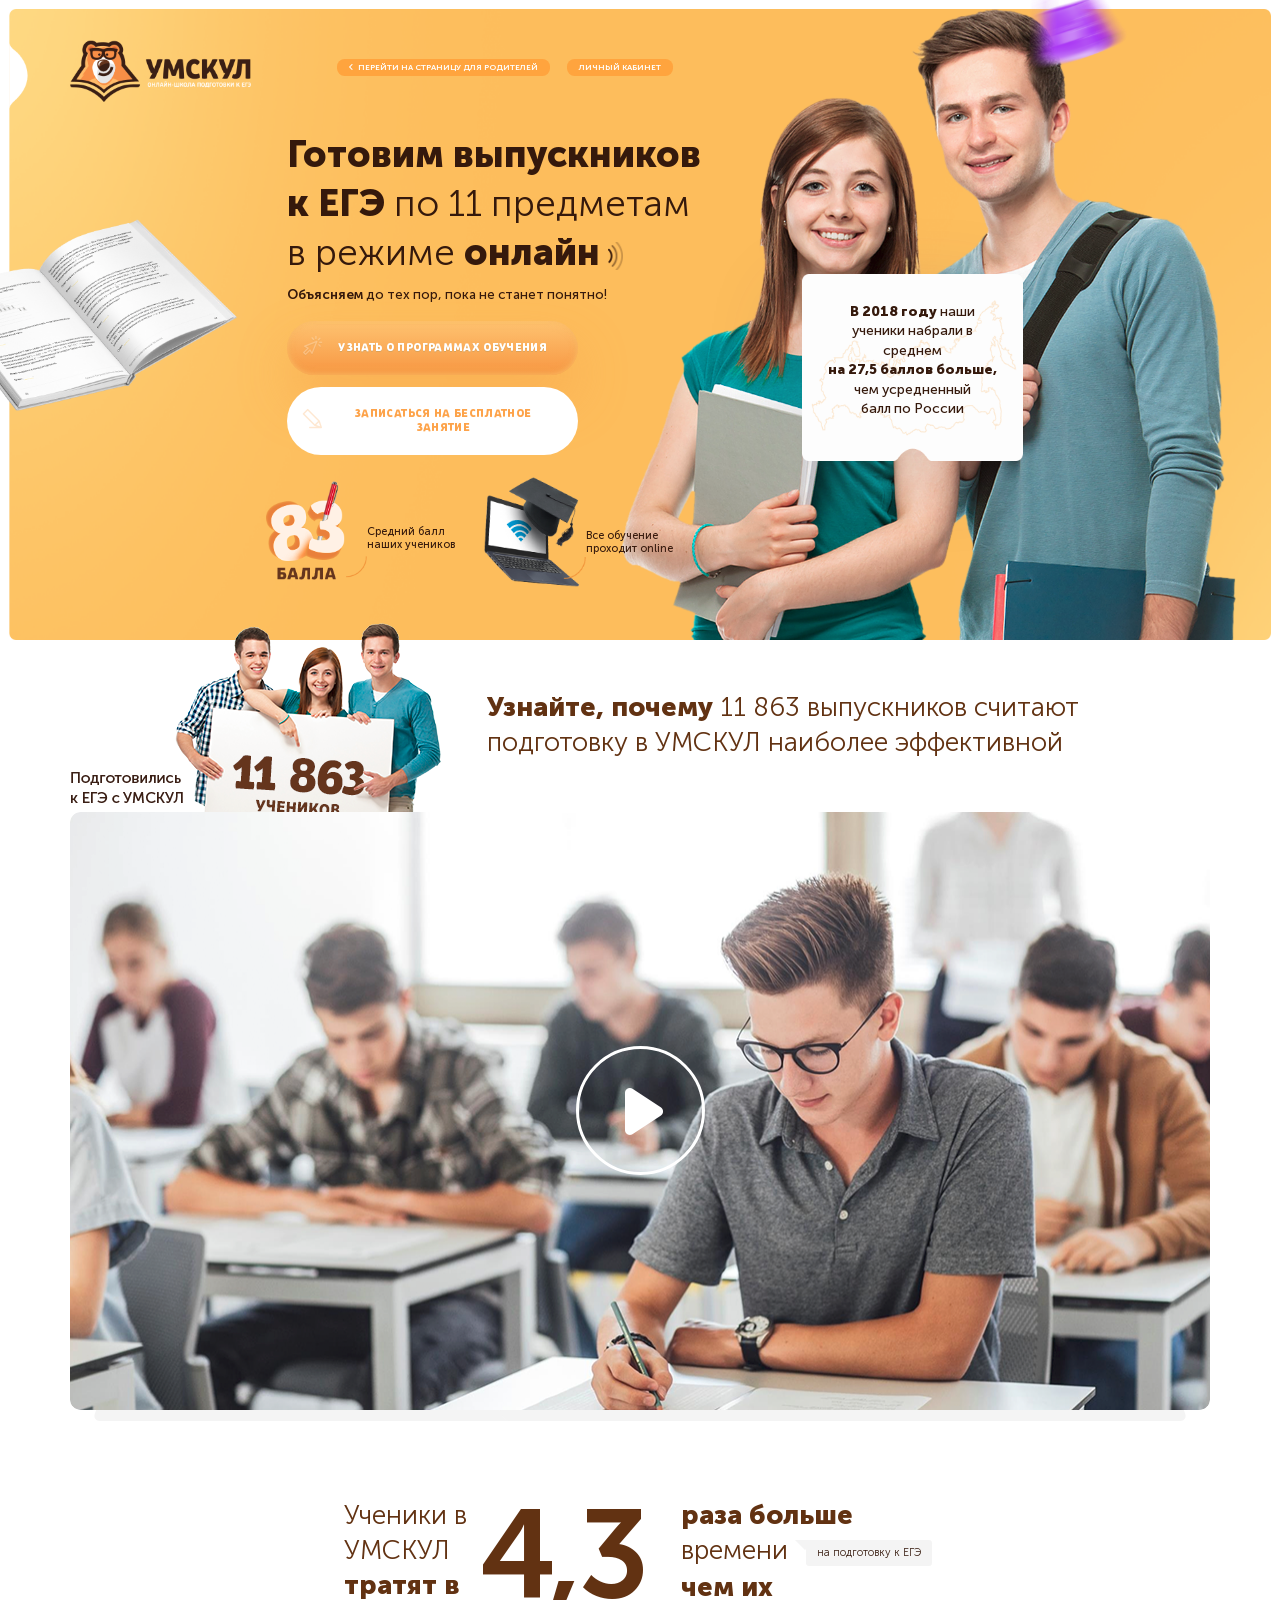
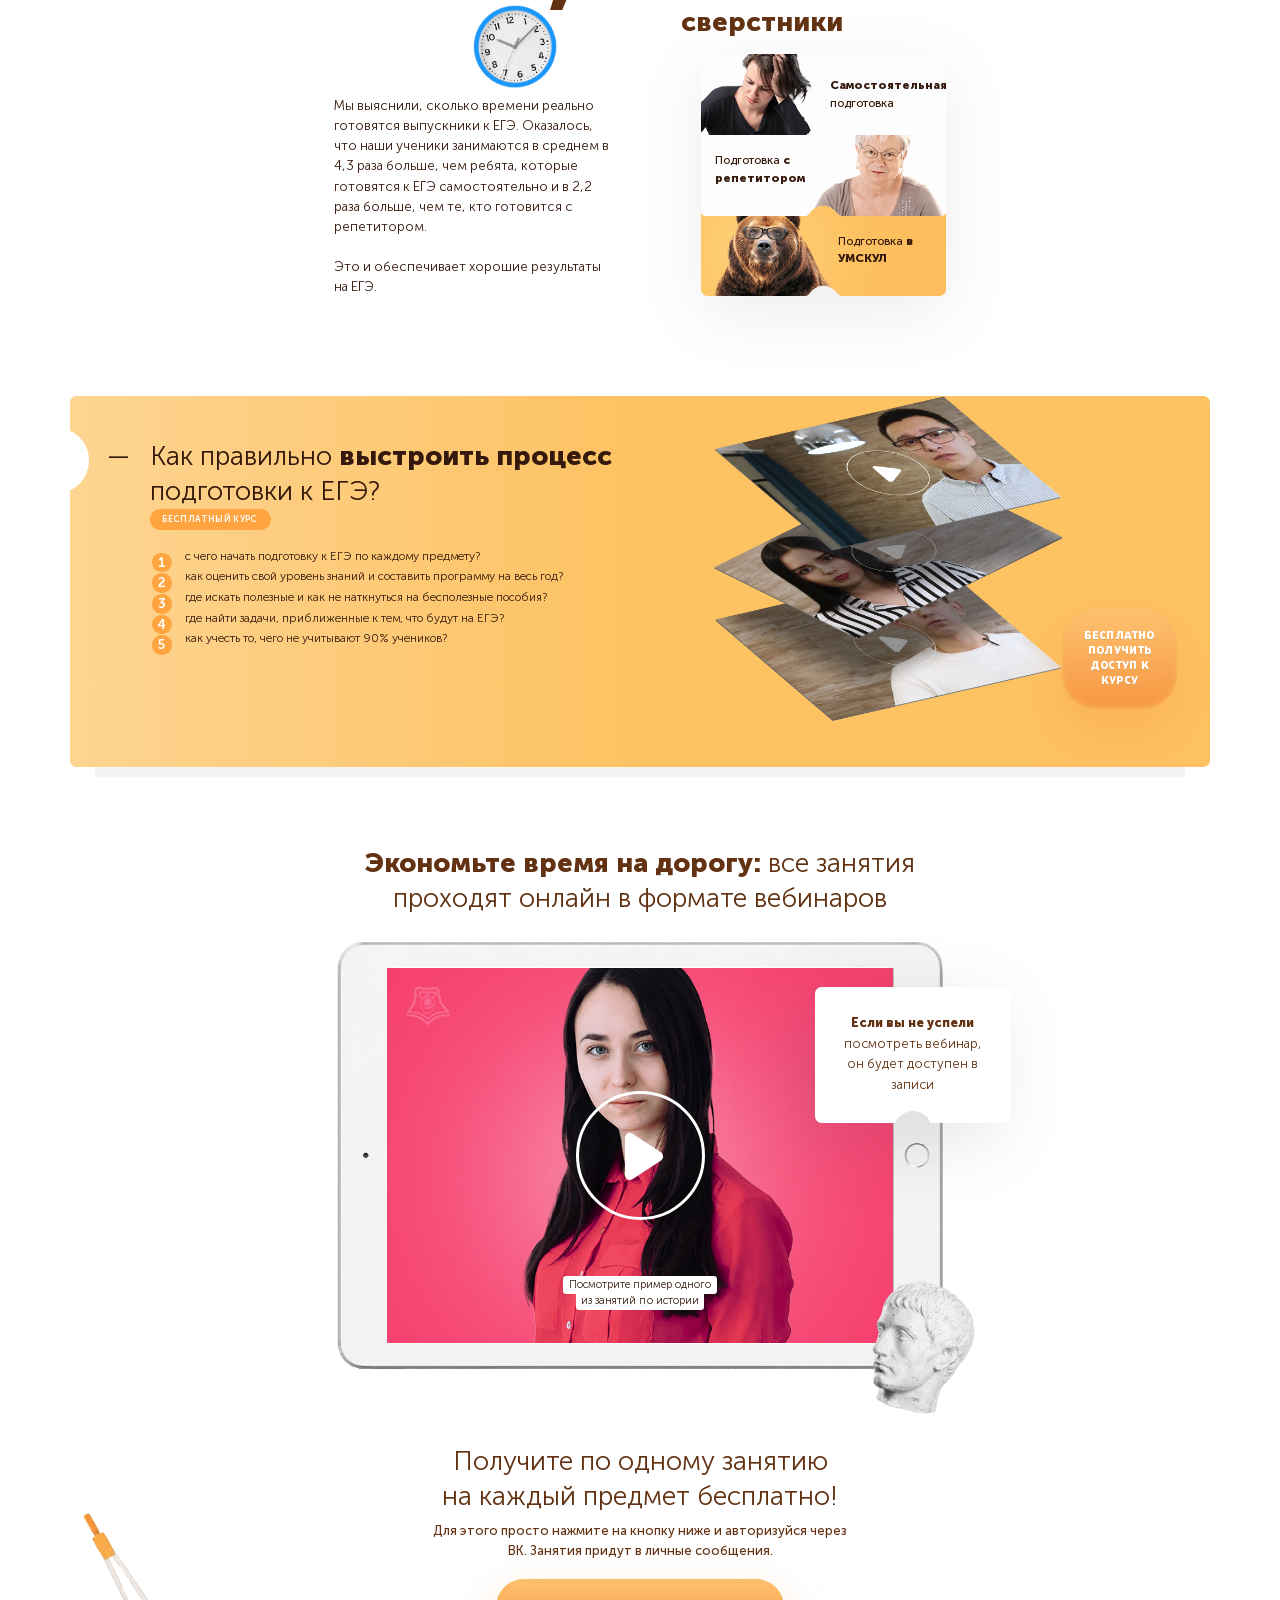
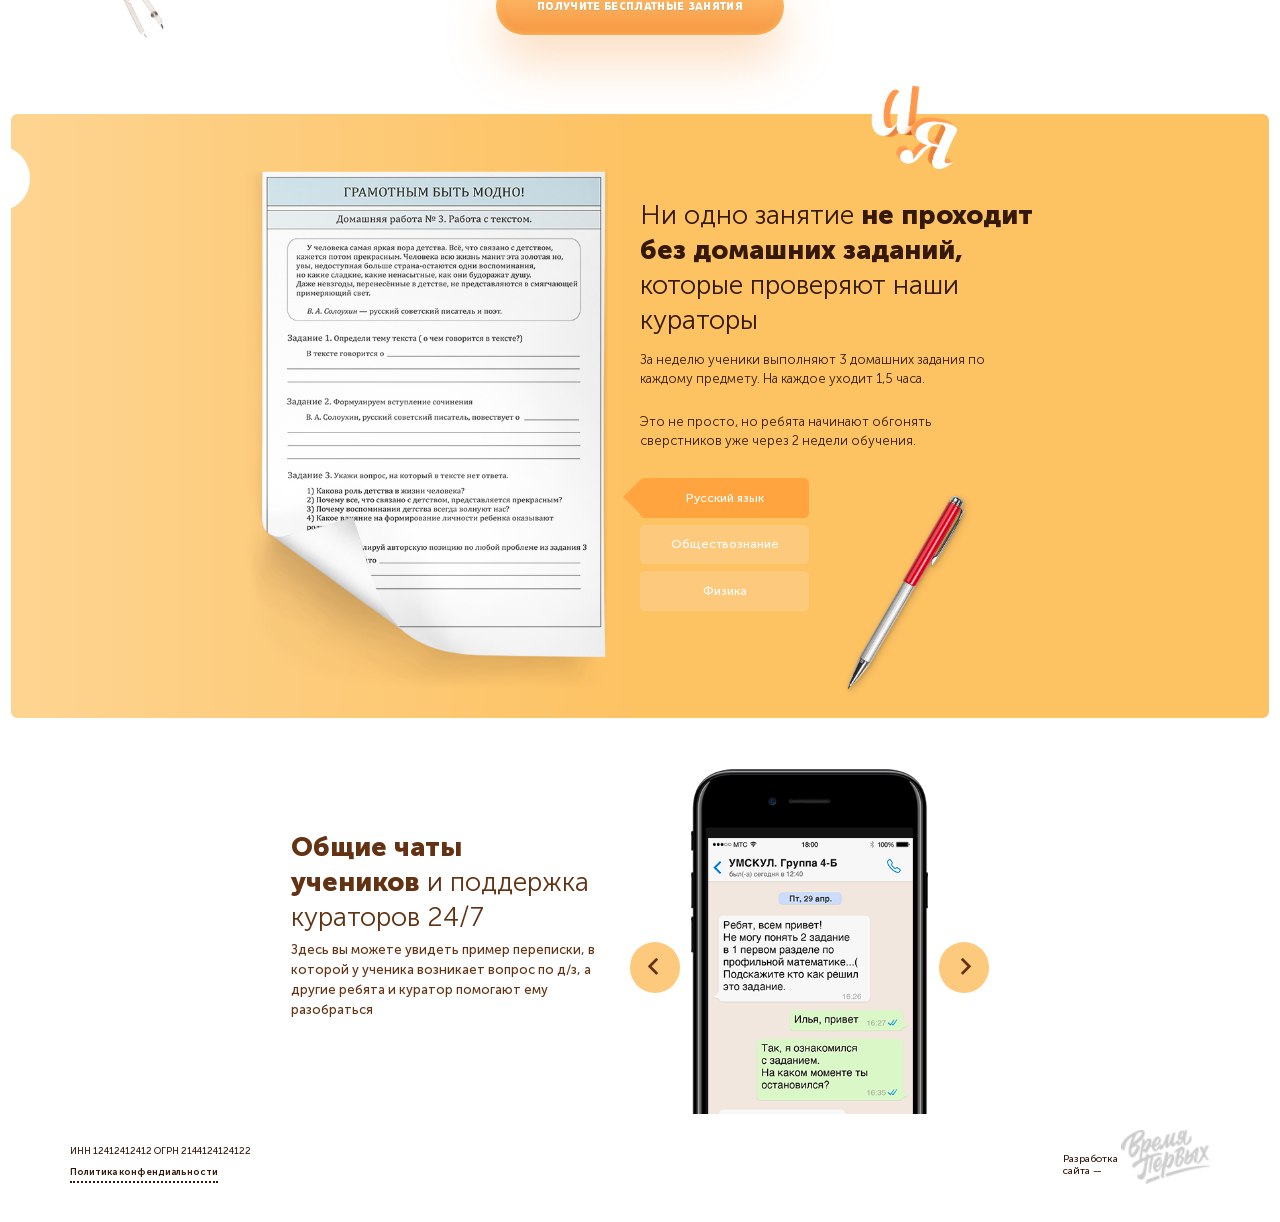
==== graduates/index.html @ c8aa7f6d "Промежуточный вариант" ====
<!DOCTYPE html>
<html lang="en">
  <head>
    <meta charset="UTF-8"/>
    <title>УМСКУЛ - онлайн школа подготовки к ЕГЭ</title>
    <meta name="keywords" content=""/>
    <meta name="description" content=""/>
    <meta name="viewport" content="width=device-width, initial-scale=1.0, shrink-to-fit=no"/>
    <link href="../css/style.css" rel="stylesheet"/>
  </head>
</html>
<body>
  <div class="wrapper">
    <!-- begin header-->
    <header class="header header_nav">
      <div class="container_center"><a class="header__logo" href="../"><img src="../img/logo.png" alt=""/></a>
        <nav class="nav"><a href="../parents/" class="nav__link"><i class="icon-angle-left"></i> Перейти на страницу для родителей</a>
<a href="#" class="nav__link">Личный кабинет</a>
        </nav>
      </div>
    </header>
    <!-- end header-->
    <!-- begin main__content -->
    <main class="main__content">
      <!-- begin firstScreen -->
      <section class="firstScreen firstScreen_in">
        <div class="container_center">
          <div class="firstScreen__content">
            <h1 class="firstScreen__title"> <b>Готовим выпускников <br/>к ЕГЭ </b>по 11 предметам <br/>в режиме <b>онлайн</b><i class="icon-online"></i></h1>
            <div class="firstScreen__subtitle">
              <p> <b>Объясняем </b>до тех пор, пока не станет понятно!</p>
            </div>
            <div class="firstScreen__action">
              <buttons class="btn btn_success btn_icon"><i class="icon-click"> </i>Узнать о программах обучения</buttons>
              <buttons class="btn btn_warning btn_icon"><i class="icon-pencil"> </i>Записаться на бесплатное занятие</buttons>
            </div>
            <div class="firstScreen__grid">
              <div class="firstScreen__gridItem">
                <div class="firstScreen__gridImg"> <img src="../img/info1.png" alt=""/></div>
                <div class="firstScreen__gridText">Средний балл наших учеников</div>
              </div>
              <div class="firstScreen__gridItem">
                <div class="firstScreen__gridImg"> <img src="../img/info2.png" alt=""/></div>
                <div class="firstScreen__gridText">Все обучение проходит online</div>
              </div>
            </div>
          </div>
          <div class="firstScreen__bage"> <b>В 2018 году </b>наши ученики набрали в среднем <br/><b>на 27,5 баллов больше, </b>чем усредненный <br>балл по России</div><img class="firstScreen__prev" src="../img/graduates-full.png" alt=""/>
        </div><img class="decor decor_flask" src="../img/Flask.png" alt=""/><img class="decor decor_book2" src="../img/Book2.png" alt=""/>
      </section>
      <!-- end firstScreen -->
      <!-- begin why -->
      <section class="why" id="why">
        <div class="container_center">
          <div class="why__top"><img class="why__img" src="../img/video-top.png" alt=""/>
            <h2 class="section__title"> <b>Узнайте, почему </b>11 863 выпускников считают подготовку в УМСКУЛ наиболее эффективной</h2>
          </div>
          <div class="trapeze">
            <div class="video__wrapper js_youtube" id="Y2uDpiHRz2Q"><img class="video__prev" src="../img/prev1.png" alt=""/></div>
          </div>
        </div>
      </section>
      <!-- end why -->
      <!-- begin time -->
      <section class="time" id="time">
        <div class="container_center">
          <div class="time__top">
            <h2 class="section__title"> <span class="section__titleLeft">Ученики в УМСКУЛ <b>тратят в</b></span><span class="section__titleRight"> <b>раза больше </b><br/>времени <span class="section__titleBage">на подготовку к ЕГЭ </span><br/><b>чем их сверстники </b></span><span class="section__titleCenter"> <span class="section__titleNum">3,4</span></span><img class="decor decor_time" src="../img/Time.png" alt=""/></h2>
            <div class="time__topRow">
              <div class="time__topLeft">
                <p>Мы выяснили, сколько времени реально готовятся выпускники к ЕГЭ. Оказалось, что наши ученики занимаются в среднем в 4,3 раза больше, чем ребята, которые готовятся к ЕГЭ самостоятельно и в 2,2 раза больше, чем те, кто готовится с репетитором.</p>
                <p>Это и обеспечивает хорошие результаты на ЕГЭ.</p>
              </div>
              <div class="time__topRight">
                <div class="time__topList">
                  <div class="time__topItem"><img src="../img/student.png" alt=""/>
                    <div class="time__topText"> <span><b>Самостоятельная</b> подготовка</span></div>
                  </div>
                  <div class="time__topItem time__topItem_left"><img src="../img/teach.png" alt=""/>
                    <div class="time__topText"> <span>Подготовка <b>с репетитором</b></span></div>
                  </div>
                  <div class="time__topItem"><img src="../img/bear.png" alt=""/>
                    <div class="time__topText"> <span>Подготовка <b>в УМСКУЛ</b></span></div>
                  </div>
                </div>
              </div>
            </div>
          </div>
          <div class="time__bottom">
            <div class="trapeze">
              <div class="labeled">
                <div class="time__bottomLeft">
                  <div class="section__title">Как правильно <b>выстроить процесс </b>подготовки к ЕГЭ?</div>
                  <div class="time__bage">Бесплатный курс</div>
                  <ol class="listNumber">
                    <li class="listNumber__item">с чего начать подготовку к ЕГЭ по каждому предмету?</li>
                    <li class="listNumber__item">как оценить свой уровень знаний и составить программу на весь год?</li>
                    <li class="listNumber__item">где искать полезные и как не наткнуться на бесполезные пособия?</li>
                    <li class="listNumber__item">где найти задачи, приближенные к тем, что будут на ЕГЭ?</li>
                    <li class="listNumber__item">как учесть то, чего не учитывают 90% учеников? </li>
                  </ol>
                </div>
                <div class="time__bottomRight"><img class="time__bottomCollage" src="../img/video-group.png" alt=""/>
                  <button class="btn btn_success">Бесплатно получить доступ к курсу</button>
                </div>
              </div>
            </div>
          </div>
        </div>
      </section>
      <!-- end time -->
      <!-- begin economy -->
      <section class="economy" id="economy">
        <div class="container_center">
          <h2 class="section__title section__title_center"><b>Экономьте время на дорогу:</b>  все занятия <br>проходят онлайн в формате вебинаров</h2>
          <div class="economy__wrap">
            <div class="economy__video">
              <div class="video__wrapper js_youtube" id="Y2uDpiHRz2Q"><img class="video__prev" src="../img/prev2.png" alt=""/>
                <div class="economy__info"> <span>Посмотрите пример одного </span><br/><span>из занятий по истории</span></div>
              </div>
            </div>
            <div class="economy__bage"> <span class="economy__bageText"><b>Если вы не успели </b>посмотреть вебинар, он будет доступен в записи</span></div><img class="decor decor_head" src="../img/Head.png" alt=""/>
          </div>
        </div>
      </section>
      <!-- end economy -->
      <!-- begin takeFree -->
      <section class="takeFree" id="takeFree">
        <div class="container_center">
          <h2 class="section__title section__title_center">Получите по одному занятию <br>на каждый предмет бесплатно!</h2>
          <div class="section__sub">Для этого просто нажмите на кнопку ниже и авторизуйся через <br>ВК. Занятия придут в личные сообщения.</div>
          <div class="takeFree__action">
            <button class="btn btn_success">Получите бесплатные занятия</button>
          </div><img class="decor decor_circule" src="../img/circule.png" alt=""/>
        </div>
      </section>
      <!-- end takeFree -->
      <!-- begin dz -->
      <section class="dz" id="dz">
        <div class="labeled">
          <div class="container_center">
            <div class="dz__left">
              <div class="dz__item active" id="dz1"><img src="../img/zadanie.png" alt=""/></div>
              <div class="dz__item" id="dz2"><img src="../img/zadanie.png" alt=""/></div>
              <div class="dz__item" id="dz3"><img src="../img/zadanie.png" alt=""/></div>
            </div>
            <div class="dz__right">
              <h2 class="section__title">Ни одно занятие <b>не проходит </b><br/><b>без домашних заданий, </b><br/>которые проверяют наши <br/>кураторы</h2>
              <p>За неделю ученики выполняют 3 домашних задания по каждому предмету. На каждое уходит 1,5 часа.</p>
              <p>Это не просто, но ребята начинают обгонять сверстников уже через 2 недели обучения.</p>
              <ul class="dz__togle">
                <li class="dz__togleItem active"><a class="dz__togleLink active" href="#dz1" data-toggle="tab">Русский язык</a></li>
                <li class="dz__togleItem"><a class="dz__togleLink" href="#dz2" data-toggle="tab">Обществознание</a></li>
                <li class="dz__togleItem"><a class="dz__togleLink" href="#dz3" data-toggle="tab">Физика</a></li>
              </ul>
            </div>
          </div>
        </div><img class="decor decor_aya" src="../img/АЯ.png" alt=""/><img class="decor decor_pen" src="../img/Pen.png" alt=""/>
      </section>
      <!-- end dz -->
      <!-- begin chats -->
      <section class="chats">
        <div class="container_center">
          <div class="chats__left">
            <h2 class="section__title"><b>Общие чаты <br>учеников</b> и поддержка кураторов 24/7</h2>
            <div class="section__sub">Здесь вы можете увидеть пример переписки, в которой у ученика возникает вопрос по д/з, а другие ребята и куратор помогают ему разобраться</div>
          </div>
          <div class="chats__right">
            <div class="chats__slider">
              <div class="chats__sliderItem"><img src="../img/iPhone-slide.png" alt=""/></div>
              <div class="chats__sliderItem"><img src="../img/iPhone-slide.png" alt=""/></div>
            </div>
          </div>
        </div>
      </section>
      <!-- end chats -->
    </main>
    <!-- end main__content -->
  </div>
  <!-- begin footer-->
  <footer class="footer">
    <div class="container_center">
      <div class="footer__left">
        <div class="footer__inn">ИНН 12412412412   ОГРН 2144124124122</div><a class="footer__privacy" href="#" data-toggle="modal" data-target="#privacyModal">Политика конфендиальности</a>
      </div>
      <div class="footer__right"><a class="footer__time" href="http://timetofirst.ru" target="blank"><span class="footer__timeLabel">Разработка сайта  —</span><span class="footer__timeImg"><img src="../img/time-logo.png"/><img src="../img/time-logo-hover.png"/></span></a></div>
    </div>
  </footer>
  <!-- end footer-->
  <!-- begin Modal privacyModal-->
  <div class="modal fade privacyModal" id="privacyModal">
    <div class="modal-dialog">
      <div class="modal-content"><a class="modal-close" href="#" data-dismiss="modal"></a>
        <h2 class="section__title">Privacy policy</h2>
        <p>Lorem ipsum dolor sit amet, consectetur adipisicing elit. Rem voluptatem dignissimos ad nihil in beatae, veritatis sequi. Adipisci ex placeat tempore, quam quos error neque cupiditate, numquam ut praesentium sit.</p>
        <p>Lorem ipsum dolor sit amet, consectetur adipisicing elit, sed do eiusmod tempor incididunt ut labore et dolore magna aliqua. Ut enim ad minim veniam, quis nostrud exercitation ullamco laboris nisi ut aliquip ex ea commodo consequat. Duis aute irure dolor in reprehenderit in voluptate velit esse cillum dolore eu fugiat nulla pariatur. Excepteur sint occaecat cupidatat non proident, sunt in culpa qui officia deserunt mollit anim id est laborum.</p>
        <p>Lorem ipsum dolor sit amet, consectetur adipisicing elit, sed do eiusmod tempor incididunt ut labore et dolore magna aliqua. Ut enim ad minim veniam, quis nostrud exercitation ullamco laboris nisi ut aliquip ex ea commodo consequat. Duis aute irure dolor in reprehenderit in voluptate velit esse cillum dolore eu fugiat nulla pariatur. Excepteur sint occaecat cupidatat non proident, sunt in culpa qui officia deserunt mollit anim id est laborum.</p>
        <p>Lorem ipsum dolor sit amet, consectetur adipisicing elit, sed do eiusmod tempor incididunt ut labore et dolore magna aliqua. Ut enim ad minim veniam, quis nostrud exercitation ullamco laboris nisi ut aliquip ex ea commodo consequat. Duis aute irure dolor in reprehenderit in voluptate velit esse cillum dolore eu fugiat nulla pariatur. Excepteur sint occaecat cupidatat non proident, sunt in culpa qui officia deserunt mollit anim id est laborum.</p>
        <p>Lorem ipsum dolor sit amet, consectetur adipisicing elit, sed do eiusmod tempor incididunt ut labore et dolore magna aliqua. Ut enim ad minim veniam, quis nostrud exercitation ullamco laboris nisi ut aliquip ex ea commodo consequat. Duis aute irure dolor in reprehenderit in voluptate velit esse cillum dolore eu fugiat nulla pariatur. Excepteur sint occaecat cupidatat non proident, sunt in culpa qui officia deserunt mollit anim id est laborum.</p>
        <p>Lorem ipsum dolor sit amet, consectetur adipisicing elit, sed do eiusmod tempor incididunt ut labore et dolore magna aliqua. Ut enim ad minim veniam, quis nostrud exercitation ullamco laboris nisi ut aliquip ex ea commodo consequat. Duis aute irure dolor in reprehenderit in voluptate velit esse cillum dolore eu fugiat nulla pariatur. Excepteur sint occaecat cupidatat non proident, sunt in culpa qui officia deserunt mollit anim id est laborum.</p>
      </div>
    </div>
  </div>
  <!-- end Modal privacyModal -->
  <script type="text/javascript" src="../js/jquery.js"></script>
  <script type="text/javascript" src="../js/modal.js"></script>
  <script type="text/javascript" src="../js/tab.js"></script>
  <script type="text/javascript" src="../js/slick.min.js"></script>
  <script type="text/javascript" src="../js/function.js"></script>
</body>
---- css/style.css ----
@charset "UTF-8";
/*!
 *
 * Evgeniy Ivanov - 2018
 * busforward@gmail.com
 * Skype: ivanov_ea
 *
 */
.footer:after, .main__content:after, .header:after, .form:after, .form__row:after, .firstScreen__grid:after, .section__title:after, .time__topRow:after, .time__topItem:after, .time__bottom:after, .dz:after, .chats:after {
  content: '';
  display: table;
  clear: both; }

.footer:before {
  content: '';
  display: table;
  clear: both; }

@font-face {
  font-family: "Museo Sans";
  font-style: normal;
  font-weight: 100;
  src: url("../fonts/MuseoSansCyrl-100.eot?") format("eot"), url("../fonts/MuseoSansCyrl-100.woff2") format("woff2"), url("../fonts/MuseoSansCyrl-100.woff") format("woff"), url("../fonts/MuseoSansCyrl-100.ttf") format("truetype"), url("../fonts/MuseoSansCyrl-100.svg#Museo_Sans") format("svg"); }

@font-face {
  font-family: "Museo Sans";
  font-style: normal;
  font-weight: 300;
  src: url("../fonts/MuseoSansCyrl-300.eot?") format("eot"), url("../fonts/MuseoSansCyrl-300.woff2") format("woff2"), url("../fonts/MuseoSansCyrl-300.woff") format("woff"), url("../fonts/MuseoSansCyrl-300.ttf") format("truetype"), url("../fonts/MuseoSansCyrl-300.svg#Museo_Sans") format("svg"); }

@font-face {
  font-family: "Museo Sans";
  font-style: normal;
  font-weight: 500;
  src: url("../fonts/MuseoSansCyrl-500.eot?") format("eot"), url("../fonts/MuseoSansCyrl-500.woff2") format("woff2"), url("../fonts/MuseoSansCyrl-500.woff") format("woff"), url("../fonts/MuseoSansCyrl-500.ttf") format("truetype"), url("../fonts/MuseoSansCyrl-500.svg#Museo_Sans") format("svg"); }

@font-face {
  font-family: "Museo Sans";
  font-style: normal;
  font-weight: 700;
  src: url("../fonts/MuseoSansCyrl-700.eot?") format("eot"), url("../fonts/MuseoSansCyrl-700.woff2") format("woff2"), url("../fonts/MuseoSansCyrl-700.woff") format("woff"), url("../fonts/MuseoSansCyrl-700.ttf") format("truetype"), url("../fonts/MuseoSansCyrl-700.svg#Museo_Sans") format("svg"); }

@font-face {
  font-family: "Museo Sans";
  font-style: normal;
  font-weight: 900;
  src: url("../fonts/MuseoSansCyrl-900.eot?") format("eot"), url("../fonts/MuseoSansCyrl-900.woff2") format("woff2"), url("../fonts/MuseoSansCyrl-900.woff") format("woff"), url("../fonts/MuseoSansCyrl-900.ttf") format("truetype"), url("../fonts/MuseoSansCyrl-900.svg#Museo_Sans") format("svg"); }

@font-face {
  font-family: "Pusia";
  font-style: normal;
  font-weight: 400;
  src: url("../fonts/Pusia-Bold.eot?") format("eot"), url("../fonts/Pusia-Bold.woff2") format("woff2"), url("../fonts/Pusia-Bold.woff") format("woff"), url("../fonts/Pusia-Bold.ttf") format("truetype"), url("../fonts/Pusia-Bold.svg#Pusia") format("svg"); }

/* Global variables */
/* ======================================================================== */
/* Grid */
/* ======================================================================== */
/* Form */
/* ======================================================================== */
/* Breakpoints */
* {
  -webkit-box-sizing: border-box;
  box-sizing: border-box; }

html, body, .wrapper {
  height: 100%;
  position: relative;
  -webkit-box-sizing: content-box;
  box-sizing: content-box; }

/*! normalize.css v7.0.0 | MIT License | github.com/necolas/normalize.css */
/* Document
   ========================================================================== */
/**
 * 1. Correct the line height in all browsers.
 * 2. Prevent adjustments of font size after orientation changes in
 *    IE on Windows Phone and in iOS.
 */
html {
  -ms-text-size-adjust: 100%;
  /* 2 */
  -webkit-text-size-adjust: 100%;
  /* 2 */ }

/* Sections
   ========================================================================== */
/**
 * Remove the margin in all browsers (opinionated).
 */
body {
  margin: 0;
  font-size: 100%;
  font-family: "Museo Sans";
  color: #35190c;
  line-height: 1.2; }

/**
 * Add the correct display in IE 9-.
 */
article, aside, details, figcaption, figure, footer, header, hgroup, main, nav, section, summary {
  display: block; }

/**
 * Correct the font size and margin on `h1` elements within `section` and
 * `article` contexts in Chrome, Firefox, and Safari.
 */
h1 {
  font-size: 2em;
  margin: 0.67em 0; }

/* Grouping content
   ========================================================================== */
/**
 * Add the correct display in IE 9-.
 * 1. Add the correct display in IE.
 */
figcaption,
figure,
main {
  /* 1 */
  display: block; }

/**
 * Add the correct margin in IE 8.
 */
figure {
  margin: 1em 40px; }

/**
 * 1. Add the correct box sizing in Firefox.
 * 2. Show the overflow in Edge and IE.
 */
hr {
  -webkit-box-sizing: content-box;
  box-sizing: content-box;
  /* 1 */
  height: 0;
  /* 1 */
  overflow: visible;
  /* 2 */ }

/**
 * 1. Correct the inheritance and scaling of font size in all browsers.
 * 2. Correct the odd `em` font sizing in all browsers.
 */
pre {
  font-family: monospace, monospace;
  /* 1 */
  font-size: 1em;
  /* 2 */ }

/* Text-level semantics
   ========================================================================== */
/**
 * 1. Remove the gray background on active links in IE 10.
 * 2. Remove gaps in links underline in iOS 8+ and Safari 8+.
 */
a {
  background-color: transparent;
  /* 1 */
  -webkit-text-decoration-skip: objects;
  /* 2 */
  -webkit-transition: all .3s;
  -o-transition: all .3s;
  transition: all .3s; }
  a:focus {
    outline: 0; }

/**
 * 1. Remove the bottom border in Chrome 57- and Firefox 39-.
 * 2. Add the correct text decoration in Chrome, Edge, IE, Opera, and Safari.
 */
abbr[title] {
  border-bottom: none;
  /* 1 */
  text-decoration: underline;
  /* 2 */
  -webkit-text-decoration: underline dotted;
  text-decoration: underline dotted;
  /* 2 */ }

/**
 * Prevent the duplicate application of `bolder` by the next rule in Safari 6.
 */
b,
strong {
  font-weight: inherit; }

/**
 * Add the correct font weight in Chrome, Edge, and Safari.
 */
b,
strong {
  font-weight: bolder; }

/**
 * 1. Correct the inheritance and scaling of font size in all browsers.
 * 2. Correct the odd `em` font sizing in all browsers.
 */
code,
kbd,
samp {
  font-family: monospace, monospace;
  /* 1 */
  font-size: 1em;
  /* 2 */ }

/**
 * Add the correct font style in Android 4.3-.
 */
dfn {
  font-style: italic; }

/**
 * Add the correct background and color in IE 9-.
 */
mark {
  background-color: #ff0;
  color: #000; }

/**
 * Add the correct font size in all browsers.
 */
small {
  font-size: 80%; }

/**
 * Prevent `sub` and `sup` elements from affecting the line height in
 * all browsers.
 */
sub,
sup {
  font-size: 75%;
  line-height: 0;
  position: relative;
  vertical-align: baseline; }

sub {
  bottom: -0.25em; }

sup {
  top: -0.5em; }

/* Embedded content
   ========================================================================== */
/**
 * Add the correct display in IE 9-.
 */
audio,
video {
  display: inline-block; }

/**
 * Add the correct display in iOS 4-7.
 */
audio:not([controls]) {
  display: none;
  height: 0; }

/**
 * Remove the border on images inside links in IE 10-.
 */
img {
  border-style: none;
  max-width: 100%; }

/**
 * Hide the overflow in IE.
 */
svg:not(:root) {
  overflow: hidden; }

/* Forms
   ========================================================================== */
/**
 * 1. Change the font styles in all browsers (opinionated).
 * 2. Remove the margin in Firefox and Safari.
 */
button,
input,
optgroup,
select,
textarea {
  margin: 0;
  /* 2 */ }

/**
 * Show the overflow in IE.
 * 1. Show the overflow in Edge.
 */
button,
input {
  /* 1 */
  overflow: visible;
  outline: 0; }

/**
 * Remove the inheritance of text transform in Edge, Firefox, and IE.
 * 1. Remove the inheritance of text transform in Firefox.
 */
button,
select {
  /* 1 */
  text-transform: none; }

/**
 * 1. Prevent a WebKit bug where (2) destroys native `audio` and `video`
 *    controls in Android 4.
 * 2. Correct the inability to style clickable types in iOS and Safari.
 */
button,
html [type="button"],
[type="reset"],
[type="submit"] {
  -webkit-appearance: button;
  /* 2 */ }

/**
 * Remove the inner border and padding in Firefox.
 */
button::-moz-focus-inner,
[type="button"]::-moz-focus-inner,
[type="reset"]::-moz-focus-inner,
[type="submit"]::-moz-focus-inner {
  border-style: none;
  padding: 0; }

/**
 * Restore the focus styles unset by the previous rule.
 */
button:-moz-focusring,
[type="button"]:-moz-focusring,
[type="reset"]:-moz-focusring,
[type="submit"]:-moz-focusring {
  outline: 1px dotted ButtonText; }

/**
 * Correct the padding in Firefox.
 */
fieldset {
  padding: 0.35em 0.75em 0.625em; }

/**
 * 1. Correct the text wrapping in Edge and IE.
 * 2. Correct the color inheritance from `fieldset` elements in IE.
 * 3. Remove the padding so developers are not caught out when they zero out
 *    `fieldset` elements in all browsers.
 */
legend {
  -webkit-box-sizing: border-box;
  box-sizing: border-box;
  /* 1 */
  color: inherit;
  /* 2 */
  display: table;
  /* 1 */
  max-width: 100%;
  /* 1 */
  padding: 0;
  /* 3 */
  white-space: normal;
  /* 1 */ }

/**
 * 1. Add the correct display in IE 9-.
 * 2. Add the correct vertical alignment in Chrome, Firefox, and Opera.
 */
progress {
  display: inline-block;
  /* 1 */
  vertical-align: baseline;
  /* 2 */ }

/**
 * Remove the default vertical scrollbar in IE.
 */
textarea {
  overflow: auto; }

/**
 * 1. Add the correct box sizing in IE 10-.
 * 2. Remove the padding in IE 10-.
 */
[type="checkbox"],
[type="radio"] {
  -webkit-box-sizing: border-box;
  box-sizing: border-box;
  /* 1 */
  padding: 0;
  /* 2 */ }

/**
 * Correct the cursor style of increment and decrement buttons in Chrome.
 */
[type="number"]::-webkit-inner-spin-button,
[type="number"]::-webkit-outer-spin-button {
  height: auto; }

/**
 * 1. Correct the odd appearance in Chrome and Safari.
 * 2. Correct the outline style in Safari.
 */
[type="search"] {
  -webkit-appearance: textfield;
  /* 1 */
  outline-offset: -2px;
  /* 2 */ }

/**
 * Remove the inner padding and cancel buttons in Chrome and Safari on macOS.
 */
[type="search"]::-webkit-search-cancel-button,
[type="search"]::-webkit-search-decoration {
  -webkit-appearance: none; }

/**
 * 1. Correct the inability to style clickable types in iOS and Safari.
 * 2. Change font properties to `inherit` in Safari.
 */
::-webkit-file-upload-button {
  -webkit-appearance: button;
  /* 1 */
  font: inherit;
  /* 2 */ }

/* Interactive
   ========================================================================== */
/*
 * Add the correct display in IE 9-.
 * 1. Add the correct display in Edge, IE, and Firefox.
 */
details,
menu {
  display: block; }

/*
 * Add the correct display in all browsers.
 */
summary {
  display: list-item; }

/* Scripting
   ========================================================================== */
/**
 * Add the correct display in IE 9-.
 */
canvas {
  display: inline-block; }

/**
 * Add the correct display in IE.
 */
template {
  display: none; }

/* Hidden
   ========================================================================== */
/**
 * Add the correct display in IE 10-.
 */
[hidden] {
  display: none; }

.wrapper {
  font-size: 1em;
  min-height: 100%;
  height: auto !important;
  height: 100%;
  overflow: hidden;
  margin: 0 auto -10em auto; }

/* Middle
 ----------------------------------------------------------------------------- */
.main__content {
  padding-bottom: 10em; }

.container_center {
  max-width: 1170px;
  padding: 0 15px;
  margin-left: auto;
  margin-right: auto; }

.column {
  -webkit-column-count: 4;
  column-count: 4;
  -webkit-column-gap: 20px;
  column-gap: 20px;
  -webkit-column-width: 300px;
  column-width: 300px; }

/* Header
 ----------------------------------------------------------------------------- */
.header {
  padding: 3.7em 0 1em;
  text-align: center;
  position: absolute;
  top: 0;
  left: 0;
  width: 100%; }
  .header__logo {
    display: inline-block;
    width: 16.8em; }

.stiky {
  position: fixed;
  top: 0;
  left: 0;
  width: 100%; }

/* Footer
 ----------------------------------------------------------------------------- */
.footer {
  position: relative;
  height: 10em; }
  .footer .container_center {
    padding-top: 1.5em;
    padding-bottom: 2em; }
  .footer__time {
    text-decoration: none;
    white-space: nowrap;
    display: inline-block;
    vertical-align: middle; }
    .footer__timeLabel {
      vertical-align: bottom;
      font-size: 0.938em;
      color: #35190c;
      display: inline-block;
      width: 5.125em;
      white-space: normal;
      margin-right: 0.6em;
      margin-bottom: 0.7em; }
    .footer__timeImg {
      display: inline-block;
      vertical-align: middle; }
      .footer__timeImg img {
        width: 8.313em;
        height: 5em; }
        .footer__timeImg img:first-child {
          display: block; }
        .footer__timeImg img:last-child {
          display: none; }
    .footer__time:hover {
      text-decoration: none; }
      .footer__time:hover .footer__timeImg img:first-child {
        display: none; }
      .footer__time:hover .footer__timeImg img:last-child {
        display: block; }
  .footer__left {
    float: left;
    font-size: 0.875em;
    padding-top: 1.7em; }
  .footer__inn {
    font-weight: 500;
    margin-bottom: 1em; }
  .footer__privacy {
    color: #35190c;
    text-decoration: none;
    display: inline-block;
    font-weight: 700; }
    .footer__privacy:after {
      content: '';
      display: block;
      border-bottom: 2px dotted;
      margin-top: 0.3em; }
    .footer__privacy:hover {
      color: #fda34a; }
  .footer__right {
    float: right; }

@font-face {
  font-family: 'icomoon';
  src: url("../fonts/icomoon.eot?t0uex3");
  src: url("../fonts/icomoon.eot?t0uex3#iefix") format("embedded-opentype"), url("../fonts/icomoon.ttf?t0uex3") format("truetype"), url("../fonts/icomoon.woff?t0uex3") format("woff"), url("../fonts/icomoon.svg?t0uex3#icomoon") format("svg");
  font-weight: normal;
  font-style: normal; }

[class^="icon-"], [class*=" icon-"] {
  /* use !important to prevent issues with browser extensions that change fonts */
  font-family: 'icomoon' !important;
  speak: none;
  font-style: normal;
  font-weight: normal;
  font-variant: normal;
  text-transform: none;
  line-height: 1;
  /* Better Font Rendering =========== */
  -webkit-font-smoothing: antialiased;
  -moz-osx-font-smoothing: grayscale; }

.icon-angle-left:before {
  content: "\e900"; }

.icon-angle-right:before {
  content: "\e901"; }

.icon-click:before {
  content: "\e902"; }

.icon-pencil:before {
  content: "\e903"; }

.icon-play:before {
  content: "\e904"; }

.icon-vk:before {
  content: "\e905"; }

.icon-online {
  width: 1em;
  height: 1.938em;
  background: url("../img/online.png") no-repeat center center;
  background-size: 100%;
  display: inline-block; }

.form__row {
  margin-bottom: 15px; }
  .form__row input:not([type]),
  .form__row input[type=text],
  .form__row input[type=password],
  .form__row input[type=email],
  .form__row input[type=url],
  .form__row input[type=search],
  .form__row input[type=tel],
  .form__row input[type=number],
  .form__row input[type=datetime],
  .form__row textarea,
  .form__row .btn {
    width: 100%; }
  .form__row textarea {
    max-width: 100%;
    max-width: 100%;
    min-height: 15px; }

input:not([type]),
input[type=text],
input[type=password],
input[type=email],
input[type=url],
input[type=search],
input[type=tel],
input[type=number],
input[type=datetime],
textarea {
  background-color: #fff;
  border: 1px solid #ddd;
  padding: 6px 15px;
  outline: none;
  font-size: 16px;
  font-weight: 300;
  font-family: "Museo Sans";
  border-radius: 5px;
  -webkit-transition: all .3s;
  -o-transition: all .3s;
  transition: all .3s; }
  input:not([type]):hover,
  input[type=text]:hover,
  input[type=password]:hover,
  input[type=email]:hover,
  input[type=url]:hover,
  input[type=search]:hover,
  input[type=tel]:hover,
  input[type=number]:hover,
  input[type=datetime]:hover,
  textarea:hover {
    border: 1px solid #ddd;
    background-color: #fff; }
  input:not([type]):focus,
  input[type=text]:focus,
  input[type=password]:focus,
  input[type=email]:focus,
  input[type=url]:focus,
  input[type=search]:focus,
  input[type=tel]:focus,
  input[type=number]:focus,
  input[type=datetime]:focus,
  textarea:focus {
    border: 1px solid #ddd;
    background-color: #fff; }
  input:not([type]).invalid,
  input[type=text].invalid,
  input[type=password].invalid,
  input[type=email].invalid,
  input[type=url].invalid,
  input[type=search].invalid,
  input[type=tel].invalid,
  input[type=number].invalid,
  input[type=datetime].invalid,
  textarea.invalid {
    background-color: #fff0f0;
    border: 1px solid red; }
  input:not([type])::-webkit-input-placeholder,
  input[type=text]::-webkit-input-placeholder,
  input[type=password]::-webkit-input-placeholder,
  input[type=email]::-webkit-input-placeholder,
  input[type=url]::-webkit-input-placeholder,
  input[type=search]::-webkit-input-placeholder,
  input[type=tel]::-webkit-input-placeholder,
  input[type=number]::-webkit-input-placeholder,
  input[type=datetime]::-webkit-input-placeholder,
  textarea::-webkit-input-placeholder {
    color: #ddd; }
  input:not([type]):-moz-placeholder,
  input[type=text]:-moz-placeholder,
  input[type=password]:-moz-placeholder,
  input[type=email]:-moz-placeholder,
  input[type=url]:-moz-placeholder,
  input[type=search]:-moz-placeholder,
  input[type=tel]:-moz-placeholder,
  input[type=number]:-moz-placeholder,
  input[type=datetime]:-moz-placeholder,
  textarea:-moz-placeholder {
    color: #ddd; }
  input:not([type])::-moz-placeholder,
  input[type=text]::-moz-placeholder,
  input[type=password]::-moz-placeholder,
  input[type=email]::-moz-placeholder,
  input[type=url]::-moz-placeholder,
  input[type=search]::-moz-placeholder,
  input[type=tel]::-moz-placeholder,
  input[type=number]::-moz-placeholder,
  input[type=datetime]::-moz-placeholder,
  textarea::-moz-placeholder {
    color: #ddd; }
  input:not([type]):-ms-input-placeholder,
  input[type=text]:-ms-input-placeholder,
  input[type=password]:-ms-input-placeholder,
  input[type=email]:-ms-input-placeholder,
  input[type=url]:-ms-input-placeholder,
  input[type=search]:-ms-input-placeholder,
  input[type=tel]:-ms-input-placeholder,
  input[type=number]:-ms-input-placeholder,
  input[type=datetime]:-ms-input-placeholder,
  textarea:-ms-input-placeholder {
    color: #ddd; }

input[type=search]::-webkit-search-cancel-button,
input[type=search]::-webkit-search-decoration {
  -webkit-appearance: none; }

input[type=number]::-webkit-inner-spin-button,
input[type=number]::-webkit-outer-spin-button {
  height: auto; }

input[type=checkbox],
input[type=radio] {
  padding: 0;
  display: inline-block;
  height: 14px;
  width: 14px;
  border: 1px solid #aaa;
  overflow: hidden;
  margin-top: -4px;
  vertical-align: middle;
  -webkit-appearance: none;
  outline: 0;
  background: 0 0;
  text-align: center;
  position: relative; }
  input[type=checkbox]:not(:disabled), input[type=checkbox]:not(:disabled),
  input[type=radio]:not(:disabled),
  input[type=radio]:not(:disabled) {
    cursor: pointer; }
  input[type=checkbox]:before, input[type=checkbox]:before,
  input[type=radio]:before,
  input[type=radio]:before {
    display: block; }
  input[type=checkbox]:disabled, input[type=checkbox]:disabled,
  input[type=radio]:disabled,
  input[type=radio]:disabled {
    border-color: #ddd; }

input[type=radio] {
  border-radius: 50%; }
  input[type=radio]:checked:before {
    content: '';
    width: 6px;
    height: 6px;
    top: 50%;
    left: 50%;
    margin-top: -3px;
    margin-left: -3px;
    display: block;
    position: absolute;
    border-radius: 50%;
    background: #000; }
  input[type=radio]:disabled:checked:before {
    background-color: #aaa; }

input[type=checkbox]:checked:before, input[type=checkbox]:indeterminate:before {
  content: "\2714";
  font-size: 12px;
  -webkit-font-smoothing: antialiased;
  text-align: center;
  line-height: 13px;
  color: #000; }

input[type=checkbox]:indeterminate:before {
  content: "\f068"; }

input[type=checkbox]:disabled:checked:before, input[type=checkbox]:disabled:indeterminate:before {
  color: #aaa; }

.grid {
  margin-left: -20px;
  -webkit-box-sizing: content-box;
  box-sizing: content-box; }
  html[data-browser*="flexible"] .grid {
    display: -webkit-box;
    display: -moz-box;
    display: -webkit-flex;
    display: -ms-flexbox;
    display: -ms-flex;
    display: flex; }
    html[data-browser*="flexible"] .grid > div {
      display: block; }
  html[data-browser*="not-flex"] .grid {
    display: block;
    font-size: 0;
    line-height: 0;
    letter-spacing: -1px; }
    html[data-browser*="not-flex"] .grid > div {
      display: inline-block;
      vertical-align: top;
      letter-spacing: normal;
      line-height: 1.2;
      font-size: 1em; }
  html[data-browser*="flexible"] .grid {
    -webkit-box-orient: horizontal;
    -webkit-box-direction: normal;
    -ms-flex-flow: row wrap;
    flex-flow: row wrap; }
  html[data-browser*="flexible"] .grid-nowrap {
    -webkit-box-orient: horizontal;
    -webkit-box-direction: normal;
    -ms-flex-flow: row nowrap;
    flex-flow: row nowrap; }
  .grid > div {
    padding-left: 20px;
    margin-bottom: 20px; }
    .grid > div.width_1 {
      width: 50%; }
    .grid > div.width_2 {
      width: 50%; }
    .grid > div.width_3 {
      width: 33.3%; }
    .grid > div.width_4 {
      width: 25%; }
    .grid > div.width_5 {
      width: 20%; }
    .grid > div.width_2_3 {
      width: 66%; }
    .grid > div.width_3_4 {
      width: 75%; }
  .grid__1 > div {
    width: 100%; }
  .grid__2 > div {
    width: 50%; }
  .grid__3 > div {
    width: 33.3%; }
  .grid__4 > div {
    width: 25%; }
  .grid__5 > div {
    width: 20%; }

[data-grid-match] .grid__item {
  background-color: #eee; }

@media (max-width: 991px) {
  .grid__4 > div {
    width: 50%; } }

.soc {
  float: left; }
  .soc a {
    display: inline-block;
    width: 30px;
    height: 30px;
    border-radius: 50%;
    background-color: #000;
    text-align: center;
    text-decoration: none;
    -webkit-transition: all 0.3ss;
    -o-transition: all 0.3ss;
    transition: all 0.3ss; }
    .soc a:hover {
      opacity: .8; }
    .soc a:before {
      content: 'soc';
      color: #fff;
      text-decoration: none; }

.breadcrumb {
  margin: 15px 0;
  padding: 0; }
  .breadcrumb li {
    display: inline-block;
    vertical-align: baseline; }
    .breadcrumb li:not(:first-child):before {
      content: '/';
      display: inline-block; }
    .breadcrumb li:last-child a {
      cursor: default;
      text-decoration: none; }
    .breadcrumb li a {
      font-size: 12px; }

.pagination {
  margin: 25px 0;
  padding: 0; }
  .pagination li {
    display: inline-block; }
    .pagination li a {
      display: block;
      text-align: center; }
    .pagination li.prev a:before {
      content: '<'; }
    .pagination li.next a:before {
      content: '>'; }

.btn {
  color: #56a5fc;
  font-family: Pusia;
  font-size: 1.06em;
  font-weight: 400;
  letter-spacing: 0.054em;
  padding: 1.7em 2em 1.9em;
  letter-spacing: .03em;
  border: none;
  outline: none;
  text-decoration: none;
  display: inline-block;
  background-color: #fff;
  text-align: center;
  max-width: 100%;
  cursor: pointer;
  border-radius: 3em;
  -webkit-transition: all 0.3s;
  -o-transition: all 0.3s;
  transition: all 0.3s;
  text-decoration: none;
  text-transform: uppercase;
  position: relative; }
  .btn:hover {
    background-color: #56a5fc;
    color: #ffffff;
    text-decoration: none;
    -webkit-box-shadow: 0 0.375em 1.875em #59c6ff;
    box-shadow: 0 0.375em 1.875em #59c6ff;
    background-position: 0 -4em; }
  .btn:active {
    background-color: #56a5fc;
    color: #ffffff;
    -webkit-transform: translateY(0.3em);
    -ms-transform: translateY(0.3em);
    transform: translateY(0.3em); }
  .btn_icon {
    padding-left: 3.8em; }
    .btn_icon i {
      position: absolute;
      font-size: 1.7em;
      left: 0.8em;
      top: 50%;
      margin-top: -0.6em;
      opacity: 0.25; }
  .btn_primary {
    background-color: #27d0c6;
    color: #ffffff;
    -webkit-box-shadow: inset 0 -0.312em 0.625em rgba(131, 180, 235, 0.4), inset 0 -0.062em 0.313em rgba(131, 180, 235, 0.5), inset 0 0.125em 0.625em rgba(131, 180, 235, 0.5);
    box-shadow: inset 0 -0.312em 0.625em rgba(131, 180, 235, 0.4), inset 0 -0.062em 0.313em rgba(131, 180, 235, 0.5), inset 0 0.125em 0.625em rgba(131, 180, 235, 0.5);
    background-color: #27d0c6;
    background-image: -webkit-gradient(linear, left bottom, left top, from(#4e75a0), to(#83b4eb));
    background-image: -webkit-linear-gradient(bottom, #4e75a0 0%, #83b4eb 100%);
    background-image: -o-linear-gradient(bottom, #4e75a0 0%, #83b4eb 100%);
    background-image: linear-gradient(to top, #4e75a0 0%, #83b4eb 100%); }
    .btn_primary:hover {
      color: #ffffff;
      -webkit-box-shadow: inset 0 -0.312em 0.625em rgba(131, 180, 235, 0.4), inset 0 -0.062em 0.313em rgba(131, 180, 235, 0.5), inset 0 0.125em 0.625em rgba(131, 180, 235, 0.5);
      box-shadow: inset 0 -0.312em 0.625em rgba(131, 180, 235, 0.4), inset 0 -0.062em 0.313em rgba(131, 180, 235, 0.5), inset 0 0.125em 0.625em rgba(131, 180, 235, 0.5);
      background-color: #27d0c6; }
  .btn_success {
    background-color: #27d0c6;
    color: #ffffff;
    text-shadow: 0 0.063em 0 rgba(27, 122, 119, 0.15);
    background-image: -webkit-gradient(linear, left bottom, left top, color-stop(40%, #f68d38), to(#fec371));
    background-image: -webkit-linear-gradient(bottom, #f68d38 40%, #fec371 100%);
    background-image: -o-linear-gradient(bottom, #f68d38 40%, #fec371 100%);
    background-image: linear-gradient(to top, #f68d38 40%, #fec371 100%);
    background-size: 100% 200%;
    -webkit-box-shadow: 0 2.188em 4.375em rgba(247, 152, 67, 0.35), inset 0 -0.312em 0.625em rgba(251, 188, 100, 0.4), inset 0 -0.062em 0.313em rgba(251, 188, 100, 0.5), inset 0 0.125em 0.625em rgba(251, 188, 100, 0.5);
    box-shadow: 0 2.188em 4.375em rgba(247, 152, 67, 0.35), inset 0 -0.312em 0.625em rgba(251, 188, 100, 0.4), inset 0 -0.062em 0.313em rgba(251, 188, 100, 0.5), inset 0 0.125em 0.625em rgba(251, 188, 100, 0.5); }
    .btn_success:hover {
      color: #ffffff;
      -webkit-box-shadow: 0 2.188em 4.375em rgba(247, 152, 67, 0.35), inset 0 -0.312em 0.625em rgba(251, 188, 100, 0.4), inset 0 -0.062em 0.313em rgba(251, 188, 100, 0.5), inset 0 0.125em 0.625em rgba(251, 188, 100, 0.5);
      box-shadow: 0 2.188em 4.375em rgba(247, 152, 67, 0.35), inset 0 -0.312em 0.625em rgba(251, 188, 100, 0.4), inset 0 -0.062em 0.313em rgba(251, 188, 100, 0.5), inset 0 0.125em 0.625em rgba(251, 188, 100, 0.5); }
  .btn_warning {
    color: #fda34a; }
    .btn_warning:hover {
      color: #ffffff;
      -webkit-box-shadow: 0 0.375em 1.875em #fcc982;
      box-shadow: 0 0.375em 1.875em #fcc982;
      background-color: #fd9b3a; }
  .btn_danger {
    color: #8fa934; }
    .btn_danger:hover {
      -webkit-box-shadow: 0 0.375em 1.875em #b0cd33;
      box-shadow: 0 0.375em 1.875em #b0cd33;
      background-color: #90ac28;
      color: #ffffff; }

.video__wrapper {
  position: relative;
  overflow: hidden;
  padding-bottom: 56.4%;
  border-radius: 1em; }
  .video__wrapper iframe {
    position: absolute;
    top: 0;
    left: 0;
    width: 100%;
    height: 100%; }

.video__prev {
  position: absolute;
  display: block;
  top: 0;
  left: 0;
  width: 100%;
  height: 100%; }

.video__play {
  position: absolute;
  top: 50%;
  left: 50%;
  width: 12em;
  height: 12em;
  line-height: 11.7em;
  text-align: center;
  margin-top: -6em;
  margin-left: -6em;
  border-radius: 50%;
  border: 0.313em solid #ffffff;
  color: #ffffff;
  cursor: pointer;
  -webkit-transition: all .3s;
  -o-transition: all .3s;
  transition: all .3s; }
  .video__play:before {
    font-size: 4.4em;
    margin-right: -0.2em;
    -webkit-transition: all .3s;
    -o-transition: all .3s;
    transition: all .3s;
    display: inline-block; }
  .video__play:hover {
    -webkit-transform: scale(1.05);
    -ms-transform: scale(1.05);
    transform: scale(1.05);
    background-color: #fda34a;
    border-color: #fda34a; }
    .video__play:hover:before {
      -webkit-transform: scale(1.05);
      -ms-transform: scale(1.05);
      transform: scale(1.05); }
  .video__play:active {
    -webkit-transform: scale(1);
    -ms-transform: scale(1);
    transform: scale(1); }

.modal {
  display: none;
  overflow: auto;
  overflow-y: scroll;
  position: fixed;
  top: 0;
  right: 0;
  bottom: 0;
  left: 0;
  z-index: 1050;
  -webkit-overflow-scrolling: touch;
  outline: 0; }
  .modal-open {
    overflow: hidden; }
  .modal-close {
    position: absolute;
    width: 21px;
    height: 21px;
    right: 23px;
    top: 23px; }
    .modal-close:before, .modal-close:after {
      content: '';
      position: absolute;
      display: block;
      width: 20px;
      border-top: 1px solid #35190c;
      top: 10px; }
    .modal-close:before {
      -webkit-transform: rotate(45deg);
      -ms-transform: rotate(45deg);
      transform: rotate(45deg); }
    .modal-close:after {
      -webkit-transform: rotate(-45deg);
      -ms-transform: rotate(-45deg);
      transform: rotate(-45deg); }
    .modal-close:hover {
      opacity: .8; }
  .modal.fade .modal-dialog {
    -webkit-transform: translate(0, -25%);
    -ms-transform: translate(0, -25%);
    transform: translate(0, -25%);
    -webkit-transition: -webkit-transform 0.3s ease-out;
    transition: -webkit-transform 0.3s ease-out;
    -o-transition: transform 0.3s ease-out;
    transition: transform 0.3s ease-out;
    transition: transform 0.3s ease-out, -webkit-transform 0.3s ease-out; }
  .modal.in .modal-dialog {
    -webkit-transform: translate(0, 0);
    -ms-transform: translate(0, 0);
    transform: translate(0, 0);
    position: relative; }
  .modal-dialog {
    position: relative;
    width: auto;
    margin: 10px auto;
    max-width: 690px; }
  .modal-content {
    position: relative;
    background-color: #fff;
    border: 1px solid #999;
    border: 1px solid rgba(0, 0, 0, 0.2);
    border-radius: 6px;
    -webkit-box-shadow: 0 3px 9px rgba(0, 0, 0, 0.5);
    box-shadow: 0 3px 9px rgba(0, 0, 0, 0.5);
    background-clip: padding-box;
    outline: 0;
    padding: 46px 53px; }
  .modal-backdrop {
    position: fixed;
    top: 0;
    right: 0;
    bottom: 0;
    left: 0;
    z-index: 1040;
    background-color: #000; }
    .modal-backdrop.fade {
      opacity: 0;
      filter: alpha(opacity=0); }
    .modal-backdrop.in {
      opacity: .5;
      filter: alpha(opacity=50); }
  .modal-header {
    padding: 15px 0;
    min-height: 16.42857143px;
    color: #666;
    font-size: 18px; }
    .modal-header .close {
      margin-top: -2px; }
  .modal-title {
    margin: 0;
    line-height: 1.42857143; }
  .modal-body {
    position: relative;
    padding: 0; }
  .modal-footer {
    margin-top: 15px;
    padding: 19px 20px 20px;
    text-align: right;
    border-top: 1px solid #e5e5e5; }
    .modal-footer .btn + .btn {
      margin-left: 5px;
      margin-bottom: 0; }
    .modal-footer .btn-group .btn + .btn {
      margin-left: -1px; }
    .modal-footer .btn-block + .btn-block {
      margin-left: 0; }

/* Slider */
.slick-slider {
  position: relative;
  display: block;
  -webkit-box-sizing: border-box;
  box-sizing: border-box;
  -webkit-touch-callout: none;
  -webkit-user-select: none;
  -khtml-user-select: none;
  -moz-user-select: none;
  -ms-user-select: none;
  user-select: none;
  -ms-touch-action: pan-y;
  touch-action: pan-y;
  -webkit-tap-highlight-color: transparent; }

.slick-list {
  position: relative;
  overflow: hidden;
  display: block;
  margin: 0;
  padding: 0; }
  .slick-list:focus {
    outline: none; }
  .slick-list.dragging {
    cursor: pointer;
    cursor: hand; }

.slick-slider .slick-track,
.slick-slider .slick-list {
  -webkit-transform: translate3d(0, 0, 0);
  -moz-transform: translate3d(0, 0, 0);
  -ms-transform: translate3d(0, 0, 0);
  -o-transform: translate3d(0, 0, 0);
  transform: translate3d(0, 0, 0); }

.slick-track {
  position: relative;
  left: 0;
  top: 0;
  display: block;
  margin-left: auto;
  margin-right: auto; }
  .slick-track:before, .slick-track:after {
    content: "";
    display: table; }
  .slick-track:after {
    clear: both; }
  .slick-loading .slick-track {
    visibility: hidden; }

.slick-slide {
  float: left;
  height: 100%;
  min-height: 1px;
  outline: 0;
  display: none; }
  [dir="rtl"] .slick-slide {
    float: right; }
  .slick-slide img {
    display: block; }
  .slick-slide.slick-loading img {
    display: none; }
  .slick-slide.dragging img {
    pointer-events: none; }
  .slick-initialized .slick-slide {
    display: block; }
  .slick-loading .slick-slide {
    visibility: hidden; }
  .slick-vertical .slick-slide {
    display: block;
    height: auto;
    border: 1px solid transparent; }

.slick-arrow.slick-hidden {
  display: none; }

.firstScreen {
  background: url("../img/f-bg.png") no-repeat center center;
  margin: 0.8em;
  background-size: 100% 100%;
  padding: 12em 0 0; }
  .firstScreen .container_center {
    position: relative;
    max-width: 97em;
    padding-bottom: 15.1em; }
  .firstScreen__title {
    font-size: 3.438em;
    line-height: 1.1;
    margin-top: -0.45em;
    font-weight: 300;
    margin-bottom: 0.5em;
    text-align: center; }
    .firstScreen__title b {
      font-weight: 900; }
  .firstScreen__sub {
    position: relative;
    background-color: #fff;
    border-radius: 0.5em;
    padding: 0.3em 2em;
    max-width: 34em;
    margin: 1em auto 1.8em;
    text-align: center;
    font-size: 1.2em;
    line-height: 1.7; }
    .firstScreen__sub p {
      margin: 1.4em 0; }
    .firstScreen__sub:before {
      content: '';
      position: absolute;
      border: 1em solid transparent;
      border-left-color: #fff;
      top: -0.9em;
      right: 1.6em;
      -webkit-transform: rotate(45deg);
      -ms-transform: rotate(45deg);
      transform: rotate(45deg); }
  .firstScreen__info {
    text-align: center;
    color: rgba(53, 25, 12, 0.25);
    line-height: 1.3; }
    .firstScreen__info .icon-click {
      display: inline-block;
      margin-top: 0.4em;
      font-size: 2em; }
  .firstScreen__item {
    position: absolute;
    bottom: 0;
    overflow: hidden;
    z-index: 10; }
    .firstScreen__itemImg {
      display: block;
      width: 41.3em;
      position: relative; }
    .firstScreen__itemLink {
      display: block;
      position: absolute;
      bottom: 12.7em;
      left: 18.5em;
      color: #35190c;
      -webkit-transition: all 0.3s;
      -o-transition: all 0.3s;
      transition: all 0.3s; }
      .firstScreen__itemLink span {
        display: inline-block;
        background-color: #fff;
        padding: 0.3em 1em;
        border-radius: 0 0.3em 0.3em 0;
        margin-top: -.4em;
        -webkit-transition: all 0.3s;
        -o-transition: all 0.3s;
        transition: all 0.3s; }
      .firstScreen__itemLink:hover span {
        color: #fff;
        background-color: #613216;
        -webkit-box-shadow: 0 3.125em 4.688em rgba(52, 25, 13, 0.25);
        box-shadow: 0 3.125em 4.688em rgba(52, 25, 13, 0.25); }
      .firstScreen__itemLink:hover .firstScreen__itemName span:after {
        background-color: #fff; }
    .firstScreen__itemName {
      font-family: Pusia;
      font-size: 1.875em;
      line-height: 1;
      text-transform: uppercase; }
      .firstScreen__itemName span {
        padding: 0.2em 0.5em;
        border-radius: 0.2em 0.2em 0.2em 0; }
        .firstScreen__itemName span:after {
          content: '';
          display: block;
          height: 0.063em;
          background-color: #35190c;
          opacity: 0.7;
          margin-top: .1em;
          -webkit-transition: all .3s;
          -o-transition: all .3s;
          transition: all .3s; }
    .firstScreen__itemText span:last-child {
      border-radius: 0 0.2em 0.2em 0.2em;
      padding-bottom: 0.7em; }
    .firstScreen__item_parents {
      right: 5em; }
      .firstScreen__item_parents .firstScreen__itemImg {
        width: 37.4em;
        bottom: -3.1em; }
      .firstScreen__item_parents .firstScreen__itemLink {
        right: 6.2em;
        left: auto;
        bottom: 11.2em; }
  .firstScreen_in {
    overflow: hidden; }
    .firstScreen_in .container_center {
      max-width: 68.4em;
      padding-bottom: 4.6em; }
    .firstScreen_in .firstScreen__title {
      text-align: left;
      margin-top: -0.2em;
      line-height: 1.3;
      margin-bottom: -0.1em; }
      .firstScreen_in .firstScreen__title .icon-online {
        width: 0.4em;
        height: 0.74em;
        vertical-align: middle;
        margin-left: 0.2em; }
    .firstScreen_in .firstScreen__subtitle {
      font-size: 1.25em;
      margin-bottom: 1.3em; }
  .firstScreen__action {
    max-width: 27em;
    margin-bottom: 1em; }
    .firstScreen__action .btn {
      width: 100%;
      margin-bottom: 1em; }
  .firstScreen__content {
    position: relative;
    max-width: 40em;
    z-index: 2; }
  .firstScreen__grid {
    margin-bottom: 0;
    max-width: 40.6em;
    margin-left: -1em;
    margin-left: -3em; }
    .firstScreen__gridItem {
      padding-left: 1em;
      float: left;
      width: 50%;
      display: table; }
    .firstScreen__gridImg {
      display: table-cell;
      width: 49%;
      vertical-align: middle; }
    .firstScreen__gridText {
      display: table-cell;
      vertical-align: middle;
      padding-top: 1.5em; }
  .firstScreen__bage {
    font-size: 1.3em;
    position: absolute;
    background: url("../img/f-bage.png") no-repeat center center;
    background-size: 100% 100%;
    padding: 2em 1.5em 3em;
    text-align: center;
    right: -1.1em;
    bottom: 12.8em;
    z-index: 3;
    width: 15.8em;
    line-height: 1.4;
    -webkit-box-shadow: -1.312em 1.313em 5.625em rgba(82, 76, 84, 0.15);
    box-shadow: -1.312em 1.313em 5.625em rgba(82, 76, 84, 0.15); }
    .firstScreen__bage b {
      font-weight: 900; }
  .firstScreen__prev {
    position: absolute;
    top: -11.4em;
    right: -21.2em;
    width: 57.2em; }

.decor {
  position: absolute;
  z-index: 5;
  display: block; }
  .decor_a {
    top: -1.3em;
    left: 25.7%;
    width: 8.063em; }
  .decor_book {
    top: -3.9em;
    right: 20%;
    width: 11.875em; }
  .decor_earth {
    top: 27%;
    left: 10%;
    width: 12.375em; }
  .decor_flag {
    top: 35%;
    right: 12.9%;
    width: 12.188em; }
  .decor_calc {
    bottom: -4.7em;
    left: 44.6%;
    width: 11.188em; }
  .decor_flask {
    right: 14.1em;
    top: -6em;
    width: 10em; }
  .decor_book2 {
    left: -6.6em;
    top: 20.4em;
    width: 28.6em; }
  .decor_time {
    width: 3.1em;
    left: 4.8em;
    bottom: -1.8em; }
  .decor_head {
    right: -4.9em;
    bottom: -7.4em;
    width: 15em; }
  .decor_circule {
    left: 2.6em;
    bottom: -0.4em;
    width: 7.5em; }
  .decor_aya {
    right: 25.2%;
    top: -1.7em;
    width: 8em; }
  .decor_pen {
    right: 23.6%;
    bottom: 2.8em;
    width: 12.6em; }

.header_nav {
  text-align: left;
  z-index: 5; }
  .header_nav .header__logo {
    float: left;
    margin-right: 8em; }

.nav {
  padding-top: 1.8em; }
  .nav__link {
    border-radius: 0.938em;
    background-color: #ffa43e;
    font-weight: 700;
    font-size: 0.75em;
    text-transform: uppercase;
    display: inline-block;
    padding: 0.5em 1.5em 0.4em;
    color: #ffffff;
    text-decoration: none;
    margin-right: 1.8em; }
    .nav__link:hover {
      background-color: #613216; }
    .nav__link .icon-angle-left {
      font-size: 1.2em;
      vertical-align: bottom;
      margin-right: 0.3em;
      display: inline-block; }

.section__title {
  font-weight: 300;
  color: #623212;
  font-size: 2.5em;
  line-height: 1.3; }
  .section__title b {
    font-weight: 900; }
  .section__titleLeft {
    float: left;
    display: block;
    width: 22%; }
  .section__titleRight {
    float: right;
    display: block;
    width: 43%; }
  .section__titleBage {
    font-size: 0.4em;
    display: inline-block;
    background-color: #f4f4f4;
    position: relative;
    color: #35190c;
    padding: 0.6em 1em;
    border-radius: .3em;
    margin-left: 1em;
    top: -0.3em; }
    .section__titleBage:before {
      content: '';
      position: absolute;
      border: 1em solid transparent;
      left: -1em;
      top: 0;
      border-left-color: #f4f4f4;
      -webkit-transform: rotate(90deg);
      -ms-transform: rotate(90deg);
      transform: rotate(90deg); }
  .section__titleCenter {
    display: block;
    overflow: hidden;
    text-align: center; }
  .section__titleNum {
    font-size: 4.64em;
    font-weight: 700;
    letter-spacing: -0.821em;
    line-height: 0.78;
    padding: 0.06em 0.3em;
    display: inline-block; }
  .section__title_center {
    text-align: center; }

.section__sub {
  color: #623212;
  line-height: 1.55;
  font-size: 1.2em;
  margin-bottom: 1em; }

.why {
  padding: 2em 0;
  margin-top: -4.4em; }
  .why__top {
    overflow: hidden;
    max-height: 17.6em; }
  .why__img {
    float: left;
    margin-right: 4.3em; }
  .why .section__title {
    overflow: hidden;
    padding-top: 1.7em; }
  .why .video__wrapper {
    padding-bottom: 52.5%; }

.trapeze {
  position: relative;
  padding-bottom: 1em; }
  .trapeze > div {
    position: relative;
    z-index: 2; }
  .trapeze:before, .trapeze:after {
    content: '';
    position: absolute;
    z-index: 0;
    bottom: 0;
    width: 60%;
    height: 4em;
    display: block;
    background-color: #f4f4f4;
    border-radius: 0 0 0.7em 0.7em; }
  .trapeze:before {
    left: 2.6%;
    -webkit-transform: skewX(-20deg);
    -ms-transform: skewX(-20deg);
    transform: skewX(-20deg); }
  .trapeze:after {
    right: 2.6%;
    -webkit-transform: skewX(20deg);
    -ms-transform: skewX(20deg);
    transform: skewX(20deg); }

.labeled {
  padding: 4em 3.4em;
  position: relative;
  border-radius: 0.6em;
  overflow: hidden; }
  .labeled:before {
    content: '';
    position: absolute;
    left: -1.2em;
    top: 6em;
    padding: 3em;
    margin: -3em;
    border-radius: 50%;
    -webkit-box-shadow: 0 0 0 4000px #fdc262;
    box-shadow: 0 0 0 4000px #fdc262; }
  .labeled:after {
    content: '';
    position: absolute;
    left: 0;
    top: 0;
    width: 100%;
    height: 100%;
    background-image: -webkit-gradient(linear, left top, right top, from(rgba(255, 255, 255, 0.3)), color-stop(50%, rgba(255, 255, 255, 0)), to(rgba(255, 255, 255, 0)));
    background-image: -webkit-linear-gradient(left, rgba(255, 255, 255, 0.3) 0%, rgba(255, 255, 255, 0) 50%, rgba(255, 255, 255, 0) 100%);
    background-image: -o-linear-gradient(left, rgba(255, 255, 255, 0.3) 0%, rgba(255, 255, 255, 0) 50%, rgba(255, 255, 255, 0) 100%);
    background-image: linear-gradient(to right, rgba(255, 255, 255, 0.3) 0%, rgba(255, 255, 255, 0) 50%, rgba(255, 255, 255, 0) 100%); }
  .labeled > div {
    position: relative;
    z-index: 1; }
  .labeled .section__title {
    color: #35190c; }

.time {
  padding-top: 5.2em;
  margin-bottom: 6.4em; }
  .time__top {
    margin-bottom: 7.3em; }
    .time__top .section__title {
      max-width: 22em;
      margin: 0 auto 0.55em;
      position: relative; }
    .time__topRow {
      max-width: 57em;
      margin: auto; }
    .time__topLeft {
      float: left;
      width: 46%;
      margin-right: 5%;
      font-size: 1.25em;
      line-height: 1.5;
      font-weight: 300;
      padding-top: 3.1em; }
      .time__topLeft p {
        margin-top: 0;
        margin-bottom: 1.5em; }
    .time__topRight {
      float: right;
      width: 40%; }
    .time__topList {
      -webkit-box-shadow: 0 1.563em 6.25em 0em rgba(82, 76, 84, 0.1);
      box-shadow: 0 1.563em 6.25em 0em rgba(82, 76, 84, 0.1);
      border-radius: 0.6em;
      overflow: hidden;
      background-color: rgba(82, 76, 84, 0.07); }
    .time__topItem {
      position: relative; }
      .time__topItem:first-child {
        z-index: 5; }
      .time__topItem:nth-child(2) {
        z-index: 4;
        margin-top: -1em; }
        .time__topItem:nth-child(2) .time__topText {
          padding: 0.6em 1em; }
      .time__topItem:nth-child(3) {
        z-index: 3;
        margin-top: -1em; }
        .time__topItem:nth-child(3) .time__topText {
          padding: 0.6em 1em; }
      .time__topItem img {
        position: absolute;
        left: 0;
        top: 0;
        width: 100%;
        height: 100%; }
      .time__topItem_left .time__topText {
        float: left; }
    .time__topText {
      float: right;
      width: 50%;
      padding: 0.1em 0.3em;
      position: relative; }
      .time__topText:before {
        content: '';
        display: inline-block;
        vertical-align: middle;
        height: 7.3em;
        width: 0; }
      .time__topText > span {
        display: inline-block;
        vertical-align: middle;
        max-width: 90%;
        line-height: 1.5;
        font-size: 1.1em; }
        .time__topText > span b {
          font-weight: 900; }
  .time__bottom .section__title {
    position: relative; }
    .time__bottom .section__title:before {
      content: '—';
      position: absolute;
      left: -1.6em;
      top: 0em; }
  .time__bottomLeft {
    float: left;
    width: 57%;
    padding-left: 4em; }
  .time__bottomRight {
    float: right;
    width: 40%; }
    .time__bottomRight .btn {
      position: absolute;
      bottom: 1.3em; }
  .time__bottomCollage {
    max-width: none;
    width: 32.3em;
    height: 30.2em;
    margin-top: -4em;
    margin-left: -3em; }
  .time__bage {
    color: #ffffff;
    border-radius: 1.24em;
    background-color: #ffa43e;
    display: inline-block;
    padding: 0.6em 1.5em;
    font-size: 0.8em;
    letter-spacing: .04em;
    font-weight: 600;
    text-transform: uppercase;
    margin-bottom: 2.2em; }

.listNumber {
  list-style: none;
  padding: 0;
  margin: 0;
  counter-reset: li;
  max-width: 86%; }
  .listNumber__item {
    counter-increment: li;
    position: relative;
    padding-left: 3em;
    font-size: 1.1em;
    font-weight: 300;
    line-height: 1.3;
    margin-bottom: 0.45em; }
    .listNumber__item:before {
      content: counter(li);
      width: 1.47em;
      line-height: 1.47em;
      display: block;
      text-align: center;
      position: absolute;
      left: 0.2em;
      top: 0.3em;
      border-radius: 50%;
      font-size: 1.125em;
      color: #ffffff;
      font-weight: 700;
      background-color: #ffa43e; }

.economy {
  margin-bottom: 7em; }
  .economy__wrap {
    margin: 2.4em auto;
    position: relative;
    max-width: 56.3em;
    padding: 2.4em 4.6em;
    background: url("../img/iPad_Air.png") no-repeat center center;
    background-size: 100%; }
  .economy__video .video__wrapper {
    padding-bottom: 74.1%;
    border-radius: 0; }
  .economy__info {
    position: absolute;
    bottom: 3.1em;
    width: 100%;
    text-align: center; }
    .economy__info span {
      display: inline-block;
      background-color: #fff;
      font-weight: 300;
      letter-spacing: .001em;
      padding: .2em 0.5em;
      border-radius: .3em;
      margin-top: -0.2em; }
  .economy__bage {
    position: absolute;
    text-align: center;
    -webkit-box-shadow: -1.312em 1.313em 5.625em rgba(82, 76, 84, 0.15);
    box-shadow: -1.312em 1.313em 5.625em rgba(82, 76, 84, 0.15);
    width: 15.2em;
    font-size: 1.2em;
    font-weight: 300;
    top: 3.5em;
    right: -5.3em;
    line-height: 1.6;
    background-color: rgba(82, 76, 84, 0.1);
    padding: 2em 1.9em 2.1em;
    border-radius: .5em;
    overflow: hidden; }
    .economy__bageText {
      position: relative;
      color: #623212; }
    .economy__bage:before {
      content: '';
      display: block;
      position: absolute;
      padding: 1.5em;
      margin: -1.5em;
      -webkit-box-shadow: 0 0 0 600px #fff;
      box-shadow: 0 0 0 600px #fff;
      bottom: -0.6em;
      left: 50%;
      border-radius: 50%; }
    .economy__bage b {
      font-weight: 900; }

.takeFree {
  text-align: center;
  margin-bottom: 6.4em; }
  .takeFree .container_center {
    position: relative; }
  .takeFree .section__title {
    margin-bottom: 0.25em; }
  .takeFree .section__sub {
    margin-bottom: 1.4em; }
  .takeFree__action {
    margin: auto;
    max-width: 26.7em; }
    .takeFree__action .btn {
      width: 100%; }

.dz {
  padding: 1em;
  position: relative;
  margin-bottom: 3.8em; }
  .dz .section__title {
    margin-top: 1em;
    margin-bottom: 0.4em; }
  .dz .container_center {
    max-width: 77em; }
  .dz .labeled {
    padding: 5.3em 2em 1.7em; }
  .dz__left {
    float: left;
    width: 46%;
    margin-right: 4px; }
  .dz__item {
    display: none; }
    .dz__item.active {
      display: block; }
  .dz__right {
    float: right;
    width: 50%; }
    .dz__right p {
      font-size: 1.2em;
      font-weight: 300;
      max-width: 90%;
      line-height: 1.5;
      margin-bottom: 1.8em; }
  .dz__togle {
    margin: 2.5em 0;
    padding: 0;
    list-style: none; }
    .dz__togleItem {
      margin-bottom: 0.6em; }
      .dz__togleItem.active .dz__togleLink {
        cursor: default;
        background-color: #ffa43e; }
        .dz__togleItem.active .dz__togleLink:before {
          border-right-color: #ffa43e;
          left: -2.87em; }
    .dz__togleLink {
      min-width: 14em;
      text-align: center;
      display: inline-block;
      position: relative;
      border-radius: 0.43em;
      background-color: #fdca7d;
      color: #ffffff;
      font-size: 1.125em;
      padding: 1.05em;
      -webkit-transition: all .3s;
      -o-transition: all .3s;
      transition: all .3s;
      cursor: pointer;
      text-decoration: none; }
      .dz__togleLink:before {
        content: '';
        border: 1.5em solid transparent;
        display: block;
        position: absolute;
        top: 0.1em;
        left: 0;
        -webkit-transition: all .3s;
        -o-transition: all .3s;
        transition: all .3s; }
      .dz__togleLink:hover {
        background-color: #ffa43e; }

.chats .container_center {
  max-width: 67.8em; }

.chats .section__title {
  margin-bottom: 0.2em; }

.chats__left {
  float: left;
  width: 43.5%;
  margin-right: 5%;
  padding-top: 3.6em; }

.chats__slider {
  text-align: center;
  overflow: hidden; }
  .chats__sliderItem {
    height: 32.1em;
    overflow: hidden; }
    .chats__sliderItem img {
      display: inline-block;
      max-width: 66%; }
  .chats__slider .slick-slide {
    cursor: -webkit-grab;
    cursor: grab; }
    .chats__slider .slick-slide:active {
      cursor: -webkit-grabbing;
      cursor: grabbing; }
  .chats__slider .slick-arrow {
    position: absolute;
    top: 50%;
    z-index: 5;
    color: transparent;
    width: 3.813em;
    height: 3.813em;
    background-color: #fdca7d;
    border: none;
    border-radius: 50%;
    -webkit-transition: all .3s;
    -o-transition: all .3s;
    transition: all .3s;
    cursor: pointer; }
    .chats__slider .slick-arrow:before {
      content: '';
      font-family: 'icomoon';
      color: #613216;
      text-align: center;
      font-size: 2em;
      display: block;
      line-height: 1.8; }
    .chats__slider .slick-arrow:hover {
      background-color: #fda34a; }
  .chats__slider .slick-next {
    left: 0; }
    .chats__slider .slick-next:before {
      content: "\e900";
      margin-left: -0.15em; }
  .chats__slider .slick-prev {
    right: 0; }
    .chats__slider .slick-prev:before {
      content: "\e901";
      margin-right: -0.15em; }

/*# sourceMappingURL=style.css.map */
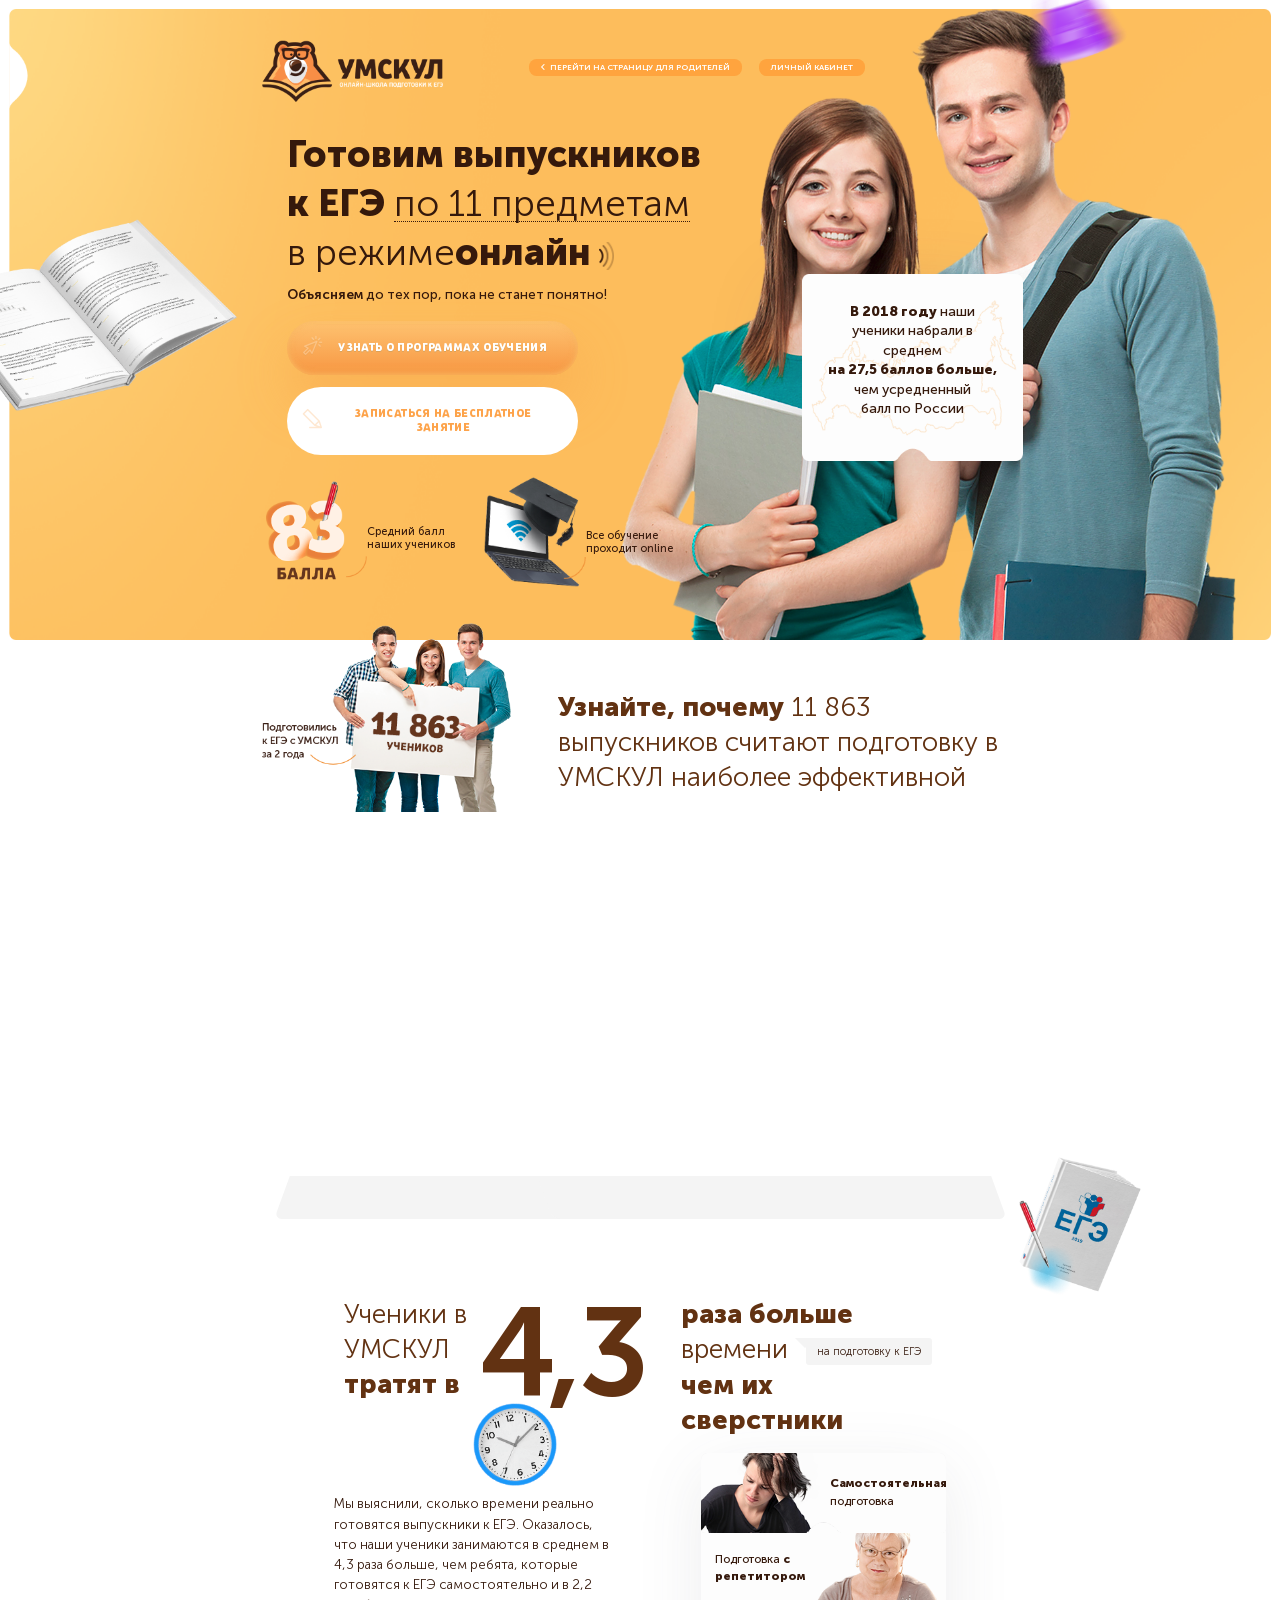
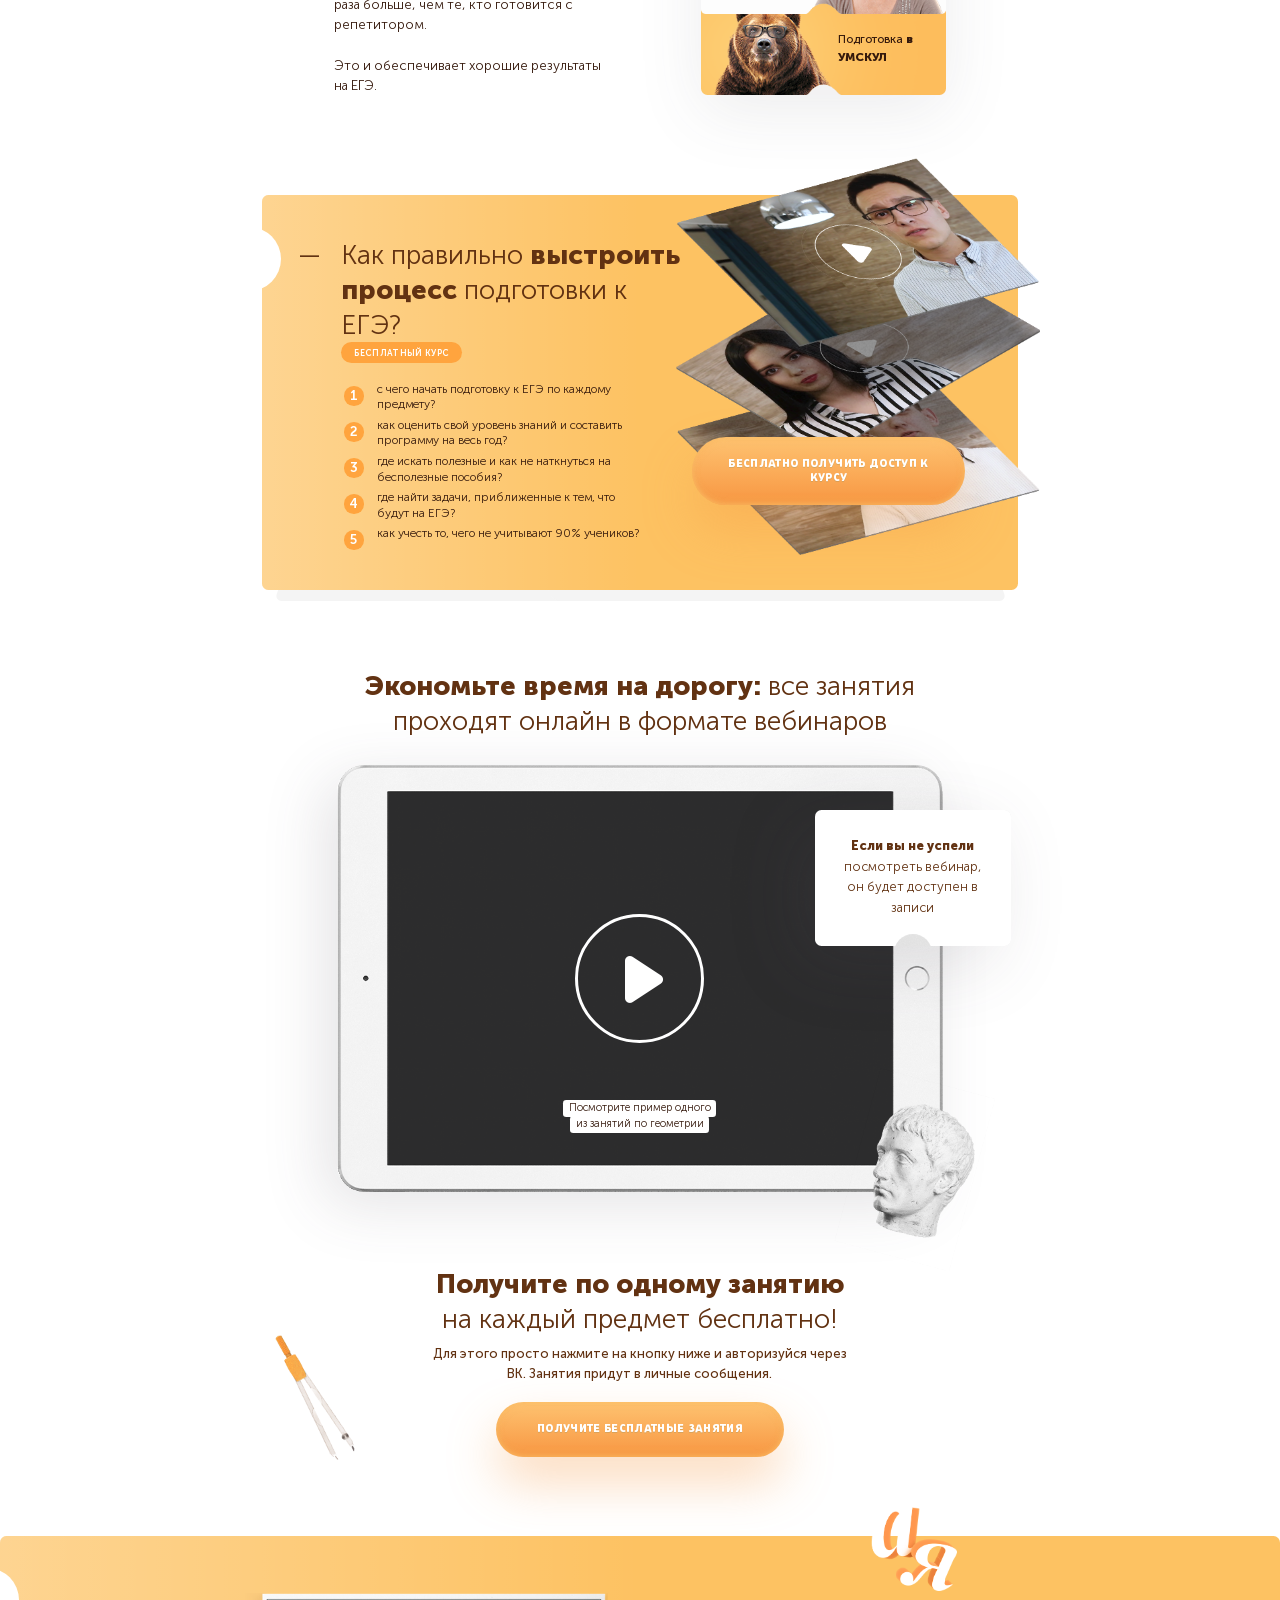
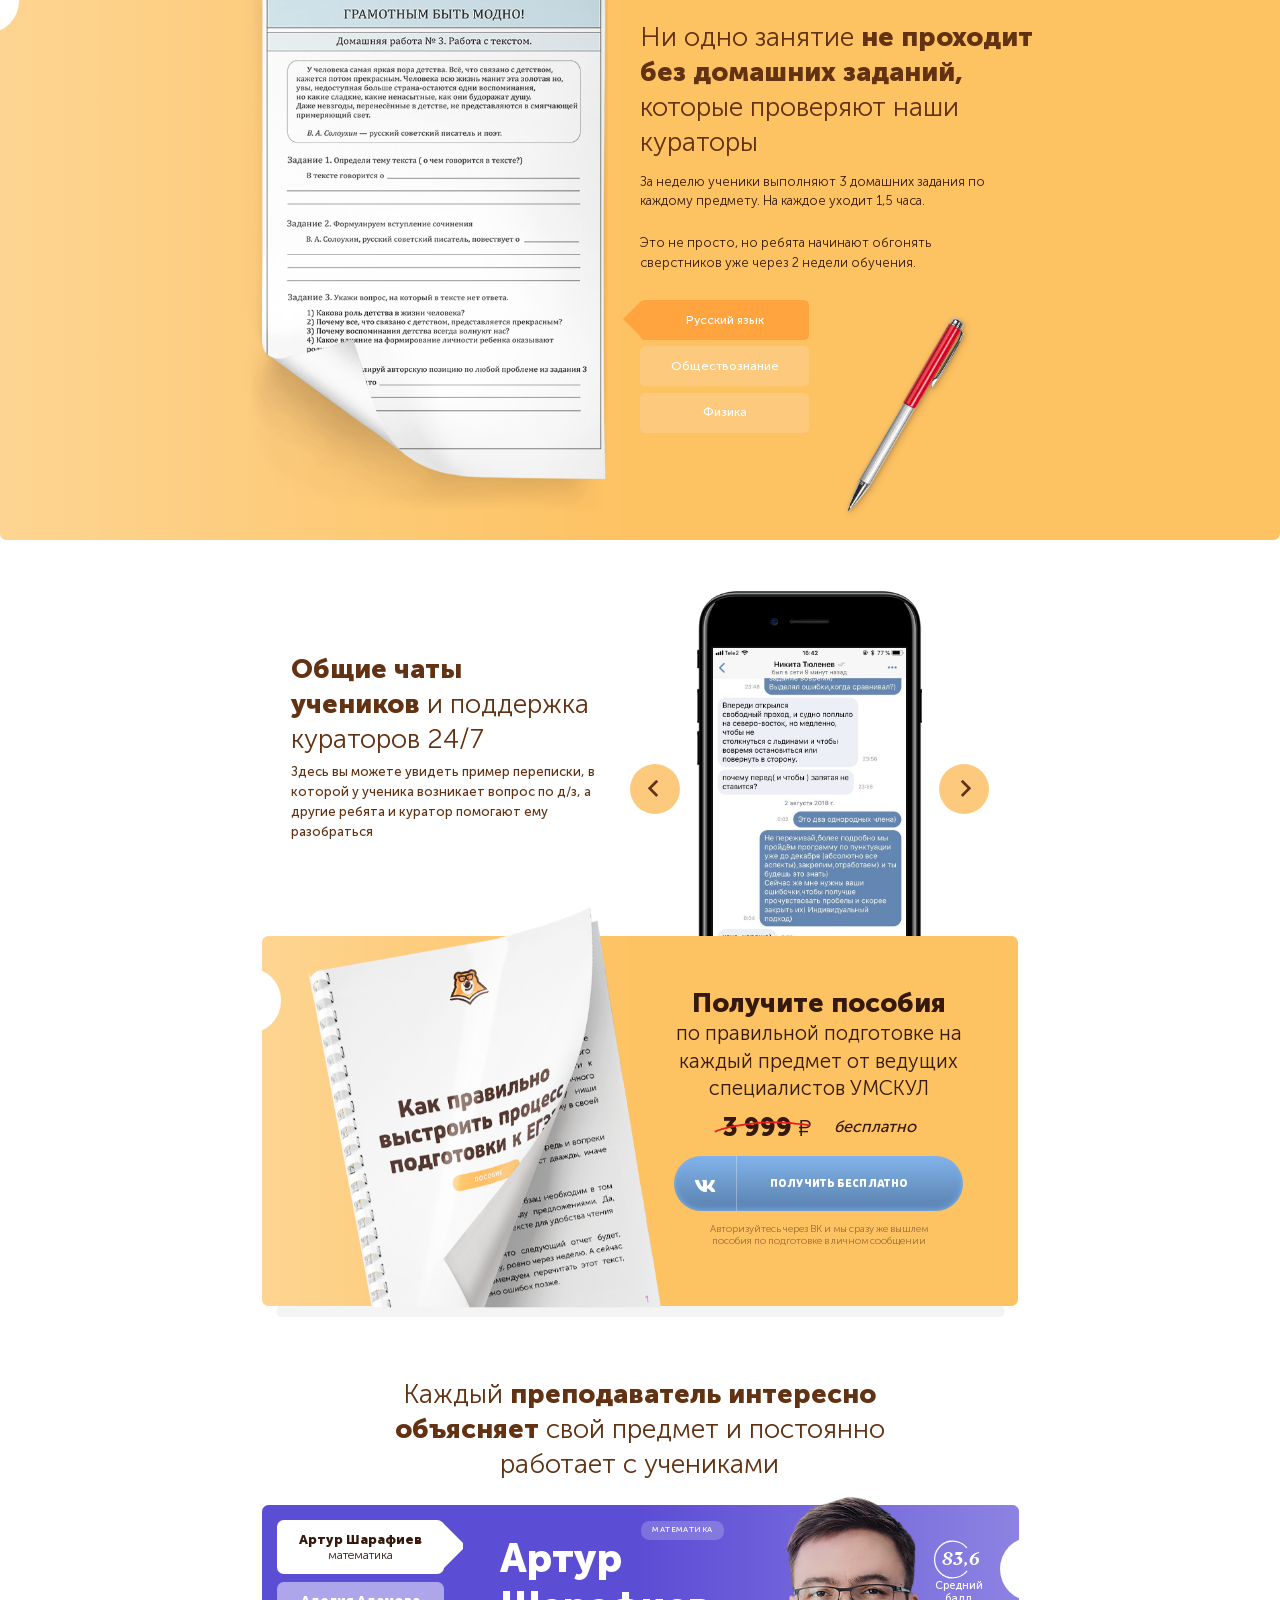
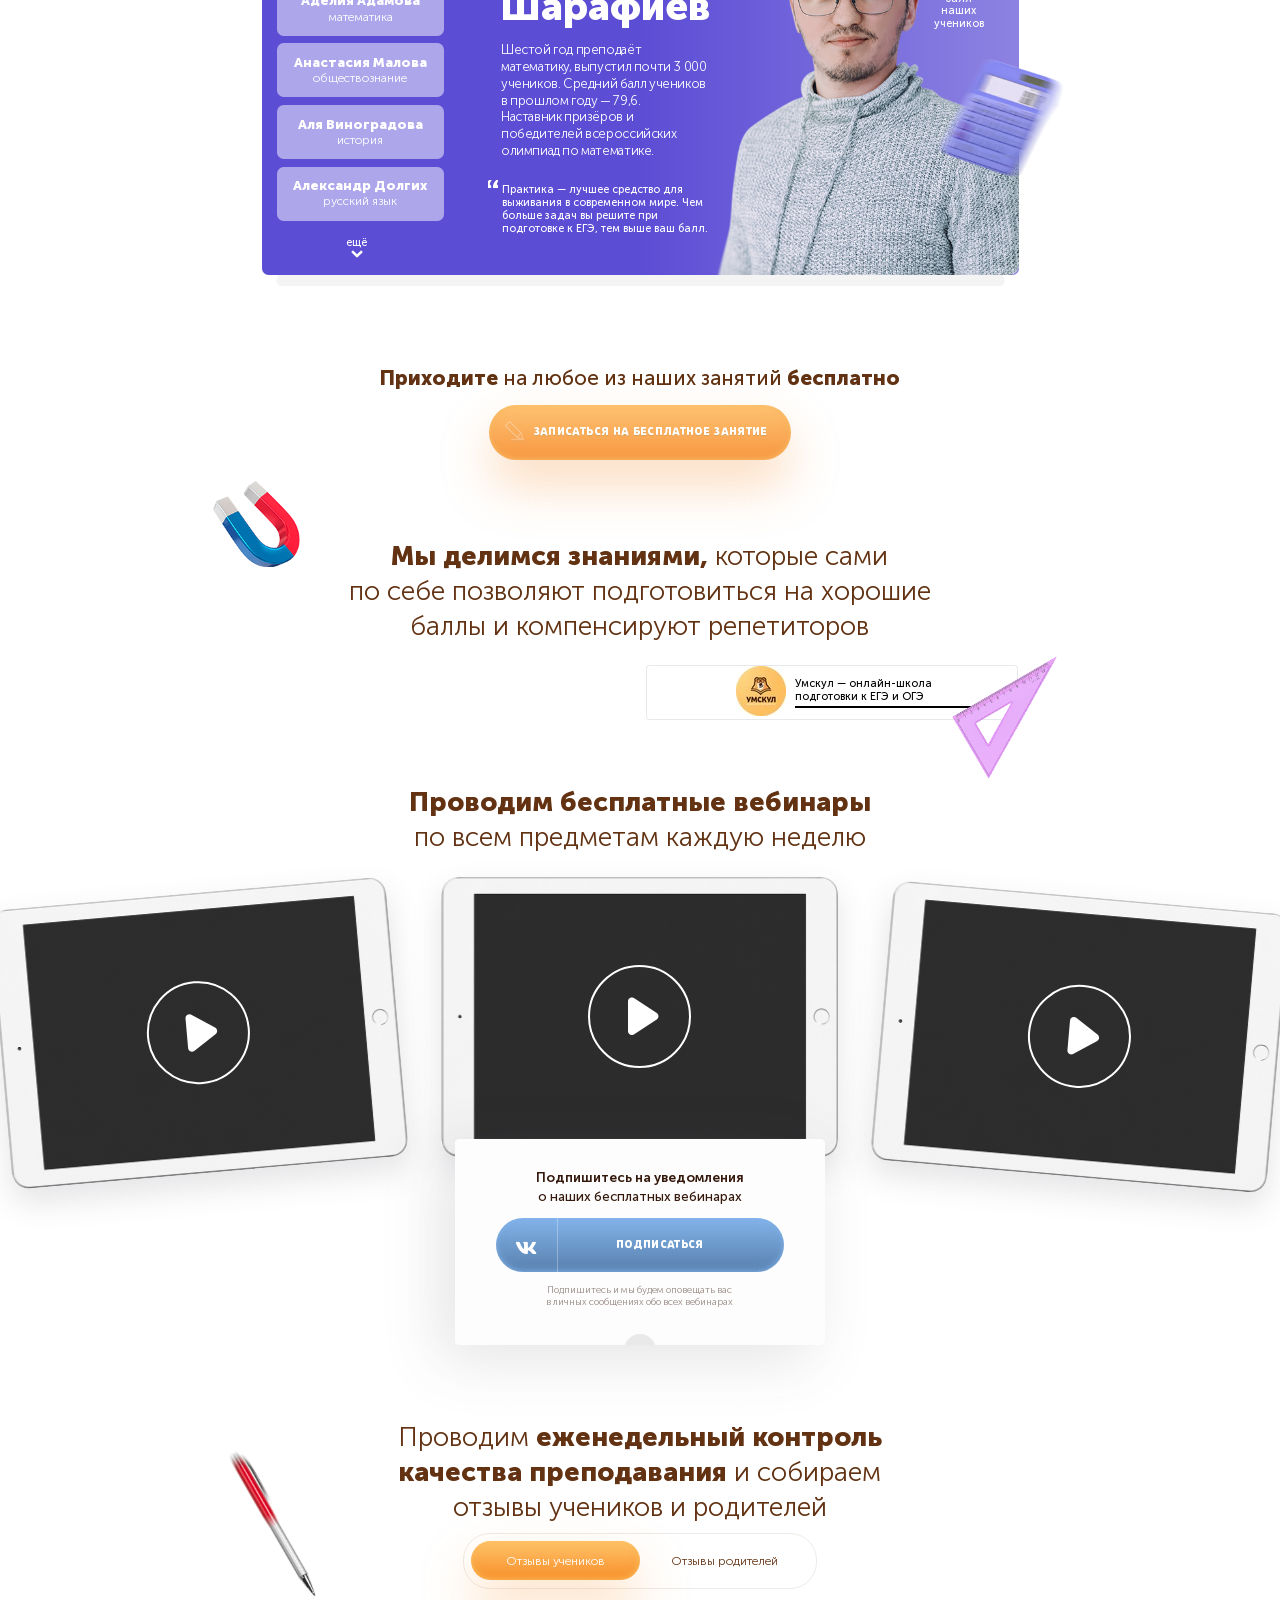
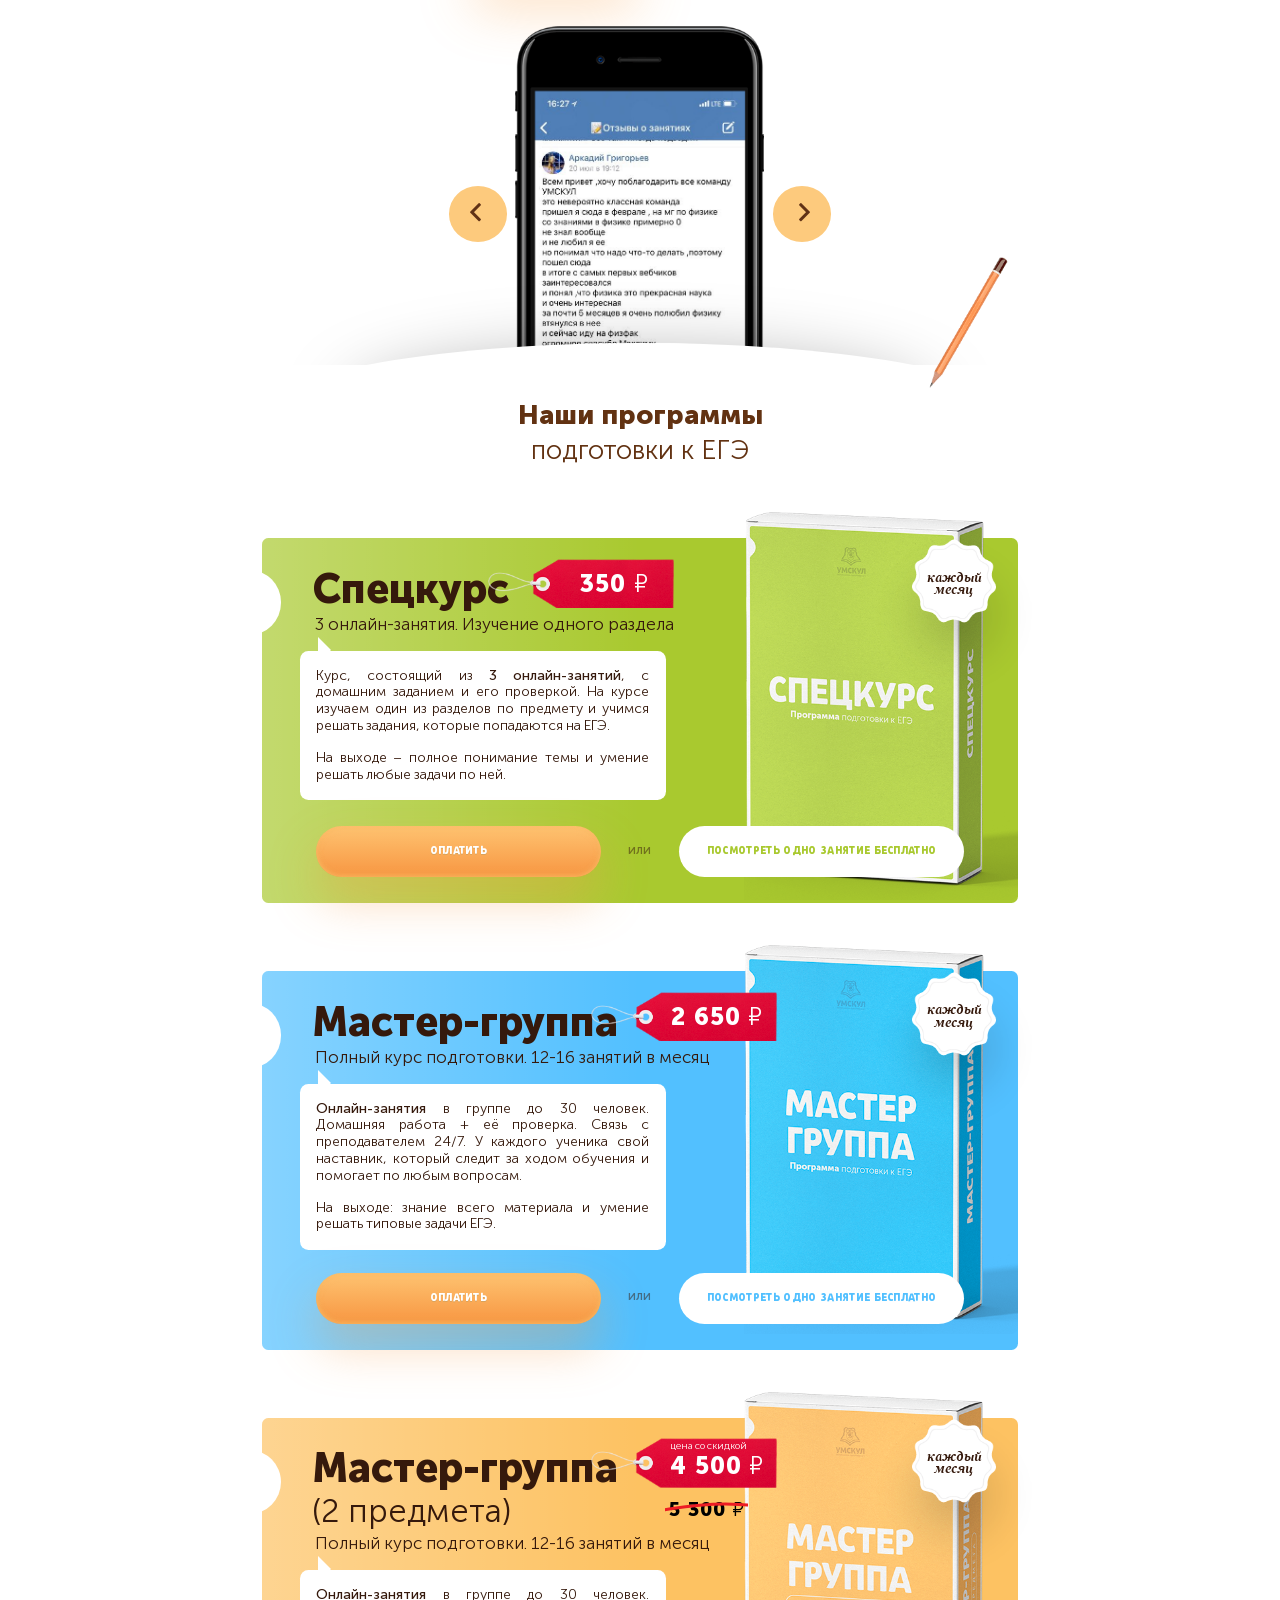
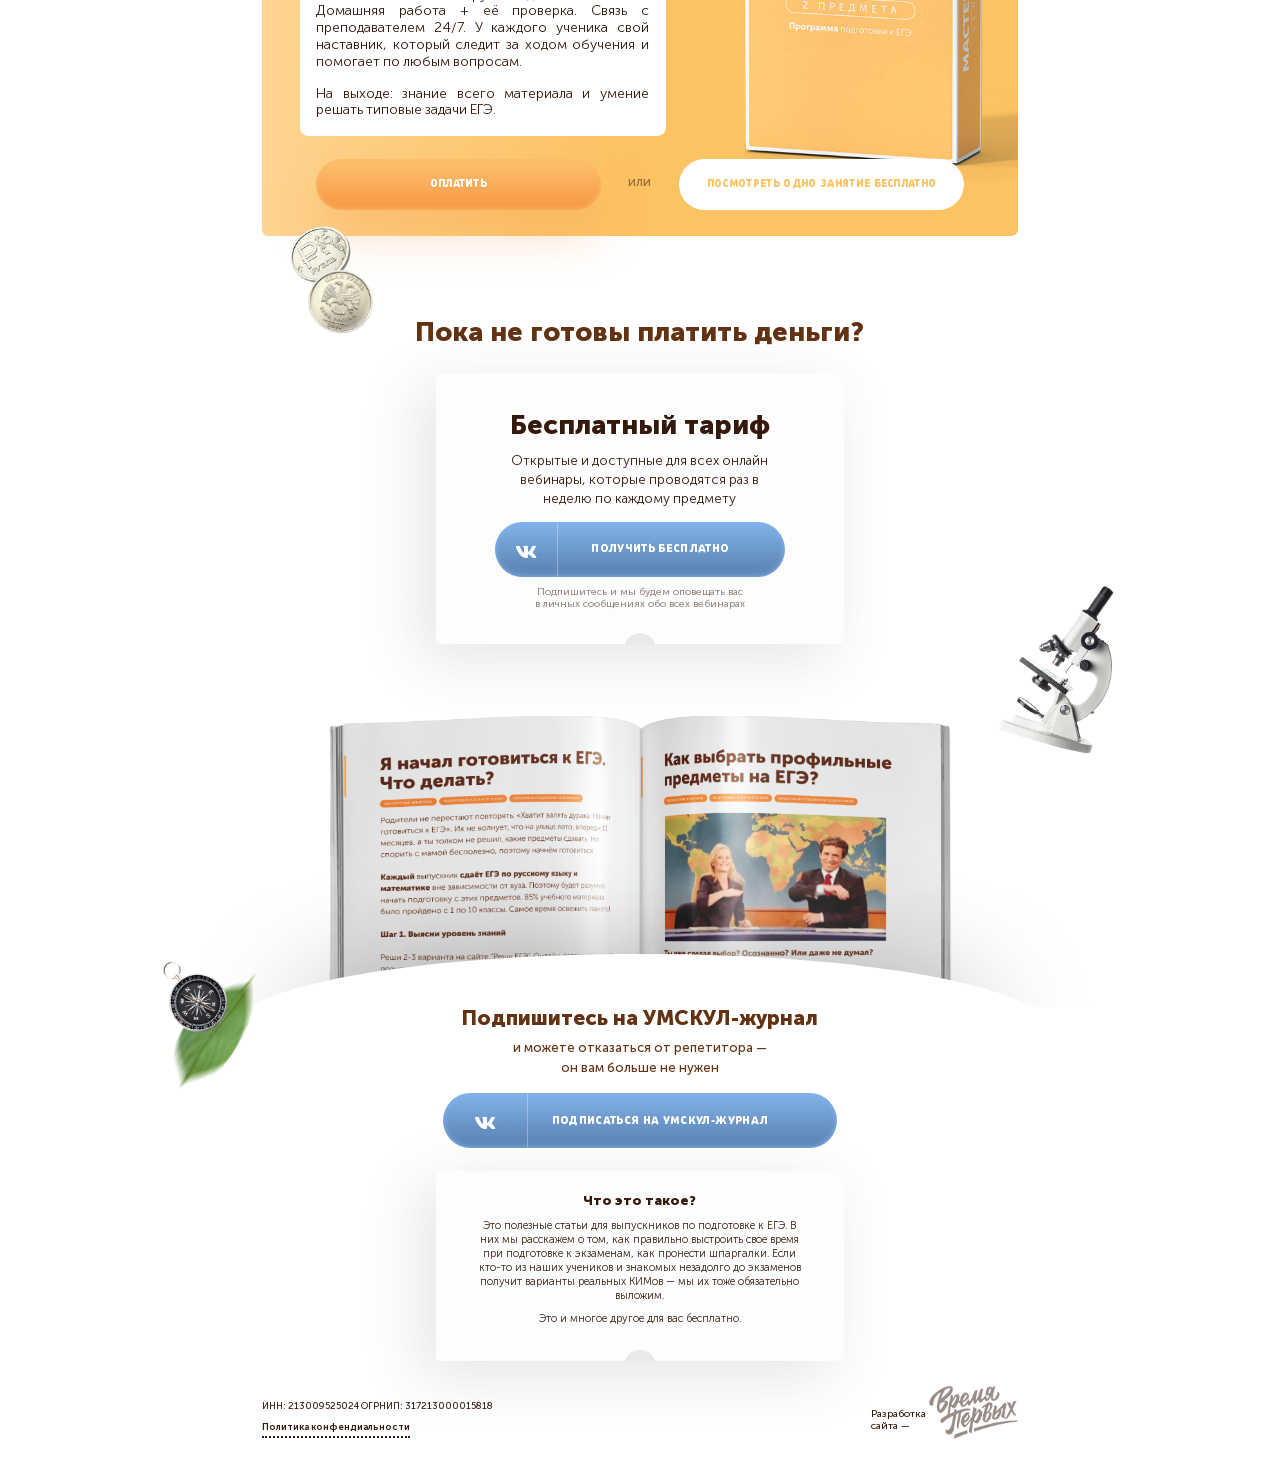
==== commit eb84d1d3: "Finish" ====
--- a/graduates/index.html
+++ b/graduates/index.html
@@ -6,7 +6,7 @@
     <meta name="keywords" content=""/>
     <meta name="description" content=""/>
     <meta name="viewport" content="width=device-width, initial-scale=1.0, shrink-to-fit=no"/>
-    <link href="../css/style.css" rel="stylesheet"/>
+    <link href="../css/style.css?0.3" rel="stylesheet"/>
   </head>
 </html>
 <body>
@@ -14,8 +14,8 @@
     <!-- begin header-->
     <header class="header header_nav">
       <div class="container_center"><a class="header__logo" href="../"><img src="../img/logo.png" alt=""/></a>
-        <nav class="nav"><a href="../parents/" class="nav__link"><i class="icon-angle-left"></i> Перейти на страницу для родителей</a>
-<a href="#" class="nav__link">Личный кабинет</a>
+        <nav class="nav"><a href="../parents/" class="nav__link"><i class="icon-angle-left"></i> <span class="isDesktop">Перейти на страницу </span>для родителей</a>
+<a href="http://umschool.net/wpm/start/" target="blank" class="nav__link">Личный кабинет</a>
         </nav>
       </div>
     </header>
@@ -26,15 +26,28 @@
       <section class="firstScreen firstScreen_in">
         <div class="container_center">
           <div class="firstScreen__content">
-            <h1 class="firstScreen__title"> <b>Готовим выпускников <br/>к ЕГЭ </b>по 11 предметам <br/>в режиме <b>онлайн</b><i class="icon-online"></i></h1>
+            <h1 class="firstScreen__title"> <b>Готовим выпускников <br/>к ЕГЭ </b><span class="thems__link">по 11 предметам 
+                <div class="thems__drop"> 
+                  <div class="thems__close"> </div>
+                  <ul class="thems__list"> 
+                    <li>Математика</li>
+                    <li>Русский язык</li>
+                    <li>Литература</li>
+                    <li>Биология</li>
+                    <li>Химия</li>
+                    <li>Обществознание</li>
+                    <li>История</li>
+                    <li>Английский язык</li>
+                    <li>Немецкий язык</li>
+                    <li>Информатика</li>
+                    <li>География</li>
+                  </ul>
+                </div></span><br> в режиме<b>онлайн</b><i class="icon-online"></i></h1>
             <div class="firstScreen__subtitle">
               <p> <b>Объясняем </b>до тех пор, пока не станет понятно!</p>
             </div>
-            <div class="firstScreen__action">
-              <buttons class="btn btn_success btn_icon"><i class="icon-click"> </i>Узнать о программах обучения</buttons>
-              <buttons class="btn btn_warning btn_icon"><i class="icon-pencil"> </i>Записаться на бесплатное занятие</buttons>
-            </div>
-            <div class="firstScreen__grid">
+            <div class="firstScreen__action"><a class="btn btn_success btn_icon" href="#programm" data-scrollTo="data-scrollTo"><i class="icon-click"> </i>Узнать о программах обучения</a><a class="btn btn_warning btn_icon" href="http://vk.me/umsch" target="blank"><i class="icon-pencil"> </i>Записаться на бесплатное занятие</a></div>
+            <div class="firstScreen__grid isDesktop">
               <div class="firstScreen__gridItem">
                 <div class="firstScreen__gridImg"> <img src="../img/info1.png" alt=""/></div>
                 <div class="firstScreen__gridText">Средний балл наших учеников</div>
@@ -51,13 +64,13 @@
       <!-- end firstScreen -->
       <!-- begin why -->
       <section class="why" id="why">
-        <div class="container_center">
-          <div class="why__top"><img class="why__img" src="../img/video-top.png" alt=""/>
+        <div class="container_center"><img class="isMobile" src="../img/point-mob.png" alt=""/>
+          <div class="why__top"><img class="why__img isDesktop" src="../img/video-top.png" alt=""/>
             <h2 class="section__title"> <b>Узнайте, почему </b>11 863 выпускников считают подготовку в УМСКУЛ наиболее эффективной</h2>
           </div>
           <div class="trapeze">
-            <div class="video__wrapper js_youtube" id="Y2uDpiHRz2Q"><img class="video__prev" src="../img/prev1.png" alt=""/></div>
-          </div>
+            <div class="video__wrapper js_youtube" id="D1jqPgbT5mI"></div>
+          </div><img class="decor decor_book" src="../img/book.png" alt=""/>
         </div>
       </section>
       <!-- end why -->
@@ -65,7 +78,8 @@
       <section class="time" id="time">
         <div class="container_center">
           <div class="time__top">
-            <h2 class="section__title"> <span class="section__titleLeft">Ученики в УМСКУЛ <b>тратят в</b></span><span class="section__titleRight"> <b>раза больше </b><br/>времени <span class="section__titleBage">на подготовку к ЕГЭ </span><br/><b>чем их сверстники </b></span><span class="section__titleCenter"> <span class="section__titleNum">3,4</span></span><img class="decor decor_time" src="../img/Time.png" alt=""/></h2>
+            <div class="section__title isDesktop"> <span class="section__titleLeft">Ученики в УМСКУЛ <b>тратят в</b></span><span class="section__titleRight"> <b>раза больше </b><br/>времени <span class="section__titleBage">на подготовку к ЕГЭ </span><br/><b>чем их сверстники </b></span><span class="section__titleCenter"> <span class="section__titleNum">3,4</span></span><img class="decor decor_time" src="../img/Time.png" alt=""/></div>
+            <h2 class="section__title isMobile">Ученики в УМСКУЛ <b>тратят в 4,3 раза больше </b>времени, на подготовку к ЕГЭ <b>чем их сверстники</b><img class="decor decor_time" src="../img/Time.png" alt=""/></h2>
             <div class="time__topRow">
               <div class="time__topLeft">
                 <p>Мы выяснили, сколько времени реально готовятся выпускники к ЕГЭ. Оказалось, что наши ученики занимаются в среднем в 4,3 раза больше, чем ребята, которые готовятся к ЕГЭ самостоятельно и в 2,2 раза больше, чем те, кто готовится с репетитором.</p>
@@ -88,7 +102,8 @@
           </div>
           <div class="time__bottom">
             <div class="trapeze">
-              <div class="labeled">
+              <div class="labeled__wrap">
+                <div class="labeled"></div>
                 <div class="time__bottomLeft">
                   <div class="section__title">Как правильно <b>выстроить процесс </b>подготовки к ЕГЭ?</div>
                   <div class="time__bage">Бесплатный курс</div>
@@ -100,9 +115,7 @@
                     <li class="listNumber__item">как учесть то, чего не учитывают 90% учеников? </li>
                   </ol>
                 </div>
-                <div class="time__bottomRight"><img class="time__bottomCollage" src="../img/video-group.png" alt=""/>
-                  <button class="btn btn_success">Бесплатно получить доступ к курсу</button>
-                </div>
+                <div class="time__bottomRight"><img class="time__bottomCollage" src="../img/video-group.png" alt=""/><a class="btn btn_success" href="https://vk.com/app5728966_-124303372#368207" target="blank">Бесплатно получить доступ к курсу</a></div>
               </div>
             </div>
           </div>
@@ -115,8 +128,8 @@
           <h2 class="section__title section__title_center"><b>Экономьте время на дорогу:</b>  все занятия <br>проходят онлайн в формате вебинаров</h2>
           <div class="economy__wrap">
             <div class="economy__video">
-              <div class="video__wrapper js_youtube" id="Y2uDpiHRz2Q"><img class="video__prev" src="../img/prev2.png" alt=""/>
-                <div class="economy__info"> <span>Посмотрите пример одного </span><br/><span>из занятий по истории</span></div>
+              <div class="video__wrapper js_youtube" id="w0nJPhjpjFU">
+                <div class="economy__info"> <span>Посмотрите пример одного </span><br/><span>из занятий по геометрии</span></div>
               </div>
             </div>
             <div class="economy__bage"> <span class="economy__bageText"><b>Если вы не успели </b>посмотреть вебинар, он будет доступен в записи</span></div><img class="decor decor_head" src="../img/Head.png" alt=""/>
@@ -127,31 +140,32 @@
       <!-- begin takeFree -->
       <section class="takeFree" id="takeFree">
         <div class="container_center">
-          <h2 class="section__title section__title_center">Получите по одному занятию <br>на каждый предмет бесплатно!</h2>
+          <h2 class="section__title section__title_center"><b>Получите по одному занятию</b> <br>на каждый предмет бесплатно!</h2>
           <div class="section__sub">Для этого просто нажмите на кнопку ниже и авторизуйся через <br>ВК. Занятия придут в личные сообщения.</div>
-          <div class="takeFree__action">
-            <button class="btn btn_success">Получите бесплатные занятия</button>
-          </div><img class="decor decor_circule" src="../img/circule.png" alt=""/>
+          <div class="takeFree__action"><a class="btn btn_success" href="https://vk.com/app5728966_-124303372#368208" target="blank">Получите бесплатные занятия</a></div><img class="decor decor_circule" src="../img/circule.png" alt=""/>
         </div>
       </section>
       <!-- end takeFree -->
       <!-- begin dz -->
       <section class="dz" id="dz">
-        <div class="labeled">
+        <div class="labeled__wrap">
+          <div class="labeled"></div>
           <div class="container_center">
             <div class="dz__left">
               <div class="dz__item active" id="dz1"><img src="../img/zadanie.png" alt=""/></div>
-              <div class="dz__item" id="dz2"><img src="../img/zadanie.png" alt=""/></div>
-              <div class="dz__item" id="dz3"><img src="../img/zadanie.png" alt=""/></div>
+              <div class="dz__item" id="dz2"><img src="../img/zadanie2.png" alt=""/></div>
+              <div class="dz__item" id="dz3"><img src="../img/zadanie3.png" alt=""/></div>
             </div>
             <div class="dz__right">
               <h2 class="section__title">Ни одно занятие <b>не проходит </b><br/><b>без домашних заданий, </b><br/>которые проверяют наши <br/>кураторы</h2>
               <p>За неделю ученики выполняют 3 домашних задания по каждому предмету. На каждое уходит 1,5 часа.</p>
               <p>Это не просто, но ребята начинают обгонять сверстников уже через 2 недели обучения.</p>
               <ul class="dz__togle">
+                <li class="dz__arrow dz__prev isMobile"><i class="icon-prev"></i></li>
                 <li class="dz__togleItem active"><a class="dz__togleLink active" href="#dz1" data-toggle="tab">Русский язык</a></li>
                 <li class="dz__togleItem"><a class="dz__togleLink" href="#dz2" data-toggle="tab">Обществознание</a></li>
                 <li class="dz__togleItem"><a class="dz__togleLink" href="#dz3" data-toggle="tab">Физика</a></li>
+                <li class="dz__arrow dz__next isMobile"><i class="icon-next"></i></li>
               </ul>
             </div>
           </div>
@@ -167,13 +181,648 @@
           </div>
           <div class="chats__right">
             <div class="chats__slider">
-              <div class="chats__sliderItem"><img src="../img/iPhone-slide.png" alt=""/></div>
-              <div class="chats__sliderItem"><img src="../img/iPhone-slide.png" alt=""/></div>
+              <div class="chats__sliderItem"><img src="../img/ch1.jpg" alt=""/></div>
+              <div class="chats__sliderItem"><img src="../img/ch2.jpg" alt=""/></div>
+              <div class="chats__sliderItem"><img src="../img/ch3.jpg" alt=""/></div>
+              <div class="chats__sliderItem"><img src="../img/ch4.jpg" alt=""/></div>
+              <div class="chats__sliderItem"><img src="../img/ch5.jpg" alt=""/></div>
+              <div class="chats__sliderItem"><img src="../img/ch6.jpg" alt=""/></div>
+              <div class="chats__sliderItem"><img src="../img/ch7.jpg" alt=""/></div>
             </div>
           </div>
         </div>
       </section>
       <!-- end chats -->
+      <!-- begin guide -->
+      <section class="guide">
+        <div class="container_center">
+          <div class="trapeze">
+            <div class="labeled__wrap">
+              <div class="labeled"></div>
+              <div class="guide__left"><img src="../img/guide.png" alt=""/></div>
+              <div class="guide__right">
+                <h2 class="section__title"> <b>Получите пособия </b><small>по правильной подготовке на каждый предмет от ведущих специалистов УМСКУЛ</small></h2>
+                <div class="guide__sell"><span class="guide__price">3 999 <span class="rub"> </span></span><span class="guide__free">бесплатно</span></div>
+                <div class="guide__action"><a class="btn btn_primary btn_vk" href="https://vk.com/app5728966_-124303372#368252" target="blank"><i class="icon-vk"> </i>Получить бесплатно</a>
+                  <div class="guide__info">Авторизуйтесь через ВК и мы сразу же вышлем <br>пособия по подготовке в личном сообщении</div>
+                </div>
+              </div>
+            </div>
+          </div>
+        </div>
+      </section>
+      <!-- end guide -->
+      <!-- begin teachers -->
+      <section class="teachers">
+        <div class="container_center">
+          <h2 class="section__title section__title_center">Каждый <b>преподаватель интересно <br>объясняет </b>свой предмет и постоянно <br/>работает с учениками</h2>
+          <div class="trapeze">
+            <div class="teachers__tumbs">
+              <div class="teachers__tumb">
+                <div class="teachers__tumbName">Артур Шарафиев</div>
+                <div class="teachers__tumbTheme">математика</div>
+              </div>
+              <div class="teachers__tumb">
+                <div class="teachers__tumbName">Аделия Адамова</div>
+                <div class="teachers__tumbTheme">математика</div>
+              </div>
+              <div class="teachers__tumb">
+                <div class="teachers__tumbName">Анастасия Малова</div>
+                <div class="teachers__tumbTheme">обществознание</div>
+              </div>
+              <div class="teachers__tumb">
+                <div class="teachers__tumbName">Аля Виноградова</div>
+                <div class="teachers__tumbTheme">история</div>
+              </div>
+              <div class="teachers__tumb">
+                <div class="teachers__tumbName">Александр Долгих</div>
+                <div class="teachers__tumbTheme">русский язык</div>
+              </div>
+              <div class="teachers__tumb">
+                <div class="teachers__tumbName">Жанна Казанская</div>
+                <div class="teachers__tumbTheme">биология</div>
+              </div>
+              <div class="teachers__tumb">
+                <div class="teachers__tumbName">Клим Корнеевец</div>
+                <div class="teachers__tumbTheme">химия</div>
+              </div>
+              <div class="teachers__tumb">
+                <div class="teachers__tumbName">Виктория Ланская</div>
+                <div class="teachers__tumbTheme">информатика</div>
+              </div>
+              <div class="teachers__tumb">
+                <div class="teachers__tumbName">Макс Тесла</div>
+                <div class="teachers__tumbTheme">физика</div>
+              </div>
+              <div class="teachers__tumb">
+                <div class="teachers__tumbName">Фариша Князева</div>
+                <div class="teachers__tumbTheme">литература</div>
+              </div>
+              <div class="teachers__tumb">
+                <div class="teachers__tumbName">Юлия Миронова</div>
+                <div class="teachers__tumbTheme">английский язык</div>
+              </div>
+              <div class="teachers__tumb">
+                <div class="teachers__tumbName">Камилла Малиновская</div>
+                <div class="teachers__tumbTheme">английский язык</div>
+              </div>
+              <div class="teachers__tumb">
+                <div class="teachers__tumbName">Виктория Ларионова</div>
+                <div class="teachers__tumbTheme">немецкий язык</div>
+              </div>
+              <div class="teachers__tumb">
+                <div class="teachers__tumbName">Надежда Ковалевская</div>
+                <div class="teachers__tumbTheme">базовая математика</div>
+              </div>
+              <div class="teachers__tumb">
+                <div class="teachers__tumbName">Алина Вернадская</div>
+                <div class="teachers__tumbTheme">география</div>
+              </div>
+            </div>
+            <div class="teachers__slider">
+              <div class="teachers__slide">
+                <div class="labeled labeled_primary labeled_right"></div>
+                <div class="teachers__left">
+                  <div class="teachers__photo isMobile"><img src="../img/teacher/1-2.png" alt=""/></div>
+                  <div class="teachers__name">Артур Шарафиев</div>
+                  <div class="teachers__bage">математика</div>
+                  <div class="teachers__text">Шестой год преподаёт математику, выпустил почти 3 000 учеников. Средний балл учеников в прошлом году — 79,6.<br/>Наставник призёров и победителей всероссийских олимпиад по математике.</div>
+                  <div class="teachers__quote">Практика — лучшее средство для выживания в современном мире. Чем больше задач вы решите при подготовке к ЕГЭ, тем выше ваш балл.</div>
+                </div>
+                <div class="teachers__right">
+                  <div class="teachers__img isDesktop"><img src="../img/teacher/1.png" alt=""/><img class="teachers__imgDec" src="../img/teacher/1-1.png" alt=""/></div>
+                  <div class="teachers__rate">
+                    <div class="teachers__rateNum">83,6</div>Средний балл наших учеников
+                  </div>
+                </div>
+              </div>
+              <div class="teachers__slide">
+                <div class="labeled labeled_violet labeled_right"></div>
+                <div class="teachers__left">
+                  <div class="teachers__photo isMobile"><img src="../img/teacher/14-2.png" alt=""/></div>
+                  <div class="teachers__name">Аделия Адамова</div>
+                  <div class="teachers__bage">математика</div>
+                  <div class="teachers__text">В 2013 году закончила школу с серебряной медалью и сдала математику на 96 баллов. 5-летний стаж преподавания + красный диплом КФУ по направлению: Преподаватель математики и информатики. На данный момент поступает в магистратуру в Москве.</div>
+                  <div class="teachers__quote">В этом мире нет нерешаемых проблем, а в ЕГЭ по математике - задач! Все, что нужно от тебя при подготовке - это терпение, спокойствие, трудолюбие и бешеное желание!)</div>
+                </div>
+                <div class="teachers__right">
+                  <div class="teachers__img isDesktop"><img src="../img/teacher/14.png" alt=""/><img class="teachers__imgDec" src="../img/teacher/1-1.png" alt=""/></div>
+                  <div class="teachers__rate">
+                    <div class="teachers__rateNum">78,4</div>Средний балл наших учеников
+                  </div>
+                </div>
+              </div>
+              <div class="teachers__slide">
+                <div class="labeled labeled_yellow labeled_right"></div>
+                <div class="teachers__left">
+                  <div class="teachers__photo isMobile"><img src="../img/teacher/2-2.png" alt=""/></div>
+                  <div class="teachers__name">Анастасия Малова</div>
+                  <div class="teachers__bage">обществознание</div>
+                  <div class="teachers__text">В 2016 году сама сдала ЕГЭ по обществознанию на 96 баллов. Уже третий год готовит учеников к экзамену по обществознанию. <br>В прошлом году средний балл учеников был 89,6.</div>
+                  <div class="teachers__quote">Я студентка Казанского Федерального Университета Института управления, экономики и финансов. И я просто фанат своего дела, обожаю обществознание и каждый раз стараюсь передать это ученикам.</div>
+                </div>
+                <div class="teachers__right">
+                  <div class="teachers__img isDesktop"><img src="../img/teacher/2.png" alt=""/><img class="teachers__imgDec" src="../img/teacher/2-1.png" alt=""/></div>
+                  <div class="teachers__rate">
+                    <div class="teachers__rateNum">89,6</div>Средний балл наших учеников
+                  </div>
+                </div>
+              </div>
+              <div class="teachers__slide">
+                <div class="labeled labeled_purple labeled_right"></div>
+                <div class="teachers__left">
+                  <div class="teachers__photo isMobile"><img src="../img/teacher/3-2.png" alt=""/></div>
+                  <div class="teachers__name">Аля Виноградова</div>
+                  <div class="teachers__bage">история</div>
+                  <div class="teachers__text">Готовит к ЕГЭ по истории 6 лет. За последний год 11 учеников набрали 100 баллов на ЕГЭ, больше 100 написали экзамен по истории набрали 90+ баллов.</div>
+                  <div class="teachers__quote">История сложна только для тех, кто не понимает ее. Учитесь не зубрить, а разбираться в историческом процессе, получать удовольствие от соприкосновения с событиями. Игры, фильмы, аудио, прибаутки дадут жизнь знаниям, а они на основе практики и грамотной методики подготовки выльются в 90+.</div>
+                </div>
+                <div class="teachers__right">
+                  <div class="teachers__img isDesktop"><img src="../img/teacher/3.png" alt=""/><img class="teachers__imgDec" src="../img/teacher/3-1.png" alt=""/></div>
+                  <div class="teachers__rate">
+                    <div class="teachers__rateNum">82,4</div>Средний балл наших учеников
+                  </div>
+                </div>
+              </div>
+              <div class="teachers__slide">
+                <div class="labeled labeled_orange labeled_right"></div>
+                <div class="teachers__left">
+                  <div class="teachers__photo isMobile"><img src="../img/teacher/4-2.png" alt=""/></div>
+                  <div class="teachers__name">Александр Долгих</div>
+                  <div class="teachers__bage">русский язык</div>
+                  <div class="teachers__text">Третий год готовит учеников к ЕГЭ по русскому языку. В 2018 выпустил 12 стобалльников, 27 учеников, сдавших ЕГЭ на 98 баллов и 30 - на 95 баллов.</div>
+                  <div class="teachers__quote">Грамотно быть модно! <br>И это важно понимать. Мода на подвороты пройдет, как и мода на знание всех рэперов. Мода на спиннеры уже прошла, как и мода на знание всех блогеров. А вот грамотность? Красота речи всегда будет с тобой, дружище!</div>
+                </div>
+                <div class="teachers__right">
+                  <div class="teachers__img isDesktop"><img src="../img/teacher/4.png" alt=""/><img class="teachers__imgDec" src="../img/teacher/4-1.png" alt=""/></div>
+                  <div class="teachers__rate">
+                    <div class="teachers__rateNum">94,2</div>Средний балл наших учеников
+                  </div>
+                </div>
+              </div>
+              <div class="teachers__slide">
+                <div class="labeled labeled_green labeled_right"></div>
+                <div class="teachers__left">
+                  <div class="teachers__photo isMobile"><img src="../img/teacher/5-2.png" alt=""/></div>
+                  <div class="teachers__name">Жанна Казанская</div>
+                  <div class="teachers__bage">биология</div>
+                  <div class="teachers__text">В 2012 году сдала ЕГЭ по биологии на 100 баллов, по химии на 100 баллов, по русскому на 90 баллов. Пятый год преподает биологию выпускникам. В 2018 закончила КГМУ с отличием.</div>
+                  <div class="teachers__quote">Нам предстоит интенсивный и интересный год. Я научу вас по-другому относиться к ЕГЭ, щёлкать задачки и творчески подходить к заданиям второй части. ЕГЭ на 100 - просто!</div>
+                </div>
+                <div class="teachers__right">
+                  <div class="teachers__img isDesktop"><img src="../img/teacher/5.png" alt=""/><img class="teachers__imgDec" src="../img/teacher/5-1.png" alt=""/></div>
+                  <div class="teachers__rate">
+                    <div class="teachers__rateNum">96,0</div>Средний балл наших учеников
+                  </div>
+                </div>
+              </div>
+              <div class="teachers__slide">
+                <div class="labeled labeled_primary labeled_right"></div>
+                <div class="teachers__left">
+                  <div class="teachers__photo isMobile"><img src="../img/teacher/6-2.png" alt=""/></div>
+                  <div class="teachers__name">Клим Корнеевец</div>
+                  <div class="teachers__bage">химия</div>
+                  <div class="teachers__text">Призёр, лауреат и победитель всероссийских олимпиад по химии и биологии. Является членом общества «Научно-интеллектуальный потенциал России». <br>На ЕГЭ 2018 года 3 его ученика набрали 100 баллов, 7 — 98 баллов, и 41 ученик — на 80+ баллов.</div>
+                  <div class="teachers__quote">Никогда не делайте то, что не любите — пара слов о том, к чему может привести безответное отношение к наукам.</div>
+                </div>
+                <div class="teachers__right">
+                  <div class="teachers__img isDesktop"><img src="../img/teacher/6.png" alt=""/><img class="teachers__imgDec" src="../img/teacher/6-1.png" alt=""/></div>
+                  <div class="teachers__rate">
+                    <div class="teachers__rateNum">85,0</div>Средний балл наших учеников
+                  </div>
+                </div>
+              </div>
+              <div class="teachers__slide">
+                <div class="labeled labeled_lgreen labeled_right"></div>
+                <div class="teachers__left">
+                  <div class="teachers__photo isMobile"><img src="../img/teacher/7-2.png" alt=""/></div>
+                  <div class="teachers__name">Виктория Ланская</div>
+                  <div class="teachers__bage">информатика</div>
+                  <div class="teachers__text">В 2018 году окончила школу с золотой медалью, сдала ЕГЭ по информатике на 100 баллов. Поступила в Казанский Федеральный Университет Высшей школы информационных технологий и информационных систем. </div>
+                  <div class="teachers__quote">Искренне люблю свой предмет и считаю, что его должен полюбить каждый, кто собирается сдавать экзамен. Ведь будущее за людьми, умеющими логически мыслить. Учу понимать и думать, а не зубрить решения!</div>
+                </div>
+                <div class="teachers__right">
+                  <div class="teachers__img isDesktop"><img src="../img/teacher/7.png" alt=""/><img class="teachers__imgDec" src="../img/teacher/7-1.png" alt=""/></div>
+                  <div class="teachers__rate">
+                    <div class="teachers__rateNum">84,8</div>Средний балл наших учеников
+                  </div>
+                </div>
+              </div>
+              <div class="teachers__slide">
+                <div class="labeled labeled_lprimary labeled_right"></div>
+                <div class="teachers__left">
+                  <div class="teachers__photo isMobile"><img src="../img/teacher/8-2.png" alt=""/></div>
+                  <div class="teachers__name">Макс Тесла</div>
+                  <div class="teachers__bage">физика</div>
+                  <div class="teachers__text">Студент МГУ им. Ломоносова механико-математический факультета. В 2017 году сдал ЕГЭ по физике на 96 баллов, математику - 98, русский - 100. <br/>Второй год готовит ребят к ЕГЭ по физике. В 2018 году выпустил 69 учеников, набравших 85+ баллов, среди которых 3 стобалльника.</div>
+                  <div class="teachers__quote">Моя цель — помочь вам определить направление подготовки и познакомить с физикой, одной из самых поразительных наук на свете.</div>
+                </div>
+                <div class="teachers__right">
+                  <div class="teachers__img isDesktop"><img src="../img/teacher/8.png" alt=""/><img class="teachers__imgDec" src="../img/teacher/8-1.png" alt=""/></div>
+                  <div class="teachers__rate">
+                    <div class="teachers__rateNum">82,0</div>Средний балл наших учеников
+                  </div>
+                </div>
+              </div>
+              <div class="teachers__slide">
+                <div class="labeled labeled_gray labeled_right"></div>
+                <div class="teachers__left">
+                  <div class="teachers__photo isMobile"><img src="../img/teacher/9-2.png" alt=""/></div>
+                  <div class="teachers__name">Фариша Князева</div>
+                  <div class="teachers__bage">литература</div>
+                  <div class="teachers__text">Студентка факультета журналистики МГУ. Сдала ЕГЭ по литературе на 100 баллов. В 2018 году выпустила 25-стобалльников, 123 ученика набрали 90+, 252 выпускника 80+ благодаря уникальной методике подготовки к ЕГЭ. Написала авторский цитатник, который помог набрать абитуриентам высокие баллы на экзамене по литературе.</div>
+                  <div class="teachers__quote">В этом учебном году у нас получится разобрать все произведения подробно и обстоятельно. Мы рассмотрим все темы сочинений, всю теорию литературы, и ЕГЭ не будет помехой при поступлении в вуз мечты.</div>
+                </div>
+                <div class="teachers__right">
+                  <div class="teachers__img isDesktop"><img src="../img/teacher/9.png" alt=""/><img class="teachers__imgDec" src="../img/teacher/9-1.png" alt=""/></div>
+                  <div class="teachers__rate">
+                    <div class="teachers__rateNum">90,0</div>Средний балл наших учеников
+                  </div>
+                </div>
+              </div>
+              <div class="teachers__slide">
+                <div class="labeled labeled_lprimary labeled_right"></div>
+                <div class="teachers__left">
+                  <div class="teachers__photo isMobile"><img src="../img/teacher/10-2.png" alt=""/></div>
+                  <div class="teachers__name">Юлия Миронова</div>
+                  <div class="teachers__bage">английский язык</div>
+                  <div class="teachers__text">В 2016 году сдала ЕГЭ по англйискому языку на 96 баллов. Третий год преподает английский язык в онлайн-школе УмСкул. За время подготовки с ней, ученики с низким уровнем сдавали ЕГЭ на 80+. Доказала, что английский это не так сложно и привила любовь к языку.</div>
+                  <div class="teachers__quote">В этом году я научу вас писать писать эссе на максимальный балл. Расширю по максимуму ваш словарный запас и выведу на новый уровень знания английского. Язык - это свобода. Делайте то, что доставляет удовольствие, значит будете свободными.</div>
+                </div>
+                <div class="teachers__right">
+                  <div class="teachers__img isDesktop"><img src="../img/teacher/10.png" alt=""/><img class="teachers__imgDec" src="../img/teacher/10-1.png" alt=""/></div>
+                  <div class="teachers__rate">
+                    <div class="teachers__rateNum">88,6</div>Средний балл наших учеников
+                  </div>
+                </div>
+              </div>
+              <div class="teachers__slide">
+                <div class="labeled labeled_violet labeled_right"></div>
+                <div class="teachers__left">
+                  <div class="teachers__photo isMobile"><img src="../img/teacher/15-2.png" alt=""/></div>
+                  <div class="teachers__name">Камилла Малиновская</div>
+                  <div class="teachers__bage">английский язык</div>
+                  <div class="teachers__text">В 2016 году сдала ЕГЭ по английскому языку на 98 баллов. Поступила в Казанский Федеральный Университет, Институт международных отношений, истории и востоковедения.</div>
+                  <div class="teachers__quote">Чтобы дойти до цели,нужно идти. Я постараюсь сделать этот путь максимально интересным и продуктивным. Изучение языков-моя страсть, и я буду рада предать свой опыт и любовь к английскому языку ученикам.</div>
+                </div>
+                <div class="teachers__right">
+                  <div class="teachers__img isDesktop"><img src="../img/teacher/15.png" alt=""/><img class="teachers__imgDec" src="../img/teacher/10-1.png" alt=""/></div>
+                  <div class="teachers__rate">
+                    <div class="teachers__rateNum">86,8</div>Средний балл наших учеников
+                  </div>
+                </div>
+              </div>
+              <div class="teachers__slide">
+                <div class="labeled labeled_red labeled_right"></div>
+                <div class="teachers__left">
+                  <div class="teachers__photo isMobile"><img src="../img/teacher/11-2.png" alt=""/></div>
+                  <div class="teachers__name">Виктория Ларионова</div>
+                  <div class="teachers__bage">немецкий язык</div>
+                  <div class="teachers__text">В 2018 году сдала ЕГЭ по немецкому языку на 95 баллов. Преподает немецкий язык в онлайн-школе Умскул.</div>
+                  <div class="teachers__quote">В этом году я научу вас выполнять все задания ЕГЭ по немецкому на максимальные баллы. Готовясь вместе со мной, ребята без труда разбираются в самых сложных темах, пишут эссе на 14 баллов и устную часть на 18-20 баллов!</div>
+                </div>
+                <div class="teachers__right">
+                  <div class="teachers__img isDesktop"><img src="../img/teacher/11.png" alt=""/><img class="teachers__imgDec" src="../img/teacher/11-1.png" alt=""/></div>
+                  <div class="teachers__rate">
+                    <div class="teachers__rateNum">92,0</div>Средний балл наших учеников
+                  </div>
+                </div>
+              </div>
+              <div class="teachers__slide">
+                <div class="labeled labeled_violet labeled_right"></div>
+                <div class="teachers__left">
+                  <div class="teachers__photo isMobile"><img src="../img/teacher/12-2.png" alt=""/></div>
+                  <div class="teachers__name">Надежда Ковалевская</div>
+                  <div class="teachers__bage">базовая математика</div>
+                  <div class="teachers__text">Закончила лучший физ-мат лицей в Казани. В 2017 году защитила ВУЗовский диплом по специальности «Информационная безопасность». <br/>На данный момент получает второе высшее (педагогическое) <br/>Готовит ребят к ЕГЭ по профильной и базовой математике уже 6-й год, неоднократно сдавала ЕГЭ по профилю (балл - 98).</div>
+                  <div class="teachers__quote">Я занимаюсь тем, что мне действительно нравится и приносит удовольствие. Многим математика кажется чересчур сложной, и я очень хочу научить вас её ПОНИМАТЬ.</div>
+                </div>
+                <div class="teachers__right">
+                  <div class="teachers__img isDesktop"><img src="../img/teacher/12.png" alt=""/><img class="teachers__imgDec" src="../img/teacher/12-1.png" alt=""/></div>
+                  <div class="teachers__rate">
+                    <div class="teachers__rateNum">5,0</div>Средний балл наших учеников
+                  </div>
+                </div>
+              </div>
+              <div class="teachers__slide">
+                <div class="labeled labeled_warning labeled_right"></div>
+                <div class="teachers__left">
+                  <div class="teachers__photo isMobile"><img src="../img/teacher/13-2.png" alt=""/></div>
+                  <div class="teachers__name">Алина Вернадская</div>
+                  <div class="teachers__bage">география</div>
+                  <div class="teachers__text">Сдала ЕГЭ по географии на 92 балла. <br/>Огромная любовь к природе зародилась ещё в раннем детстве. В полтора года пошла в свой первый поход. Сейчас в ее копилке тысячи пеших километров и десятки преодоленных вершин.</div>
+                  <div class="teachers__quote">География у меня в крови: мои родители – географы. Мой душевно-географический порыв без зазубривания приведёт тебя к максимальному баллу и ВУЗу мечты!</div>
+                </div>
+                <div class="teachers__right">
+                  <div class="teachers__img isDesktop"><img src="../img/teacher/13.png" alt=""/><img class="teachers__imgDec" src="../img/teacher/13-1.png" alt=""/></div>
+                  <div class="teachers__rate">
+                    <div class="teachers__rateNum">85,7</div>Средний балл наших учеников
+                  </div>
+                </div>
+              </div>
+            </div>
+          </div>
+          <div class="teachers__sub"> <b>Приходите </b>на любое из наших занятий <b>бесплатно</b></div>
+          <div class="teachers__action"><a class="btn btn_success btn_icon" href="https://vk.com/app5728966_-124303372#368214" target="blank"> <i class="icon-pencil"> </i>Записаться на бесплатное занятие</a></div>
+        </div>
+      </section>
+      <!-- end teachers -->
+      <!-- begin knowlege -->
+      <section class="knowlege">
+        <div class="container_center">
+          <h2 class="section__title section__title_center"> <b>Мы делимся знаниями, </b>которые сами <br>по себе позволяют подготовиться на хорошие <br>баллы и компенсируют репетиторов
+            <!-- begin knowlege__grid-->
+          </h2>
+          <div class="grid grid__2 knowlege__grid">
+            <div>
+              <div id="vk_groups"></div>
+            </div>
+            <div>
+              <div class="youtube__viget">
+                <div class="youtube__vigetWrap">
+                  <div class="youtube__vigetLogo"><img src="../img/yuotube-channel.jpg" alt=""/></div>
+                  <div class="youtube__vigetAction"><a class="youtube__vigetName" href="https://www.youtube.com/channel/UCggA5GaSPVyjsqomtwR5ufw?view_as=subscriber" target="blank">Умскул — онлайн-школа подготовки к ЕГЭ и ОГЭ</a>
+                    <div>
+                      <div class="g-ytsubscribe" data-channelid="UCggA5GaSPVyjsqomtwR5ufw" data-layout="default" data-count="default"></div>
+                    </div>
+                  </div>
+                </div>
+              </div>
+            </div>
+          </div>
+          <!-- end knowlege__grid--><img class="decor decor_magnit" src="../img/Magnet.png" alt=""/><img class="decor decor_line" src="../img/Line.png" alt=""/>
+        </div>
+      </section>
+      <!-- end knowlege -->
+      <!-- begin vabinars -->
+      <section class="vabinars">
+        <h2 class="section__title section__title_center"> <b>Проводим бесплатные вебинары <br></b>по всем предметам каждую неделю</h2>
+        <!-- begin vabinars__grid-->
+        <div class="grid grid__3 vabinars__grid">
+          <div>
+            <div class="vabinars__video">
+              <div class="video__wrapper js_youtube" id="oOMBEPICJ9I"></div>
+            </div>
+          </div>
+          <div>
+            <div class="vabinars__video">
+              <div class="video__wrapper js_youtube" id="YysAoCybh9I"></div>
+            </div>
+          </div>
+          <div>
+            <div class="vabinars__video">
+              <div class="video__wrapper js_youtube" id="1a2kdbjUSRI"></div>
+            </div>
+          </div>
+        </div>
+        <!-- end vabinars__grid-->
+        <div class="container_center">
+          <div class="vabinars__subscribe">
+            <div class="label"></div>
+            <div class="vabinars__label"><b>Подпишитесь на уведомления </b><br/>о наших бесплатных вебинарах</div>
+            <div class="vabinars__action"><a class="btn btn_primary btn_vk" href="https://vk.com/app5728966_-124303372#368214" target="blank"><i class="icon-vk"> </i>Подписаться</a>
+              <div class="vabinars__info">Подпишитесь и мы будем оповещать вас <br/>в личных сообщениях обо всех вебинарах</div>
+            </div>
+          </div>
+        </div>
+      </section>
+      <!-- end vabinars -->
+      <!-- begin control -->
+      <section class="control">
+        <div class="container_center">
+          <h2 class="section__title section__title_center">Проводим <b>еженедельный контроль</b><br/><b>качества преподавания </b>и собираем <br/>отзывы учеников и родителей</h2>
+          <div class="control__swich">
+            <div class="control__swichItem active" data-slider="#revGraduates">Отзывы учеников</div>
+            <div class="control__swichItem" data-slider="#revParent">Отзывы родителей</div>
+          </div>
+          <div class="control__wrap active" id="revGraduates">
+            <div class="control__slider" id="slideGraduates">
+              <div class="control__sliderItem"><img src="../img/review/1.jpg" alt=""/></div>
+              <div class="control__sliderItem"><img src="../img/review/2.jpg" alt=""/></div>
+              <div class="control__sliderItem"><img src="../img/review/3.jpg" alt=""/></div>
+              <div class="control__sliderItem"><img src="../img/review/4.jpg" alt=""/></div>
+              <div class="control__sliderItem"><img src="../img/review/5.jpg" alt=""/></div>
+              <div class="control__sliderItem"><img src="../img/review/6.jpg" alt=""/></div>
+            </div>
+          </div>
+          <div class="control__wrap control__wrap_parent" id="revParent">
+            <div class="control__rev">
+              <div class="control__revSlide" id="slideParent">
+                <div>
+                  <div class="control__revTop">
+                    <div class="control__revLeft">
+                      <div class="control__revPhoto"><img src="../img/review/p1-sm.jpg" alt=""/></div>
+                    </div>
+                    <div class="control__revRight">
+                      <div class="control__revText">
+                        <p>Спасибо огромное онлайн школе УМСКУЛ за подготовку моей дочери к ЕГЭ.</p>
+                        <p>Сколько было куплено сборников, репетиторов и доп.занятий. В итоге, приложив усилия и постарались, все прошли. </p>
+                        <p>Результаты: 89 русский, 80 обществознание и 100 литература. Спасибо всем ребятам из УМСКУЛ. 😁</p>
+                        <div class="control__revName">Татьяна Кононенко (Мама) г. Москва</div>
+                      </div>
+                    </div>
+                  </div>
+                  <div class="control__revBottom">
+                    <div class="video__wrapper js_youtube" id="N3Yy5PFYtrs"></div>
+                  </div>
+                </div>
+                <div>
+                  <div class="control__revTop">
+                    <div class="control__revLeft">
+                      <div class="control__revPhoto"><img src="../img/review/p2-sm.jpg" alt=""/></div>
+                    </div>
+                    <div class="control__revRight">
+                      <div class="control__revText">
+                        <p>ЕГЭ - в наше время звучит как приговор. Какие предметы выбрать, как готовиться, как найти репетиторов, которые смогут хорошо подготовить ребенка к этому ответственному мероприятию, от которого зависит дальнейшая судьба.</p>
+                        <p>Вот и перед нами встал этот вопрос. Заниматься с репетитором на дому- весьма дорогое удовольствие, школа не даёт необходимых знаний для результата 90-100 баллов. Интернет предложений много, как не ошибиться и выбрать оптимальный вариант по качеству и доступности. Конечно были опасения, (нарваться на мошенников), ведь интернет услуги - это плодотворная почва для обмана. И вот Умскул, эту организацию выбрали по отзывам, так же привлекла доступная стоимость занятий.</p>
+                        <p>Дочь решила сдавать обществознание, нужно отметить, в нее не верили школьные учителя, да и репетитор откровенно считал ее слабенькой. Но 93 балла, стали достойной наградой. Умскул помогает школьнику подготовить себя к самым сложным вопросам. Конечно без колоссального труда ничего не получится, но преподаватели этой организации доступно и легко вкладывают в головы учеников необходимые знания. Кто хочет получить высокие баллы на ЕГЭ, смело обращайтесь в Умскул.</p>
+                        <p>Это качественно и это доступно.</p>
+                        <div class="control__revName">Екатерина Мягкова (Мама) г. Санкт-Петербург</div>
+                      </div>
+                    </div>
+                  </div>
+                  <div class="control__revBottom">
+                    <div class="video__wrapper js_youtube" id="D1jqPgbT5mI"></div>
+                  </div>
+                </div>
+                <div>
+                  <div class="control__revTop">
+                    <div class="control__revLeft">
+                      <div class="control__revPhoto"><img src="../img/review/p3-sm.jpg" alt=""/></div>
+                    </div>
+                    <div class="control__revRight">
+                      <div class="control__revText">
+                        <p>Год назад Яша подошел к нам и сказал: «Родители, вы знаете, что я хочу поступать на мед и поэтому буду сдавать химию.</p>
+                        <p>Мне сказали, что есть онлайн занятия в умскул именно по этому предмету, его ведёт студент, который сам учится в меде.»</p>
+                        <p>Конечно, первое время мы переживали за полноту подачи материала, ведь студенты не имеют образования учителя. Но потом мы все вместе посмотрели бесплатный вебинар Клима и, недолго думая, мы согласились и взяли мг.</p>
+                        <p>Ну а теперь итоги годового обучения в умскул:</p>
+                        <p>1. Яша сдал ЕГЭ по химии на 95 баллов, поступил на бюджет стомата в ЯГМУ, где конкурс на одно место был 600 чел, и было всего 5 бюджетных.</p>
+                        <p>2. Вечерами, когда многие молодые люди бездумно слоняются по улицам, Яша занимался, причем занятия в умскул реально нравились сыну, и обучался он без всякого принуждения, наоборот, всегда переживал, если приходилось пропускать занятия.</p>
+                        <p>В общем большое спасибо умскул за все, что дали моему сыну!!!</p>
+                        <p>И каждому родителю, чей ребенок будет сдавать химию, я рекомендую занятия с Климом!</p>
+                        <div class="control__revName">Лушков Роман (Папа) г. Сыктывкар</div>
+                      </div>
+                    </div>
+                  </div>
+                  <div class="control__revBottom">
+                    <div class="video__wrapper js_youtube" id="D1jqPgbT5mI"></div>
+                  </div>
+                </div>
+                <div>
+                  <div class="control__revTop">
+                    <div class="control__revLeft">
+                      <div class="control__revPhoto"><img src="../img/review/p4-sm.jpg" alt=""/></div>
+                    </div>
+                    <div class="control__revRight">
+                      <div class="control__revText">
+                        <p>моя дочь Александра занималась химией в умскул с ноября 17 года. Сдала химию на 74 балла</p>
+                        <p>дочка сама нашла вашу школу, сначала мы не верили в действенность онлайн уроков, но позже жалели, что не нашли вас раньше.</p>
+                        <p>я убеждена, что онлайн школа «умскул» – одно из лучших мест для подготовки, потому что идёт постоянное изучение предмета. более того, дети учатся организовывать себя самостоятельно.</p>
+                        <p>огромное спасибо преподавателю за его умение преподнести курс так интересно и популярно.</p>
+                        <p>«куда бы не привел вас жизненный путь, главное – оставаться человеком,» - эти слова Клима до сих пор вспоминает наша семья.</p>
+                        <p>я рада, что моя дочь занималась у вас.</p>
+                        <p>мы уже даже успели посоветовать умскул нескольким знакомым.</p>
+                        <div class="control__revName">Юлия Кузнецова (Мама) г. Санкт-Петербург</div>
+                      </div>
+                    </div>
+                  </div>
+                  <div class="control__revBottom">
+                    <div class="video__wrapper js_youtube" id="D1jqPgbT5mI"></div>
+                  </div>
+                </div>
+                <div>
+                  <div class="control__revTop">
+                    <div class="control__revLeft">
+                      <div class="control__revPhoto"><img src="../img/review/p5-sm.jpg" alt=""/></div>
+                    </div>
+                    <div class="control__revRight">
+                      <div class="control__revText">
+                        <p>Я хочу поблагодарить Умскул за отличную работу.</p>
+                        <p>Моя дочь, Коршунова Мария, в этом году сдавала ЕГЭ и готовилась к экзаменам с Юлей и Фаришей.</p>
+                        <p>Маша смотрела бесплатные вебинары и брала несколько платных курсов. В итоге она набрала 100 баллов по русскому языку и литературе и 95 – по английскому.</p>
+                        <p>Благодаря Умскул и трудолюбию можно достичь лучших результатов и поступить в вуз мечты.</p>
+                        <div class="control__revName">Коршунова Ольга (Мама) г. Дмитров</div>
+                      </div>
+                    </div>
+                  </div>
+                  <div class="control__revBottom">
+                    <div class="video__wrapper js_youtube" id="D1jqPgbT5mI"></div>
+                  </div>
+                </div>
+              </div>
+            </div>
+          </div><img class="decor decor_penL" src="../img/Pen2.png" alt=""/><img class="decor decor_pencil" src="../img/Pencil.png" alt=""/>
+        </div>
+      </section>
+      <!-- end control -->
+      <!-- begin programm -->
+      <section class="programm" id="programm">
+        <h2 class="section__title section__title_center"><b>Наши программы </b><br/>подготовки к ЕГЭ</h2>
+        <div class="container_center">
+          <div class="programm__item">
+            <div class="labeled"></div>
+            <div class="programm__top">
+              <div class="programm__left">
+                <div class="programm__title">Спецкурс
+                  <div class="programm__price">350 <span class="rub"></span></div>
+                </div>
+                <div class="programm__sub">3 онлайн-занятия. Изучение одного раздела</div>
+                <div class="programm__text">
+                  <p>Курс, состоящий из <b>3 онлайн-занятий</b>, с домашним заданием и его проверкой. На курсе изучаем один из разделов по предмету и учимся решать задания, которые попадаются на ЕГЭ. </p>
+                  <p>На выходе – полное понимание темы и умение решать любые задачи по ней.</p>
+                </div>
+              </div>
+              <div class="programm__right"><img class="programm__book" src="../img/Box1.png" alt=""/>
+                <div class="programm__label">каждый месяц</div>
+              </div>
+            </div>
+            <div class="programm__bottom">
+              <div class="programm__bottomLeft"><a class="btn btn_success" href="https://pay.umschool.net" target="blank">Оплатить</a></div>
+              <div class="programm__bottomRight"><a class="btn btn_show" href="https://vk.com/app5728966_-124303372#368208" target="blank">Посмотреть одно занятие бесплатно</a></div>
+              <div class="programm__bottomCenter">или</div>
+            </div>
+          </div>
+          <div class="programm__item">
+            <div class="labeled"></div>
+            <div class="programm__top">
+              <div class="programm__left">
+                <div class="programm__title">Мастер-группа
+                  <div class="programm__price">2 650 <span class="rub"></span></div>
+                </div>
+                <div class="programm__sub">Полный курс подготовки. 12-16 занятий в месяц</div>
+                <div class="programm__text">
+                  <p><b>Онлайн-занятия</b> в группе до 30 человек. Домашняя работа + её проверка. Связь с преподавателем 24/7. У каждого ученика свой наставник, который следит за ходом обучения и помогает по любым вопросам. </p>
+                  <p>На выходе: знание всего материала и умение решать типовые задачи ЕГЭ. </p>
+                </div>
+              </div>
+              <div class="programm__right"><img class="programm__book" src="../img/Box2.png" alt=""/>
+                <div class="programm__label">каждый месяц</div>
+              </div>
+            </div>
+            <div class="programm__bottom">
+              <div class="programm__bottomLeft"><a class="btn btn_success" href="https://pay.umschool.net" target="blank">Оплатить</a></div>
+              <div class="programm__bottomRight"><a class="btn btn_show" href="https://vk.com/app5728966_-124303372#368208" target="blank">Посмотреть одно занятие бесплатно</a></div>
+              <div class="programm__bottomCenter">или</div>
+            </div>
+          </div>
+          <div class="programm__item">
+            <div class="labeled"></div>
+            <div class="programm__top">
+              <div class="programm__left">
+                <div class="programm__title">Мастер-группа <small>(2 предмета)</small>
+                  <div class="programm__price"> 
+                    <div class="programm__priceLabel">цена со скидкой</div>4 500 <span class="rub"></span>
+                    <div class="old">5 300 <span class="rub"></span></div>
+                  </div>
+                </div>
+                <div class="programm__sub">Полный курс подготовки. 12-16 занятий в месяц</div>
+                <div class="programm__text">
+                  <p><b>Онлайн-занятия</b> в группе до 30 человек. Домашняя работа + её проверка. Связь с преподавателем 24/7. У каждого ученика свой наставник, который следит за ходом обучения и помогает по любым вопросам. </p>
+                  <p>На выходе: знание всего материала и умение решать типовые задачи ЕГЭ. </p>
+                </div>
+              </div>
+              <div class="programm__right"><img class="programm__book" src="../img/Box3.png" alt=""/>
+                <div class="programm__label">каждый месяц</div>
+              </div>
+            </div>
+            <div class="programm__bottom">
+              <div class="programm__bottomLeft"><a class="btn btn_success" href="https://pay.umschool.net" target="blank">Оплатить</a></div>
+              <div class="programm__bottomRight"><a class="btn btn_show" href="https://vk.com/app5728966_-124303372#368208" target="blank">Посмотреть одно занятие бесплатно</a></div>
+              <div class="programm__bottomCenter">или</div>
+            </div>
+          </div><img class="decor decor_coins" src="../img/Coins.png" alt=""/>
+        </div>
+      </section>
+      <!-- end programm -->
+      <!-- begin freeTarif -->
+      <section class="freeTarif">
+        <div class="container_center">
+          <h2 class="section__title section__title_center"><b>Пока не готовы платить деньги?</b></h2>
+          <div class="freeTarif__subscribe">
+            <div class="label"></div>
+            <div class="freeTarif__title">Бесплатный тариф</div>
+            <div class="freeTarif__label">Открытые и доступные для всех онлайн вебинары, которые проводятся раз в неделю по каждому предмету</div>
+            <div class="freeTarif__action"><a class="btn btn_primary btn_vk" href="https://vk.com/app5728966_-124303372#368208" target="blank"><i class="icon-vk"> </i>Получить бесплатно</a></div>
+            <div class="freeTarif__info">Подпишитесь и мы будем оповещать вас <br/>в личных сообщениях обо всех вебинарах</div>
+          </div>
+        </div>
+      </section>
+      <!-- end freeTarif-->
+      <!-- begin subscribe -->
+      <section class="subscribe">
+        <div class="container_center">
+          <div class="subscribe__img"><img src="../img/openmagazin.png" alt=""/></div><img class="decor decor_compass" src="../img/Compass.png" alt=""/><img class="decor decor_microscop" src="../img/Microscope.png" alt=""/>
+          <h2 class="section__title section__title_center"><b>Подпишитесь на УМСКУЛ-журнал</b></h2>
+          <div class="section__sub">и можете отказаться от репетитора — <br>он вам больше не нужен</div><a class="btn btn_primary btn_vk" href="https://vk.com/app5728966_-124303372#306062" target="blank"><i class="icon-vk"> </i>Подписаться на УМСКУЛ-журнал</a>
+          <div class="subscribe__info">
+            <div class="label"></div>
+            <div class="subscribe__title">Что это такое?</div>
+            <p>Это полезные статьи для выпускников по подготовке к ЕГЭ. В них мы расскажем о том, как правильно выстроить свое время при подготовке к экзаменам, как пронести шпаргалки. Если кто-то из наших учеников и знакомых незадолго до экзаменов получит варианты реальных КИМов — мы их тоже обязательно выложим.</p>
+            <p>Это и многое другое для вас бесплатно.</p>
+          </div>
+        </div>
+      </section>
+      <!-- end subscribe  -->
     </main>
     <!-- end main__content -->
   </div>
@@ -181,7 +830,7 @@
   <footer class="footer">
     <div class="container_center">
       <div class="footer__left">
-        <div class="footer__inn">ИНН 12412412412   ОГРН 2144124124122</div><a class="footer__privacy" href="#" data-toggle="modal" data-target="#privacyModal">Политика конфендиальности</a>
+        <div class="footer__inn">ИНН: 213009525024   ОГРНИП: 317213000015818</div><a class="footer__privacy" href="#" data-toggle="modal" data-target="#privacyModal">Политика конфендиальности</a>
       </div>
       <div class="footer__right"><a class="footer__time" href="http://timetofirst.ru" target="blank"><span class="footer__timeLabel">Разработка сайта  —</span><span class="footer__timeImg"><img src="../img/time-logo.png"/><img src="../img/time-logo-hover.png"/></span></a></div>
     </div>
@@ -206,5 +855,8 @@
   <script type="text/javascript" src="../js/modal.js"></script>
   <script type="text/javascript" src="../js/tab.js"></script>
   <script type="text/javascript" src="../js/slick.min.js"></script>
-  <script type="text/javascript" src="../js/function.js"></script>
+  <script type="text/javascript" src="../js/function.js?0.2"></script>
+  <script type="text/javascript" src="//cdn.callbackhunter.com/cbh.js?hunter_code=4d92db8beb10a24f0a6e06c7a76208a8" charset="UTF-8"></script>
+  <script type="text/javascript" src="https://vk.com/js/api/openapi.js?159"></script>
+  <script src="https://apis.google.com/js/platform.js"></script>
 </body>
--- a/css/style.css
+++ b/css/style.css
@@ -6,12 +6,12 @@
  * Skype: ivanov_ea
  *
  */
-.footer:after, .main__content:after, .header:after, .form:after, .form__row:after, .firstScreen__grid:after, .section__title:after, .time__topRow:after, .time__topItem:after, .time__bottom:after, .dz:after, .chats:after {
+.footer:after, .teachers__text:after, .main__content:after, .header:after, .form:after, .form__row:after, .firstScreen__grid:after, .section__title:after, .labeled__wrap:after, .time__topRow:after, .time__topItem:after, .time__bottom:after, .dz:after, .chats:after, .guide:after, .teachers__slide:after, .control__swich:after, .control__revTop:after, .programm__top:after, .programm__bottom:after {
   content: '';
   display: table;
   clear: both; }
 
-.footer:before {
+.footer:before, .teachers__text:before {
   content: '';
   display: table;
   clear: both; }
@@ -45,6 +45,12 @@
   font-style: normal;
   font-weight: 900;
   src: url("../fonts/MuseoSansCyrl-900.eot?") format("eot"), url("../fonts/MuseoSansCyrl-900.woff2") format("woff2"), url("../fonts/MuseoSansCyrl-900.woff") format("woff"), url("../fonts/MuseoSansCyrl-900.ttf") format("truetype"), url("../fonts/MuseoSansCyrl-900.svg#Museo_Sans") format("svg"); }
+
+@font-face {
+  font-family: "Berlingske Serif";
+  font-style: normal;
+  font-weight: 400;
+  src: url("../fonts/BerlingskeSerif-BoldItalic.eot?") format("eot"), url("../fonts/BerlingskeSerif-BoldItalic.woff2") format("woff2"), url("../fonts/BerlingskeSerif-BoldItalic.woff") format("woff"), url("../fonts/BerlingskeSerif-BoldItalic.ttf") format("truetype"), url("../fonts/BerlingskeSerif-BoldItalic.svg#Berlingske_Serif") format("svg"); }
 
 @font-face {
   font-family: "Pusia";
@@ -476,7 +482,7 @@
   padding-bottom: 10em; }
 
 .container_center {
-  max-width: 1170px;
+  max-width: 73.125em;
   padding: 0 15px;
   margin-left: auto;
   margin-right: auto; }
@@ -567,6 +573,12 @@
       color: #fda34a; }
   .footer__right {
     float: right; }
+  @media (max-width: 767px) {
+    .footer__left, .footer__right {
+      float: none;
+      width: auto;
+      margin-bottom: 3em;
+      text-align: center; } }
 
 @font-face {
   font-family: 'icomoon';
@@ -612,6 +624,31 @@
   background: url("../img/online.png") no-repeat center center;
   background-size: 100%;
   display: inline-block; }
+
+.icon-next {
+  display: block;
+  text-align: center; }
+  .icon-next:before {
+    content: '';
+    width: 1.2em;
+    height: 1em;
+    display: inline-block;
+    background: url("../img/next.png") no-repeat center center;
+    background-size: contain; }
+
+.icon-prev {
+  display: block;
+  text-align: center; }
+  .icon-prev:before {
+    content: '';
+    width: 1.2em;
+    height: 1em;
+    display: inline-block;
+    -webkit-transform: rotate(180deg);
+    -ms-transform: rotate(180deg);
+    transform: rotate(180deg);
+    background: url("../img/next.png") no-repeat center center;
+    background-size: 100%; }
 
 .form__row {
   margin-bottom: 15px; }
@@ -802,7 +839,7 @@
   color: #aaa; }
 
 .grid {
-  margin-left: -20px;
+  margin-left: -1.2em;
   -webkit-box-sizing: content-box;
   box-sizing: content-box; }
   html[data-browser*="flexible"] .grid {
@@ -836,8 +873,8 @@
     -ms-flex-flow: row nowrap;
     flex-flow: row nowrap; }
   .grid > div {
-    padding-left: 20px;
-    margin-bottom: 20px; }
+    padding-left: 1.2em;
+    margin-bottom: 1.2em; }
     .grid > div.width_1 {
       width: 50%; }
     .grid > div.width_2 {
@@ -931,6 +968,7 @@
   text-decoration: none;
   display: inline-block;
   background-color: #fff;
+  background-size: 100% 200%;
   text-align: center;
   max-width: 100%;
   cursor: pointer;
@@ -969,10 +1007,10 @@
     -webkit-box-shadow: inset 0 -0.312em 0.625em rgba(131, 180, 235, 0.4), inset 0 -0.062em 0.313em rgba(131, 180, 235, 0.5), inset 0 0.125em 0.625em rgba(131, 180, 235, 0.5);
     box-shadow: inset 0 -0.312em 0.625em rgba(131, 180, 235, 0.4), inset 0 -0.062em 0.313em rgba(131, 180, 235, 0.5), inset 0 0.125em 0.625em rgba(131, 180, 235, 0.5);
     background-color: #27d0c6;
-    background-image: -webkit-gradient(linear, left bottom, left top, from(#4e75a0), to(#83b4eb));
-    background-image: -webkit-linear-gradient(bottom, #4e75a0 0%, #83b4eb 100%);
-    background-image: -o-linear-gradient(bottom, #4e75a0 0%, #83b4eb 100%);
-    background-image: linear-gradient(to top, #4e75a0 0%, #83b4eb 100%); }
+    background-image: -webkit-gradient(linear, left bottom, left top, color-stop(40%, #4e75a0), to(#83b4eb));
+    background-image: -webkit-linear-gradient(bottom, #4e75a0 40%, #83b4eb 100%);
+    background-image: -o-linear-gradient(bottom, #4e75a0 40%, #83b4eb 100%);
+    background-image: linear-gradient(to top, #4e75a0 40%, #83b4eb 100%); }
     .btn_primary:hover {
       color: #ffffff;
       -webkit-box-shadow: inset 0 -0.312em 0.625em rgba(131, 180, 235, 0.4), inset 0 -0.062em 0.313em rgba(131, 180, 235, 0.5), inset 0 0.125em 0.625em rgba(131, 180, 235, 0.5);
@@ -986,7 +1024,6 @@
     background-image: -webkit-linear-gradient(bottom, #f68d38 40%, #fec371 100%);
     background-image: -o-linear-gradient(bottom, #f68d38 40%, #fec371 100%);
     background-image: linear-gradient(to top, #f68d38 40%, #fec371 100%);
-    background-size: 100% 200%;
     -webkit-box-shadow: 0 2.188em 4.375em rgba(247, 152, 67, 0.35), inset 0 -0.312em 0.625em rgba(251, 188, 100, 0.4), inset 0 -0.062em 0.313em rgba(251, 188, 100, 0.5), inset 0 0.125em 0.625em rgba(251, 188, 100, 0.5);
     box-shadow: 0 2.188em 4.375em rgba(247, 152, 67, 0.35), inset 0 -0.312em 0.625em rgba(251, 188, 100, 0.4), inset 0 -0.062em 0.313em rgba(251, 188, 100, 0.5), inset 0 0.125em 0.625em rgba(251, 188, 100, 0.5); }
     .btn_success:hover {
@@ -1007,12 +1044,26 @@
       box-shadow: 0 0.375em 1.875em #b0cd33;
       background-color: #90ac28;
       color: #ffffff; }
+  .btn_vk {
+    padding-left: 5.5em; }
+    .btn_vk .icon-vk {
+      position: absolute;
+      height: 100%;
+      width: 21.6%;
+      text-align: center;
+      border-right: 0.08em solid rgba(255, 255, 255, 0.3);
+      left: 0;
+      top: 0;
+      line-height: 3.1;
+      font-size: 1.7em; }
 
 .video__wrapper {
   position: relative;
   overflow: hidden;
   padding-bottom: 56.4%;
-  border-radius: 1em; }
+  border-radius: 1em;
+  background-size: cover;
+  background-position: center; }
   .video__wrapper iframe {
     position: absolute;
     top: 0;
@@ -1066,6 +1117,16 @@
     -webkit-transform: scale(1);
     -ms-transform: scale(1);
     transform: scale(1); }
+
+@media (max-width: 767px) {
+  .video__wrapper {
+    margin-left: -15px;
+    margin-right: -15px;
+    -webkit-box-sizing: content-box;
+    box-sizing: content-box;
+    border-radius: 0; }
+  .video__play {
+    font-size: .6em; } }
 
 .modal {
   display: none;
@@ -1251,6 +1312,88 @@
 .slick-arrow.slick-hidden {
   display: none; }
 
+.thems__link {
+  display: inline-block;
+  position: relative;
+  cursor: pointer;
+  -webkit-transition: all .3s;
+  -o-transition: all .3s;
+  transition: all .3s; }
+  .thems__link:after {
+    content: '';
+    display: block;
+    border-bottom: 0.05em dotted;
+    margin-top: -0.2em; }
+  .thems__link:hover {
+    color: #fff; }
+    .thems__link:hover .thems__drop {
+      color: #000; }
+
+.thems__drop {
+  display: none;
+  position: absolute;
+  font-size: 0.4em;
+  color: #000;
+  background-color: #fff;
+  z-index: 5;
+  top: 2.8em;
+  margin-top: 1em;
+  right: 0;
+  border-radius: 0.4em;
+  padding: 1.6em 1.4em 1em;
+  width: 80%;
+  -webkit-box-shadow: -1.312em 1.313em 5.625em rgba(82, 76, 84, 0.15);
+  box-shadow: -1.312em 1.313em 5.625em rgba(82, 76, 84, 0.15); }
+  .thems__drop:before {
+    content: '';
+    position: absolute;
+    border: 1em solid transparent;
+    border-left-color: #fff;
+    left: 1em;
+    top: -1em; }
+  .thems__drop.show {
+    display: block; }
+
+.thems__close {
+  position: absolute;
+  top: 1.2em;
+  right: 1.9em;
+  cursor: pointer;
+  color: #ccc; }
+  .thems__close:before, .thems__close:after {
+    content: '';
+    position: absolute;
+    width: 1em;
+    border: 1px solid; }
+  .thems__close:before {
+    -webkit-transform: rotate(45deg);
+    -ms-transform: rotate(45deg);
+    transform: rotate(45deg); }
+  .thems__close:after {
+    -webkit-transform: rotate(-45deg);
+    -ms-transform: rotate(-45deg);
+    transform: rotate(-45deg); }
+
+.thems__list {
+  margin: 0;
+  padding: 0;
+  list-style: none; }
+  .thems__list li {
+    position: relative;
+    padding-left: 1em;
+    margin-bottom: 0.3em;
+    text-align: left; }
+    .thems__list li:before {
+      content: "";
+      display: block;
+      position: absolute;
+      width: 0.4em;
+      height: 0.4em;
+      background-color: #2390d0;
+      border-radius: 50%;
+      left: 0;
+      top: 0.45em; }
+
 .firstScreen {
   background: url("../img/f-bg.png") no-repeat center center;
   margin: 0.8em;
@@ -1306,7 +1449,7 @@
     z-index: 10; }
     .firstScreen__itemImg {
       display: block;
-      width: 41.3em;
+      width: 40.8em;
       position: relative; }
     .firstScreen__itemLink {
       display: block;
@@ -1430,11 +1573,73 @@
     top: -11.4em;
     right: -21.2em;
     width: 57.2em; }
+  @media (max-width: 767px) {
+    .firstScreen {
+      background-size: cover;
+      margin: 0; }
+      .firstScreen br {
+        display: none; }
+      .firstScreen .container_center {
+        padding-bottom: 0em;
+        position: static; }
+      .firstScreen__item {
+        width: 100%;
+        position: static;
+        text-align: center;
+        padding: 2em; }
+        .firstScreen__item Img {
+          display: none; }
+        .firstScreen__itemLink {
+          position: static;
+          display: inline-block;
+          margin-bottom: 6.6em; }
+      .firstScreen__info {
+        position: absolute;
+        bottom: 28.199999999999999em;
+        width: 50%;
+        left: 25%; }
+      .firstScreen_in {
+        padding-top: 14em;
+        padding-bottom: 45em;
+        position: relative; }
+        .firstScreen_in .firstScreen__title {
+          text-align: center;
+          font-size: 2.8em; }
+        .firstScreen_in .firstScreen__subtitle {
+          text-align: center; }
+      .firstScreen__content {
+        position: static; }
+      .firstScreen__action {
+        position: absolute;
+        bottom: 4em;
+        z-index: 10; }
+      .firstScreen__grid {
+        display: none; }
+      .firstScreen__prev {
+        right: 0;
+        top: 43.5em;
+        z-index: 9; }
+      .firstScreen__bage {
+        right: auto;
+        bottom: 24em;
+        left: 6%;
+        width: 20em; } }
+
+@media (max-width: 767px) {
+  .isDesktop {
+    display: none; } }
+
+@media (min-width: 768px) {
+  .isMobile {
+    display: none; } }
 
 .decor {
   position: absolute;
   z-index: 5;
   display: block; }
+  @media (max-width: 767px) {
+    .decor {
+      display: none; } }
   .decor_a {
     top: -1.3em;
     left: 25.7%;
@@ -1483,6 +1688,34 @@
     right: 23.6%;
     bottom: 2.8em;
     width: 12.6em; }
+  .decor_magnit {
+    left: -3.2em;
+    top: -5.4em;
+    width: 8.1em; }
+  .decor_line {
+    right: -2.2em;
+    bottom: -4.3em;
+    width: 9.7em; }
+  .decor_penL {
+    left: -1.8em;
+    top: 2.2em;
+    width: 8.2em; }
+  .decor_pencil {
+    right: 2.3em;
+    bottom: -2.1em;
+    width: 7.4em; }
+  .decor_coins {
+    left: 4em;
+    bottom: -9.2em;
+    width: 7.8em; }
+  .decor_compass {
+    left: 0.6em;
+    top: 22.8em;
+    width: 8.8em; }
+  .decor_microscop {
+    right: 0.9em;
+    top: -12.1em;
+    width: 10.8em; }
 
 .header_nav {
   text-align: left;
@@ -1490,6 +1723,13 @@
   .header_nav .header__logo {
     float: left;
     margin-right: 8em; }
+  @media (max-width: 767px) {
+    .header_nav {
+      padding-top: 6em;
+      text-align: center; }
+      .header_nav .header__logo {
+        float: none;
+        margin: auto; } }
 
 .nav {
   padding-top: 1.8em; }
@@ -1511,6 +1751,20 @@
       vertical-align: bottom;
       margin-right: 0.3em;
       display: inline-block; }
+  @media (max-width: 767px) {
+    .nav {
+      position: absolute;
+      top: 0;
+      left: 0;
+      width: 100%;
+      padding: 2em 2em; }
+      .nav__link {
+        font-size: 1em;
+        padding: 0.7em 1.5em;
+        border-radius: 1.24em;
+        margin-right: 0.5em; }
+        .nav__link:last-child {
+          margin-right: 0; } }
 
 .section__title {
   font-weight: 300;
@@ -1567,6 +1821,16 @@
   font-size: 1.2em;
   margin-bottom: 1em; }
 
+@media (max-width: 767px) {
+  .section__title {
+    text-align: center; }
+    .section__title br {
+      display: none; }
+  .section__sub {
+    text-align: center; }
+    .section__sub br {
+      display: none; } }
+
 .why {
   padding: 2em 0;
   margin-top: -4.4em; }
@@ -1575,12 +1839,27 @@
     max-height: 17.6em; }
   .why__img {
     float: left;
-    margin-right: 4.3em; }
+    margin-right: 4.3em;
+    width: 23.2em; }
+  .why .container_center {
+    position: relative; }
   .why .section__title {
     overflow: hidden;
     padding-top: 1.7em; }
   .why .video__wrapper {
     padding-bottom: 52.5%; }
+  .why .decor_book {
+    top: auto;
+    right: -10em;
+    width: 11.3em;
+    bottom: -7em; }
+  @media (max-width: 767px) {
+    .why {
+      padding-top: 7em; }
+      .why__top {
+        max-height: none; }
+      .why .video__wrapper {
+        padding-bottom: 80%; } }
 
 .trapeze {
   position: relative;
@@ -1608,12 +1887,19 @@
     -webkit-transform: skewX(20deg);
     -ms-transform: skewX(20deg);
     transform: skewX(20deg); }
+  @media (max-width: 767px) {
+    .trapeze:before, .trapeze:after {
+      display: none;
+      padding-bottom: 0; } }
 
 .labeled {
-  padding: 4em 3.4em;
-  position: relative;
-  border-radius: 0.6em;
-  overflow: hidden; }
+  position: absolute;
+  top: 0;
+  left: 0;
+  right: 0;
+  bottom: 0;
+  overflow: hidden;
+  border-radius: 0.6em; }
   .labeled:before {
     content: '';
     position: absolute;
@@ -1622,8 +1908,8 @@
     padding: 3em;
     margin: -3em;
     border-radius: 50%;
-    -webkit-box-shadow: 0 0 0 4000px #fdc262;
-    box-shadow: 0 0 0 4000px #fdc262; }
+    -webkit-box-shadow: 0 0 40px 4000px #fdc262;
+    box-shadow: 0 0 40px 4000px #fdc262; }
   .labeled:after {
     content: '';
     position: absolute;
@@ -1635,11 +1921,72 @@
     background-image: -webkit-linear-gradient(left, rgba(255, 255, 255, 0.3) 0%, rgba(255, 255, 255, 0) 50%, rgba(255, 255, 255, 0) 100%);
     background-image: -o-linear-gradient(left, rgba(255, 255, 255, 0.3) 0%, rgba(255, 255, 255, 0) 50%, rgba(255, 255, 255, 0) 100%);
     background-image: linear-gradient(to right, rgba(255, 255, 255, 0.3) 0%, rgba(255, 255, 255, 0) 50%, rgba(255, 255, 255, 0) 100%); }
-  .labeled > div {
-    position: relative;
-    z-index: 1; }
+  .labeled__wrap {
+    padding: 4em 3.4em;
+    position: relative; }
+    .labeled__wrap > div:not(.labeled) {
+      position: relative;
+      z-index: 1; }
   .labeled .section__title {
     color: #35190c; }
+  .labeled_primary:before {
+    -webkit-appearance: none;
+    -moz-appearance: none;
+    appearance: none;
+    -webkit-box-shadow: 0 0 40px 4000px #5c4dd5;
+    box-shadow: 0 0 40px 4000px #5c4dd5; }
+  .labeled_yellow:before {
+    -webkit-box-shadow: 0 0 40px 4000px #f9b218;
+    box-shadow: 0 0 40px 4000px #f9b218; }
+  .labeled_purple:before {
+    -webkit-box-shadow: 0 0 40px 4000px #f63d6c;
+    box-shadow: 0 0 40px 4000px #f63d6c; }
+  .labeled_orange:before {
+    -webkit-box-shadow: 0 0 40px 4000px #ff642d;
+    box-shadow: 0 0 40px 4000px #ff642d; }
+  .labeled_green:before {
+    -webkit-box-shadow: 0 0 40px 4000px #7ac639;
+    box-shadow: 0 0 40px 4000px #7ac639; }
+  .labeled_lgreen:before {
+    -webkit-box-shadow: 0 0 40px 4000px #03d062;
+    box-shadow: 0 0 40px 4000px #03d062; }
+  .labeled_lprimary:before {
+    -webkit-box-shadow: 0 0 40px 4000px #25a6ef;
+    box-shadow: 0 0 40px 4000px #25a6ef; }
+  .labeled_gray:before {
+    -webkit-box-shadow: 0 0 40px 4000px #45c39d;
+    box-shadow: 0 0 40px 4000px #45c39d; }
+  .labeled_red:before {
+    -webkit-box-shadow: 0 0 40px 4000px #e7354c;
+    box-shadow: 0 0 40px 4000px #e7354c; }
+  .labeled_violet:before {
+    -webkit-box-shadow: 0 0 40px 4000px #7145a8;
+    box-shadow: 0 0 40px 4000px #7145a8; }
+  .labeled_warning:before {
+    -webkit-box-shadow: 0 0 40px 4000px #ee4941;
+    box-shadow: 0 0 40px 4000px #ee4941; }
+  .labeled_right:before {
+    left: auto;
+    right: -1.2em; }
+  .labeled_right:after {
+    background-image: -webkit-gradient(linear, right top, left top, from(rgba(255, 255, 255, 0.3)), color-stop(50%, rgba(255, 255, 255, 0)), to(rgba(255, 255, 255, 0)));
+    background-image: -webkit-linear-gradient(right, rgba(255, 255, 255, 0.3) 0%, rgba(255, 255, 255, 0) 50%, rgba(255, 255, 255, 0) 100%);
+    background-image: -o-linear-gradient(right, rgba(255, 255, 255, 0.3) 0%, rgba(255, 255, 255, 0) 50%, rgba(255, 255, 255, 0) 100%);
+    background-image: linear-gradient(to left, rgba(255, 255, 255, 0.3) 0%, rgba(255, 255, 255, 0) 50%, rgba(255, 255, 255, 0) 100%); }
+  @media (max-width: 767px) {
+    .labeled {
+      left: -15px;
+      right: -15px;
+      border-radius: 0; }
+      .labeled__wrap {
+        padding-left: 0;
+        padding-right: 0; }
+      .labeled:before {
+        top: auto;
+        left: 50%;
+        bottom: -0.9em; }
+      .labeled_right:before {
+        right: auto; } }
 
 .time {
   padding-top: 5.2em;
@@ -1730,13 +2077,16 @@
     width: 40%; }
     .time__bottomRight .btn {
       position: absolute;
-      bottom: 1.3em; }
+      bottom: 1.6em;
+      width: 100%;
+      left: -6%; }
   .time__bottomCollage {
     max-width: none;
-    width: 32.3em;
-    height: 30.2em;
-    margin-top: -4em;
-    margin-left: -3em; }
+    width: 33.9em;
+    height: 36.9em;
+    margin-top: -7.4em;
+    margin-left: -3em;
+    margin-bottom: -3.2em; }
   .time__bage {
     color: #ffffff;
     border-radius: 1.24em;
@@ -1748,6 +2098,67 @@
     font-weight: 600;
     text-transform: uppercase;
     margin-bottom: 2.2em; }
+  @media (max-width: 767px) {
+    .time {
+      padding-top: 2em; }
+      .time .decor_time {
+        display: block;
+        left: -4em;
+        width: 5em;
+        bottom: 2em; }
+      .time__topLeft {
+        float: none;
+        width: auto;
+        margin-right: 0;
+        font-size: 1.5em;
+        text-align: center;
+        position: relative;
+        margin-bottom: 3em; }
+        .time__topLeft:before {
+          content: '';
+          position: absolute;
+          width: 2em;
+          height: 2em;
+          top: 0.4em;
+          margin-left: -0.7em;
+          background: url("../img/color_quote.png") no-repeat center center;
+          background-size: contain; }
+      .time__topRight {
+        float: none;
+        width: auto; }
+      .time__topItem:nth-child(2) {
+        margin-top: -1.3em; }
+      .time__topItem:nth-child(3) {
+        margin-top: -1.2em; }
+      .time__topText {
+        font-size: 1.3em; }
+        .time__topText:before {
+          content: ''; }
+      .time__bottom .section__title {
+        margin-top: 1.8em;
+        margin-bottom: 0.9em; }
+        .time__bottom .section__title:before {
+          display: none; }
+      .time__bottomLeft {
+        float: none;
+        width: auto;
+        padding-left: 0;
+        margin-bottom: 3em; }
+      .time__bottomRight {
+        float: none;
+        width: auto;
+        margin-bottom: 15px; }
+        .time__bottomRight .btn {
+          left: 0; }
+      .time__bottomCollage {
+        margin: auto;
+        width: 28em;
+        height: auto; }
+      .time__bage {
+        position: absolute;
+        top: -4.6em;
+        left: 5.8em;
+        font-size: 1.1em; } }
 
 .listNumber {
   list-style: none;
@@ -1777,19 +2188,27 @@
       color: #ffffff;
       font-weight: 700;
       background-color: #ffa43e; }
+  @media (max-width: 767px) {
+    .listNumber {
+      font-size: 1.3em; } }
 
 .economy {
   margin-bottom: 7em; }
   .economy__wrap {
     margin: 2.4em auto;
     position: relative;
-    max-width: 56.3em;
+    max-width: 56.3em; }
+  .economy__video {
+    position: relative;
+    -webkit-box-shadow: -1.312em 1.313em 5.625em rgba(82, 76, 84, 0.15);
+    box-shadow: -1.312em 1.313em 5.625em rgba(82, 76, 84, 0.15);
+    border-radius: 2.5em;
     padding: 2.4em 4.6em;
     background: url("../img/iPad_Air.png") no-repeat center center;
     background-size: 100%; }
-  .economy__video .video__wrapper {
-    padding-bottom: 74.1%;
-    border-radius: 0; }
+    .economy__video .video__wrapper {
+      padding-bottom: 74.1%;
+      border-radius: 0; }
   .economy__info {
     position: absolute;
     bottom: 3.1em;
@@ -1834,6 +2253,22 @@
       border-radius: 50%; }
     .economy__bage b {
       font-weight: 900; }
+  @media (max-width: 767px) {
+    .economy {
+      padding-bottom: 31%; }
+      .economy__video {
+        border-radius: 1em;
+        z-index: 3;
+        padding: 1.3em 3.9em; }
+        .economy__video .video__wrapper {
+          padding-bottom: 85.4%; }
+      .economy__bage {
+        right: auto;
+        top: 100%;
+        width: 80%;
+        left: 10%; }
+      .economy__info {
+        bottom: 1em; } }
 
 .takeFree {
   text-align: center;
@@ -1849,9 +2284,18 @@
     max-width: 26.7em; }
     .takeFree__action .btn {
       width: 100%; }
+  @media (max-width: 767px) {
+    .takeFree {
+      margin-bottom: 4em; }
+      .takeFree br {
+        display: none; }
+      .takeFree .section__title {
+        margin-bottom: 0.9em; }
+      .takeFree .section__sub {
+        margin-bottom: 2.3em; } }
 
 .dz {
-  padding: 1em;
+  padding: 1em 0;
   position: relative;
   margin-bottom: 3.8em; }
   .dz .section__title {
@@ -1859,7 +2303,7 @@
     margin-bottom: 0.4em; }
   .dz .container_center {
     max-width: 77em; }
-  .dz .labeled {
+  .dz .labeled__wrap {
     padding: 5.3em 2em 1.7em; }
   .dz__left {
     float: left;
@@ -1917,6 +2361,49 @@
         transition: all .3s; }
       .dz__togleLink:hover {
         background-color: #ffa43e; }
+  @media (max-width: 767px) {
+    .dz br {
+      display: none; }
+    .dz .labeled__wrap {
+      padding-left: 0;
+      padding-right: 0; }
+    .dz__left {
+      width: auto;
+      float: none; }
+    .dz__right {
+      float: none;
+      width: auto;
+      text-align: center; }
+      .dz__right p {
+        font-size: 1.6em;
+        max-width: none; }
+    .dz__togle {
+      margin-top: 0;
+      position: relative; }
+      .dz__togleItem {
+        display: none; }
+        .dz__togleItem.active {
+          display: block; }
+      .dz__togleLink:before {
+        display: none; }
+    .dz__arrow {
+      position: absolute;
+      top: 0;
+      background-color: #ffa43e;
+      padding: 1.2em;
+      line-height: 1.7em;
+      border-radius: 50%;
+      text-align: center; }
+    .dz__prev {
+      left: 0;
+      -webkit-transform: rotate(-90deg);
+      -ms-transform: rotate(-90deg);
+      transform: rotate(-90deg); }
+    .dz__next {
+      right: 0;
+      -webkit-transform: rotate(-90deg);
+      -ms-transform: rotate(-90deg);
+      transform: rotate(-90deg); } }
 
 .chats .container_center {
   max-width: 67.8em; }
@@ -1932,13 +2419,16 @@
 
 .chats__slider {
   text-align: center;
-  overflow: hidden; }
+  overflow: hidden;
+  background: url("../img/control-bg.png") no-repeat top center;
+  background-size: auto 133%; }
   .chats__sliderItem {
     height: 32.1em;
-    overflow: hidden; }
+    overflow: hidden;
+    padding: 5.3em 3.5em 0; }
     .chats__sliderItem img {
       display: inline-block;
-      max-width: 66%; }
+      max-width: 68%; }
   .chats__slider .slick-slide {
     cursor: -webkit-grab;
     cursor: grab; }
@@ -1980,4 +2470,1088 @@
       content: "\e901";
       margin-right: -0.15em; }
 
+.chats_parent .chats__slider:before, .chats_parent .chats__slider:after {
+  content: '';
+  content: '';
+  position: absolute;
+  left: 50%;
+  bottom: -10em;
+  border-radius: 43% 66% 50% 50%;
+  height: 14em;
+  -webkit-transform: rotate(7deg);
+  -ms-transform: rotate(7deg);
+  transform: rotate(7deg); }
+
+.chats_parent .chats__slider:before {
+  -webkit-box-shadow: 0 0 7em -2em rgba(0, 0, 0, 0.4);
+  box-shadow: 0 0 7em -2em rgba(0, 0, 0, 0.4);
+  width: 37.6em;
+  margin-left: -18.8em;
+  z-index: 1; }
+
+.chats_parent .chats__slider:after {
+  content: '';
+  background-color: #fff;
+  width: 47em;
+  margin-left: -23.5em;
+  z-index: 2; }
+
+@media (max-width: 767px) {
+  .chats__left {
+    float: none;
+    width: auto;
+    margin-bottom: 2em; }
+  .chats__right {
+    float: none;
+    width: auto; }
+  .chats__sliderItem img {
+    max-width: 79%; } }
+
+.rub:before {
+  content: '¤'; }
+
+.guide {
+  margin-bottom: 5.6em; }
+  .guide .section__title {
+    line-height: 1.1;
+    font-size: 2.35em;
+    margin-bottom: 0.45em;
+    color: #35190c; }
+    .guide .section__title b {
+      display: block;
+      font-size: 1.06em; }
+  .guide .labeled__wrap {
+    padding: 2.9em 5.1em 0 4.3em; }
+  .guide__left {
+    float: left;
+    width: 55.9%; }
+    .guide__left img {
+      display: block;
+      max-width: none;
+      margin-top: -5.6em;
+      margin-bottom: -0.1em;
+      width: 32.8em; }
+  .guide__right {
+    overflow: hidden;
+    text-align: center; }
+    .guide__right .btn {
+      width: 100%; }
+  .guide__sell {
+    font-size: 1.5em;
+    margin-bottom: 0.8em; }
+  .guide__price {
+    font-weight: 900;
+    font-size: 1.6em;
+    margin-right: 0.6em;
+    vertical-align: middle;
+    position: relative; }
+    .guide__price:after {
+      content: '';
+      position: absolute;
+      top: 0em;
+      left: -0.3em;
+      width: 100%;
+      height: 100%;
+      background: url("../img/unset-line.png") no-repeat center center;
+      background-size: contain; }
+    .guide__price .rub {
+      font-weight: 300;
+      font-size: .9em; }
+  .guide__free {
+    font-style: italic; }
+  .guide__info {
+    margin-top: 1.2em;
+    font-size: .92em;
+    color: rgba(53, 25, 12, 0.5);
+    font-weight: 300; }
+  @media (max-width: 767px) {
+    .guide {
+      margin-bottom: 4em; }
+      .guide .labeled__wrap {
+        padding-top: 4em;
+        padding-bottom: 30em;
+        padding-left: 0;
+        padding-right: 0; }
+      .guide__left {
+        float: none;
+        width: auto;
+        position: absolute !important;
+        bottom: 0;
+        left: 0em; }
+        .guide__left img {
+          margin: auto;
+          width: 88%; }
+      .guide__right {
+        float: none;
+        width: auto; } }
+
+.teachers {
+  margin-bottom: 7.4em; }
+  .teachers .trapeze {
+    position: relative; }
+  .teachers__tumbs {
+    position: absolute !important;
+    top: -2.8em;
+    left: 1.4em;
+    z-index: 10 !important;
+    width: 24.6%;
+    padding: 3.9em 0; }
+    .teachers__tumbs .slick-arrow {
+      position: absolute;
+      text-align: center;
+      z-index: 10;
+      color: #fff;
+      cursor: pointer; }
+      @media (min-width: 768px) {
+        .teachers__tumbs .slick-arrow {
+          width: 86%;
+          left: 0; } }
+      @media (min-width: 768px) {
+        .teachers__tumbs .slick-arrow.slick-disabled {
+          display: none !important; } }
+  .teachers__prev {
+    top: 3em; }
+  .teachers__next {
+    bottom: 0.5em; }
+  .teachers__tumb {
+    color: #ffffff;
+    text-align: center;
+    padding: 1em 0.5em;
+    border-radius: 0.625em;
+    background-color: rgba(255, 255, 255, 0.5);
+    cursor: pointer;
+    position: relative; }
+    @media (min-width: 768px) {
+      .teachers__tumb {
+        margin: 0.35em 0;
+        width: 15.5em !important; } }
+    .teachers__tumb.slick-current {
+      background-color: white;
+      color: #35190c; }
+      @media (min-width: 768px) {
+        .teachers__tumb.slick-current:before {
+          content: '';
+          border: 2.3em solid transparent;
+          border-left-color: #fff;
+          position: absolute;
+          right: -4.45em;
+          top: 0.05em; } }
+    .teachers__tumbName {
+      font-size: 1.25em;
+      font-weight: 900; }
+    .teachers__tumbTheme {
+      font-size: 1.125em;
+      font-weight: 300; }
+  .teachers__slider .slick-list {
+    overflow: initial; }
+  .teachers__slide {
+    color: #ffffff;
+    min-height: 34.5em;
+    position: relative; }
+  .teachers__left {
+    position: relative;
+    z-index: 2;
+    float: left;
+    width: 61%;
+    margin-right: -1%;
+    padding: 2.7em 1.4em 1.4em 31.4%; }
+  .teachers__name {
+    font-size: 3.75em;
+    font-weight: 900;
+    margin-bottom: 0.3em; }
+  .teachers__bage {
+    position: absolute;
+    right: 0;
+    top: 2em;
+    background-color: rgba(255, 255, 255, 0.2);
+    border-radius: 1.04em;
+    font-size: 0.75em;
+    text-transform: uppercase;
+    padding: 0.6em 1.4em;
+    letter-spacing: 0.05em;
+    display: inline-block; }
+  .teachers__text {
+    font-size: 1.2em;
+    font-weight: 300;
+    line-height: 1.3;
+    margin-bottom: 1.8em;
+    padding-left: .1em;
+    letter-spacing: -.03em; }
+  .teachers__quote {
+    position: relative;
+    padding-left: 0.2em;
+    margin-bottom: 1em; }
+    .teachers__quote:before {
+      content: "";
+      width: 0.938em;
+      height: 0.75em;
+      position: absolute;
+      background: url("../img/quote.svg") no-repeat center center;
+      left: -1.1em;
+      top: -0.3em; }
+  .teachers__right {
+    position: absolute;
+    z-index: 2;
+    width: 40%;
+    height: 100%;
+    right: 0;
+    bottom: 0; }
+  .teachers__img {
+    position: absolute;
+    bottom: 0; }
+    .teachers__img img {
+      margin-top: -3.2em;
+      display: block;
+      float: right; }
+    .teachers__imgDec {
+      position: absolute;
+      right: -4.2em;
+      top: 47%;
+      max-width: 42%; }
+  .teachers__rate {
+    position: absolute;
+    right: 2.6em;
+    top: 3.3em;
+    width: 6em;
+    text-align: center; }
+    .teachers__rateNum {
+      font-family: "Berlingske Serif";
+      position: relative;
+      text-align: left;
+      font-size: 1.8em;
+      line-height: 2;
+      padding-left: 0.8em;
+      display: block; }
+      .teachers__rateNum:before {
+        content: '';
+        border-radius: 50%;
+        width: 2.4em;
+        height: 2em;
+        background: url("../img/rate.png") no-repeat left 0.4em center;
+        background-size: contain;
+        display: block;
+        position: absolute;
+        left: 0;
+        top: 0; }
+  .teachers__sub {
+    text-align: center;
+    font-size: 1.9em;
+    margin: 1.5em 0 0.7em;
+    color: #623212;
+    font-weight: 500; }
+    .teachers__sub b {
+      font-weight: 900; }
+  .teachers__action {
+    text-align: center;
+    margin-bottom: 3.2em; }
+  @media (max-width: 767px) {
+    .teachers .section__title {
+      margin-bottom: 1.2em;
+      font-size: 2.4em; }
+      .teachers .section__title br {
+        display: none; }
+    .teachers__left {
+      float: none;
+      width: auto;
+      padding: 4em 0 12em; }
+    .teachers__photo {
+      float: left;
+      width: 33%;
+      margin-right: 4%;
+      margin-bottom: 2.2em; }
+    .teachers__right {
+      float: none;
+      width: auto; }
+    .teachers__bage {
+      font-size: 0.9em;
+      right: auto;
+      top: 1.2em;
+      left: 0; }
+    .teachers__name {
+      overflow: hidden;
+      font-size: 2.6em; }
+    .teachers__text {
+      font-size: 1.5em;
+      text-align: center; }
+    .teachers__quote {
+      font-size: 1.5em;
+      padding-top: 1.6em;
+      text-align: center; }
+      .teachers__quote:before {
+        width: 1.2em;
+        height: 1.2em;
+        background-size: 100%;
+        left: 9em; }
+    .teachers__rate {
+      text-align: left;
+      width: 14em;
+      top: 10.6em;
+      right: 4.4em;
+      padding-top: 1em; }
+      .teachers__rateNum {
+        margin-top: -6.7px;
+        display: inline-block;
+        float: left;
+        margin-right: 0.3em; }
+    .teachers__tumbs {
+      top: auto;
+      bottom: 1em;
+      right: 0;
+      left: 0;
+      width: 100%;
+      padding: 0 5.9em 5em; }
+      .teachers__tumbs .slick-arrow {
+        width: auto;
+        height: auto;
+        padding: 1.9em;
+        top: 0;
+        bottom: auto;
+        border-radius: 50%;
+        background-color: rgba(255, 255, 255, 0.25); }
+        .teachers__tumbs .slick-arrow.slick-disabled {
+          background-color: rgba(255, 255, 255, 0.1); }
+          .teachers__tumbs .slick-arrow.slick-disabled i {
+            opacity: 0.1; }
+    .teachers__prev {
+      -webkit-transform: rotate(-90deg);
+      -ms-transform: rotate(-90deg);
+      transform: rotate(-90deg);
+      left: 0; }
+    .teachers__next {
+      -webkit-transform: rotate(-90deg);
+      -ms-transform: rotate(-90deg);
+      transform: rotate(-90deg);
+      right: 0; }
+    .teachers__tumb {
+      opacity: 0; }
+      .teachers__tumb.slick-current {
+        opacity: 1; } }
+
+.knowlege {
+  margin-bottom: 4.8em; }
+  .knowlege .container_center {
+    position: relative; }
+  .knowlege .section__title {
+    margin-bottom: 0.8em; }
+  .knowlege__grid {
+    text-align: center; }
+    .knowlege__grid > div:last-child iframe {
+      max-width: 100%; }
+  @media (max-width: 767px) {
+    .knowlege .section__title {
+      font-size: 2.3em; }
+    .knowlege__grid > div {
+      width: 100%; } }
+
+.youtube__viget {
+  display: table;
+  width: 100%;
+  height: 100%;
+  border: 1px solid #e7e8ec;
+  border-radius: 0.3em; }
+  .youtube__vigetWrap {
+    display: table-cell;
+    vertical-align: middle; }
+  .youtube__vigetLogo {
+    display: table-cell;
+    vertical-align: middle;
+    text-align: right;
+    width: 30%; }
+  .youtube__vigetAction {
+    display: table-cell;
+    vertical-align: middle;
+    width: 50%;
+    padding-right: 4em;
+    padding-left: 0.8em;
+    text-align: left; }
+  .youtube__vigetName {
+    color: #000;
+    text-decoration: none;
+    display: inline-block;
+    margin-bottom: 0.3em; }
+    .youtube__vigetName:hover {
+      text-decoration: underline; }
+  @media (max-width: 767px) {
+    .youtube__vigetWrap {
+      padding: 5em 0; } }
+
+.vabinars {
+  margin-bottom: 7em; }
+  .vabinars__grid {
+    margin-left: -4em; }
+    .vabinars__grid > div {
+      padding-left: 4em; }
+      @media (min-width: 768px) {
+        .vabinars__grid > div:first-child {
+          margin-top: 1.7em;
+          -webkit-transform: rotate(-5deg);
+          -ms-transform: rotate(-5deg);
+          transform: rotate(-5deg); }
+        .vabinars__grid > div:last-child {
+          margin-top: 1.7em;
+          -webkit-transform: rotate(5deg);
+          -ms-transform: rotate(5deg);
+          transform: rotate(5deg); } }
+  .vabinars__video {
+    background: url("../img/iPad_Air.png") no-repeat center center;
+    background-size: 100%;
+    padding: 1.6em 3.1em;
+    border-radius: 1.6em;
+    overflow: hidden;
+    -webkit-box-shadow: 0em 1.313em 2.83em rgba(82, 76, 84, 0.15);
+    box-shadow: 0em 1.313em 2.83em rgba(82, 76, 84, 0.15); }
+  .vabinars__subscribe {
+    max-width: 34.375em;
+    margin: auto;
+    position: relative;
+    padding: 2.8em 3.8em 3.5em;
+    text-align: center;
+    margin-top: -4.5em;
+    z-index: 2; }
+  .vabinars__label {
+    font-size: 1.25em;
+    line-height: 1.4;
+    margin-bottom: 0.8em; }
+  .vabinars__info {
+    margin-top: 1.2em;
+    font-size: .9em;
+    color: rgba(53, 25, 12, 0.5);
+    font-weight: 300; }
+  .vabinars .video__wrapper {
+    border-radius: 0;
+    padding-bottom: 74.1%; }
+  .vabinars .video__play {
+    font-size: .8em; }
+  .vabinars .btn {
+    width: 100%; }
+  @media (max-width: 767px) {
+    .vabinars {
+      margin-bottom: 5em; }
+      .vabinars__grid > div {
+        width: 100%; }
+        .vabinars__grid > div:first-child {
+          display: none !important; }
+        .vabinars__grid > div:last-child {
+          display: none !important; }
+      .vabinars__video {
+        padding: 1.3em 3.9em;
+        margin: 1em; }
+        .vabinars__video .video__wrapper {
+          padding-bottom: 84%; }
+      .vabinars__subscribe {
+        margin-top: 0;
+        padding-top: 0;
+        padding-left: 0;
+        padding-right: 0; }
+        .vabinars__subscribe .label {
+          display: none; }
+      .vabinars__label {
+        font-size: 1.4em; }
+      .vabinars__info {
+        font-size: 1em; } }
+
+.label {
+  overflow: hidden;
+  -webkit-box-shadow: -1.312em 1.313em 5.625em rgba(82, 76, 84, 0.15);
+  box-shadow: -1.312em 1.313em 5.625em rgba(82, 76, 84, 0.15);
+  border-radius: .35em;
+  background-color: rgba(82, 76, 84, 0.12);
+  position: absolute;
+  top: 0;
+  left: 0;
+  width: 100%;
+  height: 100%;
+  z-index: -1; }
+  .label:before {
+    content: '';
+    position: absolute;
+    padding: 1.5em;
+    margin: -1.5em;
+    bottom: -0.5em;
+    left: 50%;
+    border-radius: 50%;
+    -webkit-box-shadow: 0 0 20px 2000px #fdfdfd;
+    box-shadow: 0 0 20px 2000px #fdfdfd; }
+
+.control {
+  text-align: center;
+  margin-bottom: 3.1em; }
+  .control .container_center {
+    position: relative; }
+  .control .section__title {
+    margin-bottom: 0.3em; }
+  .control__swich {
+    border-radius: 2.5em;
+    border: 0.063em solid rgba(98, 50, 18, 0.1);
+    max-width: 33.02em;
+    margin: 0 auto 2em;
+    padding: 0.7em; }
+    .control__swichItem {
+      float: left;
+      width: 50%;
+      color: #623212;
+      font-size: 1.125em;
+      font-weight: 300;
+      padding: 1em;
+      cursor: default;
+      cursor: pointer; }
+      .control__swichItem.active {
+        color: #ffffff;
+        -webkit-box-shadow: 0 2.188em 4.375em rgba(249, 153, 55, 0.35), inset 0 -0.312em 0.625em rgba(253, 189, 92, 0.4), inset 0 -0.062em 0.313em rgba(253, 189, 92, 0.5), inset 0 0.125em 0.625em rgba(253, 189, 92, 0.5);
+        box-shadow: 0 2.188em 4.375em rgba(249, 153, 55, 0.35), inset 0 -0.312em 0.625em rgba(253, 189, 92, 0.4), inset 0 -0.062em 0.313em rgba(253, 189, 92, 0.5), inset 0 0.125em 0.625em rgba(253, 189, 92, 0.5);
+        background-color: #ffa43e;
+        background-image: -webkit-gradient(linear, left bottom, left top, from(#f88d29), to(#ffc46a));
+        background-image: -webkit-linear-gradient(bottom, #f88d29 0%, #ffc46a 100%);
+        background-image: -o-linear-gradient(bottom, #f88d29 0%, #ffc46a 100%);
+        background-image: linear-gradient(to top, #f88d29 0%, #ffc46a 100%);
+        border-radius: 1.875em; }
+  .control__wrap {
+    height: 33em;
+    overflow: hidden;
+    display: none; }
+    .control__wrap_parent {
+      height: auto;
+      overflow: visible; }
+      .control__wrap_parent .decor_pencil {
+        bottom: 44em;
+        right: -2em; }
+    .control__wrap.active {
+      display: block; }
+  .control__slider {
+    background: url("../img/control-bg.png") no-repeat center center;
+    background-size: auto 94%;
+    max-width: 35.6em;
+    margin: auto;
+    position: relative; }
+    .control__slider:before, .control__slider:after {
+      content: '';
+      content: '';
+      position: absolute;
+      left: 50%;
+      bottom: 5.2em;
+      border-radius: 50%;
+      height: 14em; }
+    .control__slider:before {
+      -webkit-box-shadow: 0 0 7em -2em rgba(0, 0, 0, 0.4);
+      box-shadow: 0 0 7em -2em rgba(0, 0, 0, 0.4);
+      width: 57.6em;
+      margin-left: -28.8em;
+      z-index: 1; }
+    .control__slider:after {
+      content: '';
+      background-color: #fff;
+      width: 72em;
+      margin-left: -36em;
+      z-index: 2; }
+    .control__sliderItem {
+      text-align: center;
+      padding: 7.5em 0 0; }
+      .control__sliderItem img {
+        display: inline-block;
+        max-width: 55%; }
+    .control__slider .slick-slide img {
+      cursor: -webkit-grab;
+      cursor: grab; }
+      .control__slider .slick-slide img:active {
+        cursor: -webkit-grabbing;
+        cursor: grabbing; }
+    .control__slider .slick-arrow {
+      position: absolute;
+      top: 32.6%;
+      z-index: 5;
+      color: transparent;
+      width: 4.41em;
+      height: 4.21em;
+      background-color: #fdca7d;
+      border: none;
+      border-radius: 50%;
+      -webkit-transition: all .3s;
+      -o-transition: all .3s;
+      transition: all .3s;
+      cursor: pointer; }
+      .control__slider .slick-arrow:before {
+        content: '';
+        font-family: 'icomoon';
+        color: #613216;
+        text-align: center;
+        font-size: 2.2em;
+        display: block;
+        line-height: 1.8; }
+      .control__slider .slick-arrow:hover {
+        background-color: #fda34a; }
+    .control__slider .slick-next {
+      left: 0; }
+      .control__slider .slick-next:before {
+        content: "\e900";
+        margin-left: -0.15em; }
+    .control__slider .slick-prev {
+      right: 0; }
+      .control__slider .slick-prev:before {
+        content: "\e901";
+        margin-right: -0.15em; }
+  .control__rev {
+    margin-top: 2em; }
+    .control__revSlide {
+      margin-bottom: 2em;
+      overflow: visible; }
+      .control__revSlide .slick-slide img {
+        cursor: -webkit-grab;
+        cursor: grab; }
+        .control__revSlide .slick-slide img:active {
+          cursor: -webkit-grabbing;
+          cursor: grabbing; }
+      .control__revSlide .slick-arrow {
+        position: absolute;
+        top: 12.6%;
+        z-index: 5;
+        color: transparent;
+        width: 4.41em;
+        height: 4.21em;
+        background-color: #fdca7d;
+        border: none;
+        border-radius: 50%;
+        -webkit-transition: all .3s;
+        -o-transition: all .3s;
+        transition: all .3s;
+        cursor: pointer;
+        -webkit-transform: rotate(180deg);
+        -ms-transform: rotate(180deg);
+        transform: rotate(180deg); }
+        .control__revSlide .slick-arrow:before {
+          content: '';
+          font-family: 'icomoon';
+          color: #613216;
+          text-align: center;
+          font-size: 2.2em;
+          display: block;
+          line-height: 2; }
+        .control__revSlide .slick-arrow:hover {
+          background-color: #fda34a; }
+      .control__revSlide .slick-next {
+        right: -6em; }
+        .control__revSlide .slick-next:before {
+          content: "\e900";
+          margin-left: -0.15em; }
+      .control__revSlide .slick-prev {
+        left: -6em; }
+        .control__revSlide .slick-prev:before {
+          content: "\e901";
+          margin-right: -0.15em; }
+    .control__revTop {
+      background: url("../img/control-play.png") no-repeat left bottom 4em;
+      margin-bottom: 2em; }
+    .control__revLeft {
+      float: left; }
+    .control__revPhoto {
+      width: 7.5em;
+      height: 7.5em;
+      border-radius: 50%;
+      overflow: hidden;
+      display: inline-block;
+      margin-bottom: 1em; }
+    .control__revRight {
+      overflow: hidden;
+      padding: 1em 1em 4em 4em;
+      text-align: left; }
+    .control__revText {
+      position: relative;
+      background-color: #fff;
+      -webkit-box-shadow: -1.312em 1.313em 4.63em rgba(82, 76, 84, 0.15);
+      box-shadow: -1.312em 1.313em 4.63em rgba(82, 76, 84, 0.15);
+      padding: 1em 2em 2em;
+      border-radius: 0.8em;
+      font-size: 1.25em;
+      font-weight: 300;
+      line-height: 1.3; }
+      @media (min-width: 768px) {
+        .control__revText:before {
+          content: '';
+          position: absolute;
+          border: 1.5em solid transparent;
+          border-top-color: #fff;
+          top: 2em;
+          left: -1.5em; } }
+    .control__revName {
+      text-transform: uppercase;
+      font-weight: 900; }
+  @media (max-width: 767px) {
+    .control__wrap {
+      margin-left: -15px;
+      margin-right: -15px;
+      -webkit-box-sizing: content-box;
+      box-sizing: content-box; }
+    .control__sliderItem img {
+      max-width: 66%; }
+    .control__revLeft {
+      float: none;
+      text-align: center; }
+    .control__revRight {
+      overflow: visible;
+      padding: 0; }
+    .control__revText {
+      height: 15em;
+      overflow: hidden; }
+      .control__revText:before {
+        position: absolute;
+        content: '';
+        display: block;
+        bottom: 0;
+        left: 0;
+        width: 100%;
+        height: 8em;
+        background-image: -webkit-gradient(linear, left bottom, left top, color-stop(33%, #fff), to(rgba(255, 255, 255, 0)));
+        background-image: -webkit-linear-gradient(bottom, #fff 33%, rgba(255, 255, 255, 0));
+        background-image: -o-linear-gradient(bottom, #fff 33%, rgba(255, 255, 255, 0));
+        background-image: linear-gradient(to top, #fff 33%, rgba(255, 255, 255, 0)); }
+      .control__revText:after {
+        content: 'Читать полностью';
+        color: #623212;
+        font-weight: 700;
+        position: absolute;
+        bottom: 0.9em;
+        right: 1.5em;
+        cursor: pointer; }
+      .control__revText.open {
+        height: auto;
+        padding-bottom: 4em; }
+        .control__revText.open:before {
+          height: 0; }
+        .control__revText.open:after {
+          content: 'Свернуть отзыв'; }
+    .control__revSlide .video__wrapper {
+      margin-left: 0;
+      margin-right: 0; }
+    .control__revSlide .slick-slide {
+      opacity: 0;
+      -webkit-transition: all .3s;
+      -o-transition: all .3s;
+      transition: all .3s; }
+      .control__revSlide .slick-slide.slick-current {
+        -webkit-transition: all .3s;
+        -o-transition: all .3s;
+        transition: all .3s;
+        opacity: 1; }
+    .control__revSlide .slick-arrow {
+      top: 0.7em; }
+    .control__revSlide .slick-next {
+      right: 1em; }
+    .control__revSlide .slick-prev {
+      left: 1em; } }
+
+.programm {
+  margin-bottom: 7.4em; }
+  .programm .container_center {
+    position: relative; }
+  .programm .section__title {
+    margin-bottom: 2.6em; }
+  .programm__item {
+    position: relative;
+    margin-bottom: 6.3em;
+    padding: 2em; }
+    .programm__item:first-child .labeled:before {
+      -webkit-box-shadow: 0 0 20px 4000px #a9c92f;
+      box-shadow: 0 0 20px 4000px #a9c92f; }
+    .programm__item:first-child .btn_show {
+      color: #a9c92f; }
+      .programm__item:first-child .btn_show:hover {
+        color: #fff;
+        background-color: #a9c92f;
+        -webkit-box-shadow: 0 0.375em 1.875em #758b21;
+        box-shadow: 0 0.375em 1.875em #758b21; }
+    .programm__item:nth-child(2) .labeled:before {
+      -webkit-box-shadow: 0 0 20px 4000px #52c0ff;
+      box-shadow: 0 0 20px 4000px #52c0ff; }
+    .programm__item:nth-child(2) .btn_show {
+      color: #52c0ff; }
+      .programm__item:nth-child(2) .btn_show:hover {
+        color: #fff;
+        background-color: #52c0ff;
+        -webkit-box-shadow: 0 0.375em 1.875em #06a4ff;
+        box-shadow: 0 0.375em 1.875em #06a4ff; }
+    .programm__item:nth-child(2) .programm__price {
+      right: -2.7em; }
+    .programm__item:nth-child(3) .labeled:before {
+      -webkit-box-shadow: 0 0 20px 4000px #fdc262;
+      box-shadow: 0 0 20px 4000px #fdc262; }
+    .programm__item:nth-child(3) .btn_show {
+      color: #fdc262; }
+      .programm__item:nth-child(3) .btn_show:hover {
+        color: #fff;
+        background-color: #fdc262;
+        -webkit-box-shadow: 0 0.375em 1.875em #fca516;
+        box-shadow: 0 0.375em 1.875em #fca516; }
+    .programm__item:nth-child(3) .programm__price {
+      padding-top: 0.5em;
+      right: -2.7em; }
+  .programm__top {
+    position: relative; }
+  .programm__left {
+    float: left;
+    width: 60%;
+    padding: 0.4em 0 7.3em 1.5em;
+    position: relative;
+    z-index: 2; }
+  .programm__title {
+    font-size: 3.8em;
+    font-weight: 900;
+    position: relative;
+    margin-bottom: 0.05em;
+    padding-left: 0.3em; }
+    .programm__title small {
+      font-weight: 300;
+      display: block; }
+  .programm__price {
+    color: #fff;
+    font-size: 0.6em;
+    position: absolute;
+    right: 1.5em;
+    top: -0.2em;
+    background: url("../img/Tag.png") no-repeat left top;
+    background-size: 100%;
+    text-align: center;
+    padding: 0.4em 0em 0.4em 2.7em;
+    width: 7.6em;
+    letter-spacing: 0.05em; }
+    .programm__price .rub {
+      font-weight: 300; }
+    .programm__price .old {
+      margin-top: 0.9em;
+      position: relative;
+      color: #000;
+      font-size: 0.8em;
+      text-align: left;
+      padding-left: 0.6em; }
+      .programm__price .old:before {
+        content: '';
+        background: url("../img/unset-line.png") no-repeat center center;
+        position: absolute;
+        height: 100%;
+        width: 69%;
+        left: 0.4em;
+        top: 0.1em; }
+    .programm__priceLabel {
+      position: absolute;
+      font-size: 0.4em;
+      font-weight: 300;
+      letter-spacing: .001em;
+      left: 8em;
+      top: 0.2em; }
+  .programm__sub {
+    font-size: 1.6em;
+    font-weight: 300;
+    margin-bottom: 0.9em;
+    padding-left: 0.9em; }
+  .programm__text {
+    position: relative;
+    background-color: #fff;
+    border-radius: 0.6em;
+    padding: 0.1em 1.2em;
+    font-size: 1.3em;
+    font-weight: 300;
+    max-width: 88.9%;
+    text-align: justify; }
+    .programm__text p {
+      margin: 1.1em 0; }
+    .programm__text:before {
+      content: '';
+      position: absolute;
+      border: 1em solid transparent;
+      border-left-color: #fff;
+      top: -1em;
+      left: 1.3em; }
+  .programm__right {
+    float: right;
+    width: 38.4%;
+    text-align: right;
+    position: relative; }
+  .programm__book {
+    width: 100%;
+    max-width: none;
+    margin-top: -4.4em;
+    margin-right: -2em;
+    margin-bottom: -2em; }
+  .programm__label {
+    background: url("../img/lebel.png") no-repeat center center;
+    background-size: 100% 100%;
+    width: 11.57em;
+    height: 11.55em;
+    padding: 2.5em 3.8em;
+    text-align: center;
+    line-height: 0.9;
+    position: absolute;
+    top: -1.6em;
+    right: -2.6em;
+    font-family: "Berlingske Serif";
+    font-size: 1.25em; }
+  .programm__bottom {
+    position: absolute;
+    left: 0;
+    bottom: 0;
+    padding: 0 5em 2.4em;
+    width: 100%;
+    z-index: 5; }
+    .programm__bottomLeft {
+      float: left;
+      width: 44%; }
+    .programm__bottomRight {
+      float: right;
+      width: 44%; }
+    .programm__bottomCenter {
+      text-align: center;
+      overflow: hidden;
+      padding-top: 1.2em;
+      font-size: 1.2em;
+      color: rgba(53, 25, 12, 0.5); }
+  .programm .btn {
+    width: 100%;
+    font-size: .99em; }
+  @media (max-width: 767px) {
+    .programm__item {
+      margin-bottom: 3em;
+      padding-left: 0;
+      padding-right: 0; }
+    .programm__title {
+      margin-top: 1em;
+      padding-left: 0; }
+    .programm__sub {
+      padding-left: 0; }
+    .programm__price {
+      top: -2em;
+      right: auto;
+      left: -2em; }
+      .programm__price .old {
+        right: -7em;
+        top: 0;
+        margin-top: 0.8em;
+        position: absolute; }
+    .programm__book {
+      width: 78%; }
+    .programm__label {
+      right: 0em; }
+    .programm__left {
+      float: none;
+      width: auto; }
+    .programm__right {
+      float: none;
+      width: auto;
+      margin-bottom: 5em;
+      text-align: center; }
+    .programm__bottom {
+      padding-left: 0;
+      padding-right: 0; }
+      .programm__bottomLeft {
+        float: none;
+        width: auto;
+        margin-bottom: 1em; }
+      .programm__bottomRight {
+        float: none;
+        width: auto;
+        margin-bottom: 3em; }
+      .programm__bottomCenter {
+        display: none; } }
+
+.freeTarif {
+  margin-bottom: 6.7em; }
+  .freeTarif__subscribe {
+    position: relative;
+    text-align: center;
+    padding: 3.4em 5.5em 3.1em;
+    max-width: 38em;
+    margin: auto; }
+  .freeTarif__title {
+    font-size: 2.5em;
+    font-weight: 900;
+    margin-bottom: 0.4em; }
+  .freeTarif__label {
+    font-size: 1.25em;
+    font-weight: 300;
+    line-height: 1.4;
+    margin-bottom: 1em; }
+  .freeTarif__action {
+    margin-bottom: 0.9em; }
+  .freeTarif__info {
+    font-size: 0.938em;
+    color: rgba(53, 25, 12, 0.5); }
+  .freeTarif .btn {
+    width: 100%; }
+  @media (max-width: 767px) {
+    .freeTarif__subscribe {
+      padding: 2.4em 1.5em 3.1em; } }
+
+.subscribe {
+  text-align: center;
+  margin-bottom: 0.8em; }
+  .subscribe .container_center {
+    position: relative;
+    max-width: 90em; }
+  .subscribe .section__title {
+    font-size: 1.9em;
+    margin-bottom: 0.3em; }
+  .subscribe .section__sub {
+    margin-bottom: 1.2em; }
+  .subscribe__img {
+    margin-bottom: -1.8em;
+    position: relative;
+    overflow: hidden; }
+    .subscribe__img img {
+      width: 58em; }
+    .subscribe__img:before, .subscribe__img:after {
+      content: '';
+      content: '';
+      position: absolute;
+      left: 50%;
+      bottom: -9em;
+      border-radius: 50%;
+      height: 14em; }
+      @media (max-width: 767px) {
+        .subscribe__img:before, .subscribe__img:after {
+          bottom: -11em; } }
+    .subscribe__img:before {
+      -webkit-box-shadow: 0 0 11em -2em rgba(0, 0, 0, 0.4);
+      box-shadow: 0 0 11em -2em rgba(0, 0, 0, 0.4);
+      width: 68.4em;
+      margin-left: -34.2em;
+      z-index: 1; }
+    .subscribe__img:after {
+      content: '';
+      background-color: #fff;
+      width: 76em;
+      margin-left: -38em;
+      z-index: 2; }
+  .subscribe__info {
+    position: relative;
+    margin: auto;
+    max-width: 38em;
+    padding: 2.1em 3.5em 2.3em;
+    font-weight: 300; }
+    .subscribe__info p {
+      margin: 0.9em 0;
+      line-height: 1.3; }
+  .subscribe__title {
+    font-weight: 900;
+    font-size: 1.25em;
+    margin-bottom: 0.6em; }
+  .subscribe .btn {
+    width: 42%;
+    margin-bottom: 2em; }
+  @media (max-width: 767px) {
+    .subscribe .btn {
+      width: 100%; }
+    .subscribe__img {
+      margin-bottom: 2em; }
+      .subscribe__img:before, .subscribe__img:after {
+        bottom: -11em; }
+      .subscribe__img:before {
+        width: 36em;
+        margin-left: -18em; }
+      .subscribe__img:after {
+        width: 40em;
+        margin-left: -20em; }
+    .subscribe__info {
+      padding: 2.1em 1.5em 2.3em; } }
+
+.g-ytsubscribe {
+  text-align: center;
+  border: 1px solid #000; }
+
 /*# sourceMappingURL=style.css.map */
